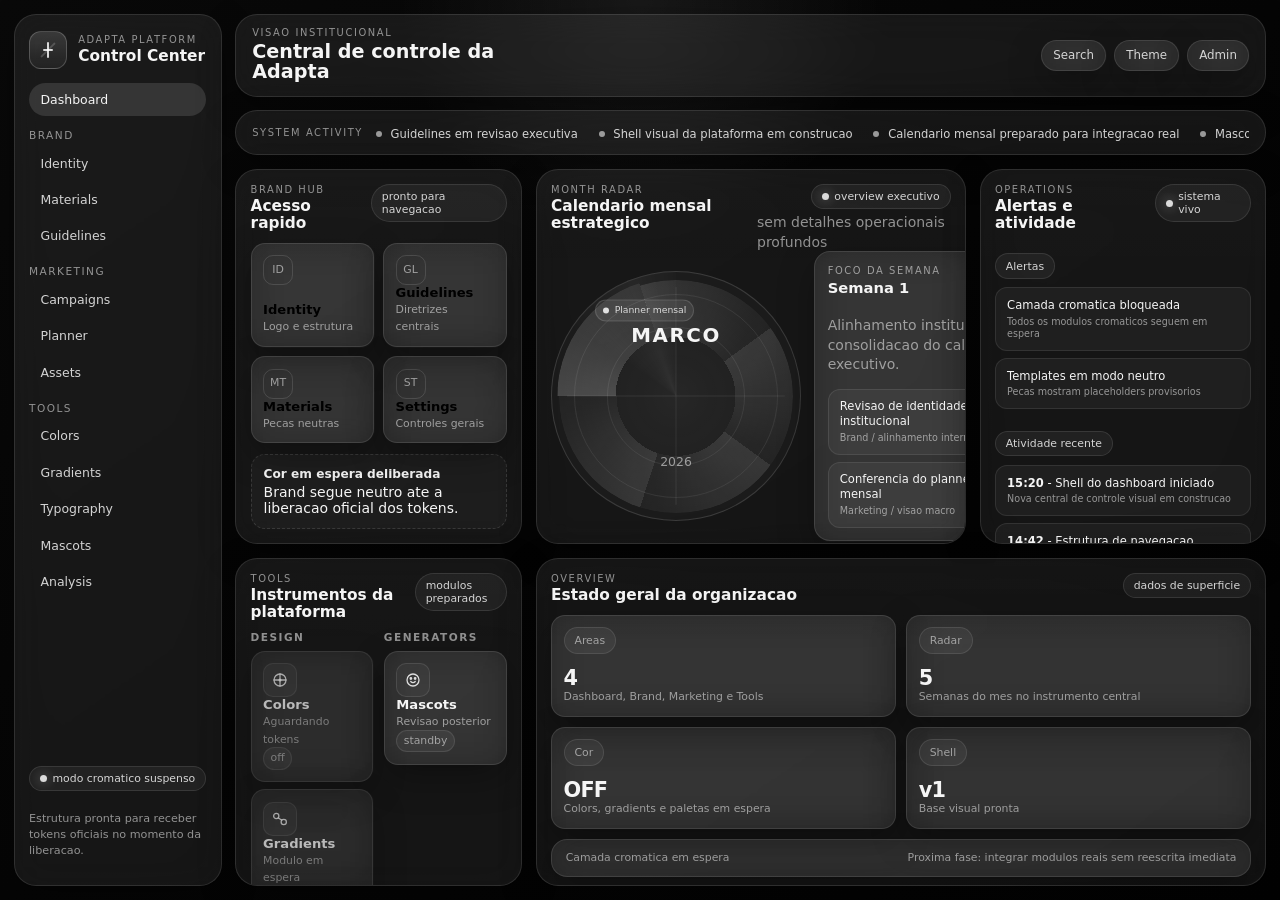
==== index.html @ 56fa130a "fix: simplify dashboard composition Co-authored-by: gabriela92dias-web <gabriela92dias-web@users.nor" ====
<!DOCTYPE html>
<html lang="pt-BR">
  <head>
    <meta charset="UTF-8" />
    <meta name="viewport" content="width=device-width, initial-scale=1.0" />
    <title>Adapta Platform - Control Center</title>
    <link rel="stylesheet" href="./estilos.css" />
  </head>
  <body>
    <div class="app-shell">
      <aside class="sidebar glass-panel">
        <div class="brand-signature">
          <div class="brand-signature__mark">
            <span></span>
            <span></span>
            <span></span>
          </div>
          <div>
            <p class="eyebrow">Adapta Platform</p>
            <h1>Control Center</h1>
          </div>
        </div>

        <nav class="sidebar-nav" aria-label="Navegacao principal">
          <a class="nav-link nav-link--active" href="#dashboard">Dashboard</a>

          <div class="nav-group">
            <p class="nav-group__title">Brand</p>
            <a class="nav-link" href="#identity">Identity</a>
            <a class="nav-link" href="#materials">Materials</a>
            <a class="nav-link" href="#guidelines">Guidelines</a>
          </div>

          <div class="nav-group">
            <p class="nav-group__title">Marketing</p>
            <a class="nav-link" href="#campaigns">Campaigns</a>
            <a class="nav-link" href="#planner">Planner</a>
            <a class="nav-link" href="#assets">Assets</a>
          </div>

          <div class="nav-group">
            <p class="nav-group__title">Tools</p>
            <a class="nav-link" href="#colors">Colors</a>
            <a class="nav-link" href="#gradients">Gradients</a>
            <a class="nav-link" href="#typography">Typography</a>
            <a class="nav-link" href="#mascots">Mascots</a>
            <a class="nav-link" href="#analysis">Analysis</a>
          </div>
        </nav>

        <div class="sidebar-footer">
          <div class="status-pill status-pill--inline">
            <span class="status-dot"></span>
            modo cromatico suspenso
          </div>
          <p class="muted-copy">
            Estrutura pronta para receber tokens oficiais no momento da liberacao.
          </p>
        </div>
      </aside>

      <main class="dashboard" id="dashboard">
        <header class="topbar glass-panel">
          <div>
            <p class="eyebrow">Visao institucional</p>
            <h2>Central de controle da Adapta</h2>
          </div>

          <div class="topbar-actions">
            <button class="ghost-button" type="button">Search</button>
            <button class="ghost-button" type="button">Theme</button>
            <button class="ghost-button" type="button">Admin</button>
          </div>
        </header>

        <section class="ticker glass-panel" aria-label="Atividade recente">
          <div class="ticker__label">system activity</div>
          <div class="ticker__viewport">
            <div class="ticker__track" id="ticker-track"></div>
          </div>
        </section>

        <section class="dashboard-grid">
          <article class="panel panel-brand glass-panel">
            <div class="panel__header">
              <div>
                <p class="eyebrow">Brand hub</p>
                <h3>Acesso rapido</h3>
              </div>
              <div class="status-pill">pronto para navegacao</div>
            </div>

            <div class="brand-actions" id="brand-actions"></div>

            <div class="panel-strip">
              <strong>Cor em espera deliberada</strong>
              <span>Brand segue neutro ate a liberacao oficial dos tokens.</span>
            </div>
          </article>

          <article class="panel panel-radar glass-panel">
            <div class="panel__header panel__header--split">
              <div>
                <p class="eyebrow">Month radar</p>
                <h3>Calendario mensal estrategico</h3>
              </div>
              <div class="status-stack">
                <span class="status-pill">
                  <span class="status-dot"></span>
                  overview executivo
                </span>
                <span class="mini-note">sem detalhes operacionais profundos</span>
              </div>
            </div>

            <div class="radar-layout">
              <div class="radar-frame">
                <div class="radar-scan"></div>
                <div class="radar-center">
                  <span class="radar-center__month" id="radar-month-label"></span>
                  <span class="radar-center__year">2026</span>
                </div>
                <div class="radar-ring radar-ring--outer"></div>
                <div class="radar-ring radar-ring--inner"></div>
                <div class="radar-grid"></div>
                <div class="radar-segments" id="radar-segments"></div>
                <div class="radar-events" id="radar-events"></div>
              </div>

              <div class="radar-details glass-subpanel">
                <p class="eyebrow">Foco da semana</p>
                <h4 id="week-title">Semana 1</h4>
                <p class="radar-details__copy" id="week-summary"></p>
                <ul class="detail-list" id="week-items"></ul>
              </div>
            </div>
          </article>

          <article class="panel panel-operations glass-panel">
            <div class="panel__header">
              <div>
                <p class="eyebrow">Operations</p>
                <h3>Alertas e atividade</h3>
              </div>
              <div class="status-pill">
                <span class="status-dot"></span>
                sistema vivo
              </div>
            </div>

            <div class="operations-block">
              <p class="section-label">Alertas</p>
              <ul class="alert-list" id="alert-list"></ul>
            </div>

            <div class="operations-block">
              <p class="section-label">Atividade recente</p>
              <ul class="timeline-list" id="timeline-list"></ul>
            </div>
          </article>

          <article class="panel panel-tools glass-panel">
            <div class="panel__header">
              <div>
                <p class="eyebrow">Tools</p>
                <h3>Instrumentos da plataforma</h3>
              </div>
              <div class="status-pill">modulos preparados</div>
            </div>

            <div class="tool-groups" id="tool-groups"></div>
          </article>

          <article class="panel panel-overview glass-panel">
            <div class="panel__header">
              <div>
                <p class="eyebrow">Overview</p>
                <h3>Estado geral da organizacao</h3>
              </div>
              <div class="status-pill">dados de superficie</div>
            </div>

            <div class="overview-metrics" id="overview-metrics"></div>

            <div class="overview-strip glass-subpanel">
              <span>Camada cromatica em espera</span>
              <span>Proxima fase: integrar modulos reais sem reescrita imediata</span>
            </div>
          </article>
        </section>
      </main>
    </div>

    <script src="./app.js"></script>
  </body>
</html>
---- estilos.css ----
:root {
  --bg: #070707;
  --panel: rgba(255, 255, 255, 0.07);
  --panel-soft: rgba(255, 255, 255, 0.045);
  --border: rgba(255, 255, 255, 0.11);
  --border-strong: rgba(255, 255, 255, 0.2);
  --text: #f5f5f5;
  --text-soft: rgba(245, 245, 245, 0.85);
  --text-muted: rgba(245, 245, 245, 0.56);
  --shadow: 0 12px 36px rgba(0, 0, 0, 0.32);
  --radius-xl: 22px;
  --radius-lg: 16px;
  --sidebar-width: 208px;
  --gap: 0.85rem;
}

* {
  box-sizing: border-box;
}

html {
  scroll-behavior: smooth;
}

body {
  margin: 0;
  min-height: 100vh;
  font-family: Inter, ui-sans-serif, system-ui, -apple-system, BlinkMacSystemFont, "Segoe UI", sans-serif;
  font-size: 14px;
  color: var(--text);
  background:
    radial-gradient(circle at top, rgba(255, 255, 255, 0.07), transparent 22%),
    linear-gradient(145deg, #090909 0%, #050505 50%, #020202 100%);
  overflow: hidden;
}

body::before {
  content: "";
  position: fixed;
  inset: 0;
  pointer-events: none;
  background-image:
    linear-gradient(rgba(255, 255, 255, 0.018) 1px, transparent 1px),
    linear-gradient(90deg, rgba(255, 255, 255, 0.018) 1px, transparent 1px);
  background-size: 38px 38px;
  mask-image: radial-gradient(circle at center, black 40%, transparent 100%);
  opacity: 0.1;
}

button,
a {
  font: inherit;
}

.glass-panel,
.glass-subpanel,
.ghost-button,
.brand-action,
.tool-card,
.metric-card {
  border: 1px solid var(--border);
  background: var(--panel);
  backdrop-filter: blur(18px);
  -webkit-backdrop-filter: blur(18px);
  box-shadow: var(--shadow);
}

.glass-panel {
  border-radius: var(--radius-xl);
}

.glass-subpanel {
  border-radius: var(--radius-lg);
}

.app-shell {
  display: grid;
  grid-template-columns: var(--sidebar-width) 1fr;
  gap: var(--gap);
  height: 100vh;
  padding: 0.85rem;
}

.sidebar {
  display: flex;
  flex-direction: column;
  gap: 0.9rem;
  padding: 1rem 0.9rem;
  height: calc(100vh - 1.7rem);
  overflow: auto;
}

.brand-signature {
  display: flex;
  align-items: center;
  gap: 0.7rem;
}

.brand-signature__mark {
  width: 38px;
  height: 38px;
  border-radius: 12px;
  border: 1px solid var(--border-strong);
  background: linear-gradient(180deg, rgba(255, 255, 255, 0.14), rgba(255, 255, 255, 0.04));
  display: grid;
  place-items: center;
  position: relative;
  overflow: hidden;
}

.brand-signature__mark span {
  position: absolute;
  width: 16px;
  height: 2px;
  background: rgba(255, 255, 255, 0.82);
  border-radius: 999px;
}

.brand-signature__mark span:nth-child(1) {
  transform: rotate(90deg);
}

.brand-signature__mark span:nth-child(2) {
  width: 10px;
}

.brand-signature__mark span:nth-child(3) {
  width: 20px;
  opacity: 0.22;
  transform: rotate(-45deg);
}

.brand-signature h1,
.topbar h2,
.panel h3,
.radar-details h4 {
  margin: 0;
}

.brand-signature h1 {
  font-size: 0.96rem;
  line-height: 1.08;
}

.eyebrow {
  margin: 0 0 0.2rem;
  text-transform: uppercase;
  letter-spacing: 0.16em;
  font-size: 0.62rem;
  color: var(--text-muted);
}

.sidebar-nav {
  display: flex;
  flex-direction: column;
  gap: 0.8rem;
}

.nav-group {
  display: flex;
  flex-direction: column;
  gap: 0.22rem;
}

.nav-group__title {
  margin: 0 0 0.15rem;
  color: var(--text-muted);
  font-size: 0.66rem;
  text-transform: uppercase;
  letter-spacing: 0.14em;
}

.nav-link {
  color: var(--text-soft);
  text-decoration: none;
  padding: 0.56rem 0.72rem;
  border-radius: 999px;
  transition: background 180ms ease, color 180ms ease, transform 180ms ease;
  font-size: 0.78rem;
}

.nav-link:hover,
.nav-link:focus-visible {
  background: rgba(255, 255, 255, 0.08);
  color: var(--text);
  transform: translateX(2px);
}

.nav-link--active {
  background: rgba(255, 255, 255, 0.12);
  color: var(--text);
}

.sidebar-footer {
  margin-top: auto;
  display: flex;
  flex-direction: column;
  gap: 0.55rem;
}

.muted-copy,
.mini-note,
.panel-callout span,
.overview-footer__note span,
.radar-details__copy {
  color: var(--text-muted);
  line-height: 1.4;
}

.muted-copy {
  font-size: 0.7rem;
}

.status-pill,
.section-label {
  display: inline-flex;
  align-items: center;
  gap: 0.35rem;
  border-radius: 999px;
  padding: 0.32rem 0.62rem;
  border: 1px solid rgba(255, 255, 255, 0.1);
  background: rgba(255, 255, 255, 0.05);
  color: var(--text-soft);
  font-size: 0.68rem;
}

.status-pill--inline {
  width: fit-content;
}

.status-dot {
  width: 7px;
  height: 7px;
  border-radius: 999px;
  background: rgba(255, 255, 255, 0.84);
  box-shadow: 0 0 12px rgba(255, 255, 255, 0.42);
  animation: pulse-dot 2.4s ease-in-out infinite;
}

.dashboard {
  display: flex;
  flex-direction: column;
  gap: var(--gap);
  min-width: 0;
  min-height: calc(100vh - 1.7rem);
}

.topbar,
.ticker {
  display: flex;
  align-items: center;
  justify-content: space-between;
  gap: 0.8rem;
  padding: 0.8rem 1rem;
  flex: 0 0 auto;
}

.topbar h2 {
  font-size: clamp(1.1rem, 1.5vw, 1.45rem);
  line-height: 1.08;
  max-width: 24ch;
}

.topbar-actions {
  display: flex;
  gap: 0.45rem;
  flex-wrap: wrap;
}

.ghost-button {
  border-radius: 999px;
  color: var(--text-soft);
  padding: 0.46rem 0.72rem;
  cursor: pointer;
  transition: transform 180ms ease, border-color 180ms ease, background 180ms ease;
  font-size: 0.74rem;
}

.ghost-button:hover {
  transform: translateY(-1px);
  border-color: rgba(255, 255, 255, 0.22);
  background: rgba(255, 255, 255, 0.09);
}

.ticker {
  overflow: hidden;
}

.ticker__label {
  flex: 0 0 auto;
  font-size: 0.62rem;
  text-transform: uppercase;
  letter-spacing: 0.16em;
  color: var(--text-muted);
}

.ticker__viewport {
  position: relative;
  overflow: hidden;
  width: 100%;
}

.ticker__track {
  display: inline-flex;
  gap: 1.3rem;
  min-width: max-content;
  white-space: nowrap;
  animation: ticker-scroll 36s linear infinite;
}

.ticker-item {
  display: inline-flex;
  align-items: center;
  gap: 0.55rem;
  color: var(--text-soft);
  font-size: 0.72rem;
}

.ticker-item::before {
  content: "";
  width: 6px;
  height: 6px;
  border-radius: 999px;
  background: rgba(255, 255, 255, 0.78);
  opacity: 0.72;
}

.dashboard-grid {
  display: grid;
  grid-template-columns: minmax(220px, 0.9fr) minmax(360px, 1.35fr) minmax(220px, 0.9fr);
  grid-template-rows: minmax(0, 1.05fr) minmax(0, 0.92fr);
  gap: var(--gap);
  grid-template-areas:
    "brand radar operations"
    "tools overview overview";
  flex: 1;
  min-height: 0;
}

.panel {
  padding: 0.9rem;
  min-width: 0;
  min-height: 0;
  overflow: hidden;
  position: relative;
}

.panel::after {
  content: "";
  position: absolute;
  inset: 0;
  pointer-events: none;
  background: linear-gradient(180deg, rgba(255, 255, 255, 0.05), transparent 30%);
  opacity: 0.18;
}

.panel h3 {
  font-size: 0.96rem;
  line-height: 1.08;
}

.panel-brand {
  grid-area: brand;
  display: flex;
  flex-direction: column;
}

.panel-radar {
  grid-area: radar;
  display: flex;
  flex-direction: column;
}

.panel-operations {
  grid-area: operations;
  display: flex;
  flex-direction: column;
}

.panel-tools {
  grid-area: tools;
  display: flex;
  flex-direction: column;
}

.panel-overview {
  grid-area: overview;
  display: flex;
  flex-direction: column;
}

.panel__header {
  display: flex;
  justify-content: space-between;
  align-items: start;
  gap: 0.7rem;
  margin-bottom: 0.7rem;
}

.status-stack {
  display: flex;
  flex-direction: column;
  align-items: flex-end;
  gap: 0.25rem;
}

.brand-actions {
  display: grid;
  grid-template-columns: repeat(2, minmax(0, 1fr));
  gap: 0.55rem;
  flex: 1;
  align-content: start;
}

.brand-action,
.tool-card,
.metric-card {
  position: relative;
  border-radius: 14px;
  padding: 0.72rem;
  overflow: hidden;
}

.brand-action {
  min-height: 78px;
  display: flex;
  flex-direction: column;
  justify-content: space-between;
  text-align: left;
  cursor: pointer;
  transition: transform 180ms ease, border-color 180ms ease, background 180ms ease;
}

.brand-action:hover,
.tool-card:hover,
.metric-card:hover {
  transform: translateY(-1px);
  border-color: rgba(255, 255, 255, 0.22);
  background: rgba(255, 255, 255, 0.09);
}

.brand-action__icon {
  width: 30px;
  height: 30px;
  border-radius: 10px;
  border: 1px solid rgba(255, 255, 255, 0.12);
  display: grid;
  place-items: center;
  color: var(--text);
  font-size: 0.7rem;
}

.brand-action strong,
.tool-card strong,
.metric-card strong,
.overview-footer__note strong {
  display: block;
  font-size: 0.82rem;
}

.brand-action span,
.tool-card span,
.metric-card span {
  color: var(--text-muted);
  font-size: 0.68rem;
  line-height: 1.32;
}

.panel-strip {
  margin-top: 0.65rem;
  padding: 0.75rem;
  border-radius: 14px;
  border: 1px dashed rgba(255, 255, 255, 0.12);
  background: rgba(255, 255, 255, 0.03);
  display: flex;
  flex-direction: column;
  gap: 0.2rem;
}

.panel-strip strong {
  font-size: 0.76rem;
}

.radar-layout {
  display: grid;
  grid-template-columns: minmax(250px, 1fr) minmax(220px, 0.8fr);
  gap: 0.8rem;
  align-items: center;
  flex: 1;
  min-height: 0;
}

.radar-frame {
  position: relative;
  aspect-ratio: 1 / 1;
  width: min(100%, 360px);
  margin: 0 auto;
  border-radius: 999px;
  border: 1px solid rgba(255, 255, 255, 0.14);
  background:
    radial-gradient(circle at center, rgba(255, 255, 255, 0.05), rgba(255, 255, 255, 0.02) 42%, transparent 66%),
    rgba(255, 255, 255, 0.025);
  overflow: hidden;
}

.radar-grid,
.radar-ring,
.radar-segments,
.radar-events,
.radar-center,
.radar-scan {
  position: absolute;
  inset: 0;
}

.radar-grid::before,
.radar-grid::after {
  content: "";
  position: absolute;
  left: 50%;
  top: 50%;
  background: rgba(255, 255, 255, 0.08);
  transform: translate(-50%, -50%);
}

.radar-grid::before {
  width: 1px;
  height: 88%;
}

.radar-grid::after {
  width: 88%;
  height: 1px;
}

.radar-ring {
  border: 1px solid rgba(255, 255, 255, 0.08);
  border-radius: 999px;
  margin: auto;
}

.radar-ring--outer {
  width: 82%;
  height: 82%;
}

.radar-ring--inner {
  width: 56%;
  height: 56%;
}

.radar-center {
  display: grid;
  place-items: center;
  text-align: center;
  z-index: 4;
}

.radar-center__month {
  font-size: 1.24rem;
  font-weight: 700;
  letter-spacing: 0.08em;
  text-transform: uppercase;
}

.radar-center__year {
  color: var(--text-muted);
  margin-top: 0.25rem;
  font-size: 0.78rem;
}

.radar-segment {
  position: absolute;
  inset: 0;
  cursor: pointer;
  transition: transform 180ms ease;
  appearance: none;
  background: transparent;
  border: 0;
  padding: 0;
}

.radar-segment::before {
  content: "";
  position: absolute;
  inset: 3%;
  border-radius: 50%;
  background: conic-gradient(
    from calc(var(--start) * 1deg),
    rgba(255, 255, 255, 0.12) 0deg,
    rgba(255, 255, 255, 0.035) calc(var(--size) * 1deg),
    transparent calc(var(--size) * 1deg)
  );
  mask: radial-gradient(circle, transparent 0 36%, black 36% 81%, transparent 81%);
  -webkit-mask: radial-gradient(circle, transparent 0 36%, black 36% 81%, transparent 81%);
}

.radar-segment:hover,
.radar-segment.is-active {
  transform: scale(1.015);
}

.radar-segment.is-active::before {
  background: conic-gradient(
    from calc(var(--start) * 1deg),
    rgba(255, 255, 255, 0.2) 0deg,
    rgba(255, 255, 255, 0.08) calc(var(--size) * 1deg),
    transparent calc(var(--size) * 1deg)
  );
}

.radar-segment__label {
  position: absolute;
  left: 50%;
  top: 50%;
  transform:
    rotate(calc(var(--mid) * 1deg))
    translateY(calc(var(--distance) * -1px))
    rotate(calc(var(--mid) * -1deg));
  transform-origin: center;
  padding: 0.22rem 0.4rem;
  border-radius: 999px;
  font-size: 0.6rem;
  color: var(--text-soft);
  background: rgba(255, 255, 255, 0.08);
  border: 1px solid rgba(255, 255, 255, 0.11);
  white-space: nowrap;
}

.radar-event {
  position: absolute;
  left: 50%;
  top: 50%;
  transform:
    rotate(calc(var(--angle) * 1deg))
    translateY(calc(var(--distance) * -1px))
    rotate(calc(var(--angle) * -1deg));
  transform-origin: center;
  display: inline-flex;
  align-items: center;
  gap: 0.35rem;
  padding: 0.28rem 0.44rem;
  border-radius: 999px;
  border: 1px solid rgba(255, 255, 255, 0.13);
  background: rgba(255, 255, 255, 0.08);
  color: var(--text-soft);
  font-size: 0.58rem;
  animation: event-fade 700ms ease both;
}

.radar-event::before {
  content: "";
  width: 6px;
  height: 6px;
  border-radius: 999px;
  background: rgba(255, 255, 255, 0.84);
}

.radar-scan {
  border-radius: 999px;
  background: conic-gradient(
    from 0deg,
    transparent 0deg,
    transparent 305deg,
    rgba(255, 255, 255, 0.1) 340deg,
    rgba(255, 255, 255, 0.01) 360deg
  );
  mix-blend-mode: screen;
  animation: radar-spin 24s linear infinite;
  opacity: 0.42;
}

.radar-details {
  padding: 0.8rem;
  min-height: 0;
  display: flex;
  flex-direction: column;
  justify-content: center;
}

.radar-details h4 {
  font-size: 0.92rem;
  margin-bottom: 0.4rem;
}

.detail-list,
.alert-list,
.timeline-list {
  list-style: none;
  margin: 0;
  padding: 0;
  display: flex;
  flex-direction: column;
  gap: 0.45rem;
}

.detail-list li,
.alert-list li,
.timeline-list li {
  padding: 0.6rem 0.7rem;
  border-radius: 12px;
  background: rgba(255, 255, 255, 0.045);
  border: 1px solid rgba(255, 255, 255, 0.09);
  line-height: 1.28;
  font-size: 0.72rem;
}

.detail-list small,
.alert-list small,
.timeline-list small {
  display: block;
  margin-top: 0.18rem;
  color: var(--text-muted);
}

.operations-block + .operations-block {
  margin-top: 0.7rem;
}

.operations-block {
  flex: 1;
}

.section-label {
  margin-bottom: 0.55rem;
}

.tool-groups {
  display: grid;
  grid-template-columns: repeat(2, minmax(0, 1fr));
  gap: 0.65rem;
  flex: 1;
}

.tool-group {
  display: flex;
  flex-direction: column;
  gap: 0.45rem;
}

.tool-group__title {
  margin: 0;
  font-size: 0.66rem;
  text-transform: uppercase;
  letter-spacing: 0.14em;
  color: var(--text-muted);
}

.tool-card {
  min-height: 92px;
  display: flex;
  flex-direction: column;
  justify-content: space-between;
  transition: transform 180ms ease, border-color 180ms ease, background 180ms ease;
}

.tool-card--disabled {
  opacity: 0.72;
}

.tool-icon {
  width: 34px;
  height: 34px;
  border-radius: 10px;
  display: grid;
  place-items: center;
  border: 1px solid rgba(255, 255, 255, 0.1);
  background: rgba(255, 255, 255, 0.04);
}

.tool-icon svg {
  width: 18px;
  height: 18px;
  stroke: rgba(255, 255, 255, 0.84);
  fill: none;
  stroke-width: 1.7;
  stroke-linecap: round;
  stroke-linejoin: round;
}

.tool-badge {
  display: inline-flex;
  align-items: center;
  gap: 0.35rem;
  border-radius: 999px;
  padding: 0.2rem 0.4rem;
  width: fit-content;
  font-size: 0.58rem;
  border: 1px solid rgba(255, 255, 255, 0.1);
  background: rgba(255, 255, 255, 0.05);
  color: var(--text-muted);
}

.overview-metrics {
  display: grid;
  grid-template-columns: repeat(2, minmax(0, 1fr));
  gap: 0.65rem;
  flex: 1;
  align-content: start;
}

.metric-card {
  min-height: 96px;
  display: flex;
  flex-direction: column;
  justify-content: space-between;
}

.metric-card__value {
  font-size: 1.3rem;
  font-weight: 700;
  letter-spacing: -0.04em;
  margin-top: 0.18rem;
}

.metric-card__meta {
  display: flex;
  align-items: center;
  justify-content: space-between;
  gap: 0.4rem;
}

.overview-footer {
  display: grid;
  grid-template-columns: repeat(2, minmax(0, 1fr));
  gap: 0.65rem;
  margin-top: 0.65rem;
}

.overview-footer__note {
  padding: 0.72rem;
  display: flex;
  flex-direction: column;
  gap: 0.35rem;
}

.overview-strip {
  margin-top: 0.65rem;
  padding: 0.72rem 0.85rem;
  display: flex;
  align-items: center;
  justify-content: space-between;
  gap: 1rem;
  color: var(--text-muted);
  font-size: 0.68rem;
}

@keyframes pulse-dot {
  0%,
  100% {
    transform: scale(1);
    opacity: 0.62;
  }
  50% {
    transform: scale(1.2);
    opacity: 1;
  }
}

@keyframes ticker-scroll {
  from {
    transform: translateX(0);
  }
  to {
    transform: translateX(-50%);
  }
}

@keyframes radar-spin {
  from {
    transform: rotate(0deg);
  }
  to {
    transform: rotate(360deg);
  }
}

@keyframes event-fade {
  from {
    opacity: 0;
    filter: blur(8px);
  }
  to {
    opacity: 1;
    filter: blur(0);
  }
}

@media (max-width: 1260px) {
  body {
    overflow: auto;
  }

  .app-shell {
    grid-template-columns: 1fr;
    height: auto;
    min-height: 100vh;
  }

  .sidebar {
    height: auto;
    overflow: visible;
  }

  .dashboard-grid {
    grid-template-columns: 1fr 1fr;
    grid-template-rows: auto;
    grid-template-areas:
      "radar radar"
      "brand operations"
      "tools overview";
  }

  .radar-layout {
    grid-template-columns: 1fr;
  }
}

@media (max-width: 820px) {
  .dashboard-grid {
    grid-template-columns: 1fr;
    grid-template-areas:
      "radar"
      "brand"
      "operations"
      "tools"
      "overview";
  }

  .brand-actions,
  .tool-groups,
  .overview-metrics,
  .overview-footer {
    grid-template-columns: 1fr;
  }
}
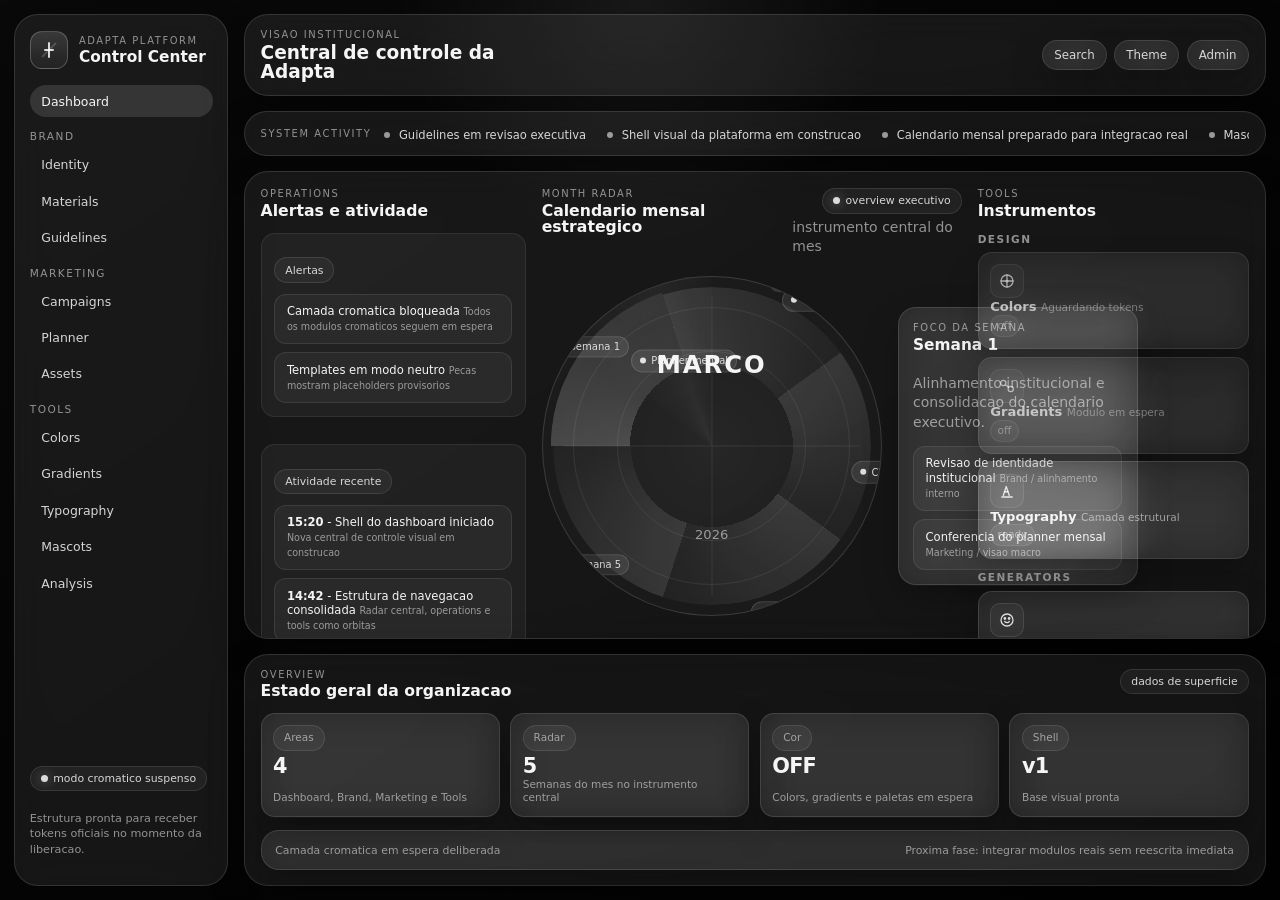
==== commit 95769ec5: "refactor: redesign dashboard structure Co-authored-by: gabriela92dias-web <gabriela92dias-web@users." ====
--- a/index.html
+++ b/index.html
@@ -80,26 +80,28 @@
           </div>
         </section>
 
-        <section class="dashboard-grid">
-          <article class="panel panel-brand glass-panel">
-            <div class="panel__header">
-              <div>
-                <p class="eyebrow">Brand hub</p>
-                <h3>Acesso rapido</h3>
-              </div>
-              <div class="status-pill">pronto para navegacao</div>
+        <section class="control-stage glass-panel">
+          <aside class="stage-rail stage-rail--left">
+            <div class="stage-rail__header">
+              <p class="eyebrow">Operations</p>
+              <h3>Alertas e atividade</h3>
             </div>
 
-            <div class="brand-actions" id="brand-actions"></div>
+            <div class="rail-section">
+              <p class="section-label">Alertas</p>
+              <ul class="alert-list" id="alert-list"></ul>
+            </div>
 
-            <div class="panel-strip">
-              <strong>Cor em espera deliberada</strong>
-              <span>Brand segue neutro ate a liberacao oficial dos tokens.</span>
+            <div class="rail-divider"></div>
+
+            <div class="rail-section">
+              <p class="section-label">Atividade recente</p>
+              <ul class="timeline-list" id="timeline-list"></ul>
             </div>
-          </article>
+          </aside>
 
-          <article class="panel panel-radar glass-panel">
-            <div class="panel__header panel__header--split">
+          <section class="stage-core">
+            <div class="stage-core__header">
               <div>
                 <p class="eyebrow">Month radar</p>
                 <h3>Calendario mensal estrategico</h3>
@@ -109,11 +111,11 @@
                   <span class="status-dot"></span>
                   overview executivo
                 </span>
-                <span class="mini-note">sem detalhes operacionais profundos</span>
+                <span class="mini-note">instrumento central do mes</span>
               </div>
             </div>
 
-            <div class="radar-layout">
+            <div class="radar-stage">
               <div class="radar-frame">
                 <div class="radar-scan"></div>
                 <div class="radar-center">
@@ -127,66 +129,44 @@
                 <div class="radar-events" id="radar-events"></div>
               </div>
 
-              <div class="radar-details glass-subpanel">
+              <div class="radar-focus glass-subpanel">
                 <p class="eyebrow">Foco da semana</p>
                 <h4 id="week-title">Semana 1</h4>
                 <p class="radar-details__copy" id="week-summary"></p>
                 <ul class="detail-list" id="week-items"></ul>
               </div>
             </div>
-          </article>
+          </section>
 
-          <article class="panel panel-operations glass-panel">
-            <div class="panel__header">
-              <div>
-                <p class="eyebrow">Operations</p>
-                <h3>Alertas e atividade</h3>
-              </div>
-              <div class="status-pill">
-                <span class="status-dot"></span>
-                sistema vivo
-              </div>
-            </div>
-
-            <div class="operations-block">
-              <p class="section-label">Alertas</p>
-              <ul class="alert-list" id="alert-list"></ul>
-            </div>
-
-            <div class="operations-block">
-              <p class="section-label">Atividade recente</p>
-              <ul class="timeline-list" id="timeline-list"></ul>
-            </div>
-          </article>
-
-          <article class="panel panel-tools glass-panel">
-            <div class="panel__header">
-              <div>
-                <p class="eyebrow">Tools</p>
-                <h3>Instrumentos da plataforma</h3>
-              </div>
-              <div class="status-pill">modulos preparados</div>
+          <aside class="stage-rail stage-rail--right">
+            <div class="stage-rail__header">
+              <p class="eyebrow">Tools</p>
+              <h3>Instrumentos</h3>
             </div>
 
             <div class="tool-groups" id="tool-groups"></div>
-          </article>
 
-          <article class="panel panel-overview glass-panel">
-            <div class="panel__header">
-              <div>
-                <p class="eyebrow">Overview</p>
-                <h3>Estado geral da organizacao</h3>
-              </div>
-              <div class="status-pill">dados de superficie</div>
+            <div class="tool-note">
+              Colors e gradients seguem aguardando liberacao cromatica.
             </div>
+          </aside>
+        </section>
 
-            <div class="overview-metrics" id="overview-metrics"></div>
+        <section class="status-deck glass-panel">
+          <div class="status-deck__header">
+            <div>
+              <p class="eyebrow">Overview</p>
+              <h3>Estado geral da organizacao</h3>
+            </div>
+            <div class="status-pill">dados de superficie</div>
+          </div>
 
-            <div class="overview-strip glass-subpanel">
-              <span>Camada cromatica em espera</span>
-              <span>Proxima fase: integrar modulos reais sem reescrita imediata</span>
-            </div>
-          </article>
+          <div class="overview-metrics" id="overview-metrics"></div>
+
+          <div class="overview-strip glass-subpanel">
+            <span>Camada cromatica em espera deliberada</span>
+            <span>Proxima fase: integrar modulos reais sem reescrita imediata</span>
+          </div>
         </section>
       </main>
     </div>
--- a/estilos.css
+++ b/estilos.css
@@ -2,16 +2,16 @@
   --bg: #070707;
   --panel: rgba(255, 255, 255, 0.07);
   --panel-soft: rgba(255, 255, 255, 0.045);
-  --border: rgba(255, 255, 255, 0.11);
-  --border-strong: rgba(255, 255, 255, 0.2);
+  --border: rgba(255, 255, 255, 0.12);
+  --border-strong: rgba(255, 255, 255, 0.22);
   --text: #f5f5f5;
-  --text-soft: rgba(245, 245, 245, 0.85);
+  --text-soft: rgba(245, 245, 245, 0.86);
   --text-muted: rgba(245, 245, 245, 0.56);
-  --shadow: 0 12px 36px rgba(0, 0, 0, 0.32);
-  --radius-xl: 22px;
-  --radius-lg: 16px;
-  --sidebar-width: 208px;
-  --gap: 0.85rem;
+  --shadow: 0 14px 34px rgba(0, 0, 0, 0.28);
+  --radius-xl: 24px;
+  --radius-lg: 18px;
+  --sidebar-width: 214px;
+  --gap: 0.95rem;
 }
 
 * {
@@ -42,7 +42,7 @@
   background-image:
     linear-gradient(rgba(255, 255, 255, 0.018) 1px, transparent 1px),
     linear-gradient(90deg, rgba(255, 255, 255, 0.018) 1px, transparent 1px);
-  background-size: 38px 38px;
+  background-size: 40px 40px;
   mask-image: radial-gradient(circle at center, black 40%, transparent 100%);
   opacity: 0.1;
 }
@@ -55,7 +55,6 @@
 .glass-panel,
 .glass-subpanel,
 .ghost-button,
-.brand-action,
 .tool-card,
 .metric-card {
   border: 1px solid var(--border);
@@ -78,15 +77,15 @@
   grid-template-columns: var(--sidebar-width) 1fr;
   gap: var(--gap);
   height: 100vh;
-  padding: 0.85rem;
+  padding: 0.9rem;
 }
 
 .sidebar {
   display: flex;
   flex-direction: column;
-  gap: 0.9rem;
+  gap: 0.95rem;
   padding: 1rem 0.9rem;
-  height: calc(100vh - 1.7rem);
+  height: calc(100vh - 1.8rem);
   overflow: auto;
 }
 
@@ -132,8 +131,10 @@
 
 .brand-signature h1,
 .topbar h2,
-.panel h3,
-.radar-details h4 {
+.stage-rail__header h3,
+.stage-core__header h3,
+.status-deck__header h3,
+.radar-focus h4 {
   margin: 0;
 }
 
@@ -200,11 +201,14 @@
 
 .muted-copy,
 .mini-note,
-.panel-callout span,
-.overview-footer__note span,
-.radar-details__copy {
-  color: var(--text-muted);
-  line-height: 1.4;
+.radar-details__copy,
+.tool-note,
+.overview-strip span,
+.timeline-list small,
+.alert-list small,
+.detail-list small {
+  color: var(--text-muted);
+  line-height: 1.38;
 }
 
 .muted-copy {
@@ -242,7 +246,7 @@
   flex-direction: column;
   gap: var(--gap);
   min-width: 0;
-  min-height: calc(100vh - 1.7rem);
+  min-height: calc(100vh - 1.8rem);
 }
 
 .topbar,
@@ -251,14 +255,14 @@
   align-items: center;
   justify-content: space-between;
   gap: 0.8rem;
-  padding: 0.8rem 1rem;
+  padding: 0.82rem 1rem;
   flex: 0 0 auto;
 }
 
 .topbar h2 {
-  font-size: clamp(1.1rem, 1.5vw, 1.45rem);
-  line-height: 1.08;
-  max-width: 24ch;
+  font-size: clamp(1.08rem, 1.45vw, 1.42rem);
+  line-height: 1.05;
+  max-width: 20ch;
 }
 
 .topbar-actions {
@@ -270,7 +274,7 @@
 .ghost-button {
   border-radius: 999px;
   color: var(--text-soft);
-  padding: 0.46rem 0.72rem;
+  padding: 0.44rem 0.7rem;
   cursor: pointer;
   transition: transform 180ms ease, border-color 180ms ease, background 180ms ease;
   font-size: 0.74rem;
@@ -325,76 +329,59 @@
   opacity: 0.72;
 }
 
-.dashboard-grid {
+.control-stage {
   display: grid;
-  grid-template-columns: minmax(220px, 0.9fr) minmax(360px, 1.35fr) minmax(220px, 0.9fr);
-  grid-template-rows: minmax(0, 1.05fr) minmax(0, 0.92fr);
-  gap: var(--gap);
-  grid-template-areas:
-    "brand radar operations"
-    "tools overview overview";
+  grid-template-columns: minmax(220px, 0.9fr) minmax(420px, 1.4fr) minmax(220px, 0.92fr);
+  gap: 1rem;
   flex: 1;
   min-height: 0;
-}
-
-.panel {
-  padding: 0.9rem;
+  padding: 1rem;
+  overflow: hidden;
+}
+
+.stage-rail,
+.stage-core {
   min-width: 0;
   min-height: 0;
-  overflow: hidden;
-  position: relative;
-}
-
-.panel::after {
-  content: "";
-  position: absolute;
-  inset: 0;
-  pointer-events: none;
-  background: linear-gradient(180deg, rgba(255, 255, 255, 0.05), transparent 30%);
-  opacity: 0.18;
-}
-
-.panel h3 {
-  font-size: 0.96rem;
-  line-height: 1.08;
-}
-
-.panel-brand {
-  grid-area: brand;
-  display: flex;
-  flex-direction: column;
-}
-
-.panel-radar {
-  grid-area: radar;
-  display: flex;
-  flex-direction: column;
-}
-
-.panel-operations {
-  grid-area: operations;
-  display: flex;
-  flex-direction: column;
-}
-
-.panel-tools {
-  grid-area: tools;
-  display: flex;
-  flex-direction: column;
-}
-
-.panel-overview {
-  grid-area: overview;
-  display: flex;
-  flex-direction: column;
-}
-
-.panel__header {
+}
+
+.stage-rail {
+  display: flex;
+  flex-direction: column;
+  gap: 0.85rem;
+}
+
+.stage-rail__header h3,
+.stage-core__header h3,
+.status-deck__header h3 {
+  font-size: 0.98rem;
+  line-height: 1.06;
+}
+
+.rail-section {
+  padding: 0.8rem;
+  border-radius: 14px;
+  background: var(--panel-soft);
+  border: 1px solid rgba(255, 255, 255, 0.08);
+}
+
+.rail-divider {
+  height: 1px;
+  background: linear-gradient(90deg, transparent, rgba(255, 255, 255, 0.12), transparent);
+}
+
+.stage-core {
+  display: flex;
+  flex-direction: column;
+  gap: 0.9rem;
+}
+
+.stage-core__header,
+.status-deck__header {
   display: flex;
   justify-content: space-between;
   align-items: start;
-  gap: 0.7rem;
-  margin-bottom: 0.7rem;
+  gap: 1rem;
 }
 
 .status-stack {
@@ -404,87 +391,10 @@
   gap: 0.25rem;
 }
 
-.brand-actions {
+.radar-stage {
   display: grid;
-  grid-template-columns: repeat(2, minmax(0, 1fr));
-  gap: 0.55rem;
-  flex: 1;
-  align-content: start;
-}
-
-.brand-action,
-.tool-card,
-.metric-card {
-  position: relative;
-  border-radius: 14px;
-  padding: 0.72rem;
-  overflow: hidden;
-}
-
-.brand-action {
-  min-height: 78px;
-  display: flex;
-  flex-direction: column;
-  justify-content: space-between;
-  text-align: left;
-  cursor: pointer;
-  transition: transform 180ms ease, border-color 180ms ease, background 180ms ease;
-}
-
-.brand-action:hover,
-.tool-card:hover,
-.metric-card:hover {
-  transform: translateY(-1px);
-  border-color: rgba(255, 255, 255, 0.22);
-  background: rgba(255, 255, 255, 0.09);
-}
-
-.brand-action__icon {
-  width: 30px;
-  height: 30px;
-  border-radius: 10px;
-  border: 1px solid rgba(255, 255, 255, 0.12);
-  display: grid;
-  place-items: center;
-  color: var(--text);
-  font-size: 0.7rem;
-}
-
-.brand-action strong,
-.tool-card strong,
-.metric-card strong,
-.overview-footer__note strong {
-  display: block;
-  font-size: 0.82rem;
-}
-
-.brand-action span,
-.tool-card span,
-.metric-card span {
-  color: var(--text-muted);
-  font-size: 0.68rem;
-  line-height: 1.32;
-}
-
-.panel-strip {
-  margin-top: 0.65rem;
-  padding: 0.75rem;
-  border-radius: 14px;
-  border: 1px dashed rgba(255, 255, 255, 0.12);
-  background: rgba(255, 255, 255, 0.03);
-  display: flex;
-  flex-direction: column;
-  gap: 0.2rem;
-}
-
-.panel-strip strong {
-  font-size: 0.76rem;
-}
-
-.radar-layout {
-  display: grid;
-  grid-template-columns: minmax(250px, 1fr) minmax(220px, 0.8fr);
-  gap: 0.8rem;
+  grid-template-columns: minmax(340px, 1fr) minmax(240px, 0.82fr);
+  gap: 1rem;
   align-items: center;
   flex: 1;
   min-height: 0;
@@ -493,7 +403,7 @@
 .radar-frame {
   position: relative;
   aspect-ratio: 1 / 1;
-  width: min(100%, 360px);
+  width: min(100%, 480px);
   margin: 0 auto;
   border-radius: 999px;
   border: 1px solid rgba(255, 255, 255, 0.14);
@@ -557,7 +467,7 @@
 }
 
 .radar-center__month {
-  font-size: 1.24rem;
+  font-size: 1.52rem;
   font-weight: 700;
   letter-spacing: 0.08em;
   text-transform: uppercase;
@@ -565,8 +475,8 @@
 
 .radar-center__year {
   color: var(--text-muted);
-  margin-top: 0.25rem;
-  font-size: 0.78rem;
+  margin-top: 0.2rem;
+  font-size: 0.82rem;
 }
 
 .radar-segment {
@@ -618,9 +528,9 @@
     translateY(calc(var(--distance) * -1px))
     rotate(calc(var(--mid) * -1deg));
   transform-origin: center;
-  padding: 0.22rem 0.4rem;
-  border-radius: 999px;
-  font-size: 0.6rem;
+  padding: 0.24rem 0.46rem;
+  border-radius: 999px;
+  font-size: 0.62rem;
   color: var(--text-soft);
   background: rgba(255, 255, 255, 0.08);
   border: 1px solid rgba(255, 255, 255, 0.11);
@@ -639,12 +549,12 @@
   display: inline-flex;
   align-items: center;
   gap: 0.35rem;
-  padding: 0.28rem 0.44rem;
+  padding: 0.3rem 0.48rem;
   border-radius: 999px;
   border: 1px solid rgba(255, 255, 255, 0.13);
   background: rgba(255, 255, 255, 0.08);
   color: var(--text-soft);
-  font-size: 0.58rem;
+  font-size: 0.62rem;
   animation: event-fade 700ms ease both;
 }
 
@@ -670,17 +580,17 @@
   opacity: 0.42;
 }
 
-.radar-details {
-  padding: 0.8rem;
+.radar-focus {
+  padding: 0.9rem;
   min-height: 0;
   display: flex;
   flex-direction: column;
   justify-content: center;
 }
 
-.radar-details h4 {
-  font-size: 0.92rem;
-  margin-bottom: 0.4rem;
+.radar-focus h4 {
+  font-size: 0.96rem;
+  margin-bottom: 0.35rem;
 }
 
 .detail-list,
@@ -691,13 +601,13 @@
   padding: 0;
   display: flex;
   flex-direction: column;
-  gap: 0.45rem;
+  gap: 0.5rem;
 }
 
 .detail-list li,
 .alert-list li,
 .timeline-list li {
-  padding: 0.6rem 0.7rem;
+  padding: 0.6rem 0.72rem;
   border-radius: 12px;
   background: rgba(255, 255, 255, 0.045);
   border: 1px solid rgba(255, 255, 255, 0.09);
@@ -705,31 +615,10 @@
   font-size: 0.72rem;
 }
 
-.detail-list small,
-.alert-list small,
-.timeline-list small {
-  display: block;
-  margin-top: 0.18rem;
-  color: var(--text-muted);
-}
-
-.operations-block + .operations-block {
-  margin-top: 0.7rem;
-}
-
-.operations-block {
-  flex: 1;
-}
-
-.section-label {
-  margin-bottom: 0.55rem;
-}
-
 .tool-groups {
-  display: grid;
-  grid-template-columns: repeat(2, minmax(0, 1fr));
-  gap: 0.65rem;
-  flex: 1;
+  display: flex;
+  flex-direction: column;
+  gap: 0.8rem;
 }
 
 .tool-group {
@@ -747,11 +636,20 @@
 }
 
 .tool-card {
-  min-height: 92px;
+  min-height: 82px;
+  padding: 0.72rem;
+  border-radius: 14px;
   display: flex;
   flex-direction: column;
   justify-content: space-between;
   transition: transform 180ms ease, border-color 180ms ease, background 180ms ease;
+}
+
+.tool-card:hover,
+.metric-card:hover {
+  transform: translateY(-1px);
+  border-color: rgba(255, 255, 255, 0.22);
+  background: rgba(255, 255, 255, 0.09);
 }
 
 .tool-card--disabled {
@@ -778,6 +676,16 @@
   stroke-linejoin: round;
 }
 
+.tool-card strong {
+  font-size: 0.82rem;
+}
+
+.tool-card span {
+  color: var(--text-muted);
+  font-size: 0.66rem;
+  line-height: 1.28;
+}
+
 .tool-badge {
   display: inline-flex;
   align-items: center;
@@ -791,19 +699,42 @@
   color: var(--text-muted);
 }
 
+.tool-note {
+  margin-top: auto;
+  padding-top: 0.2rem;
+  font-size: 0.68rem;
+}
+
+.status-deck {
+  padding: 0.9rem 1rem;
+  display: flex;
+  flex-direction: column;
+  gap: 0.8rem;
+}
+
 .overview-metrics {
   display: grid;
-  grid-template-columns: repeat(2, minmax(0, 1fr));
+  grid-template-columns: repeat(4, minmax(0, 1fr));
   gap: 0.65rem;
-  flex: 1;
-  align-content: start;
 }
 
 .metric-card {
   min-height: 96px;
+  padding: 0.72rem;
+  border-radius: 14px;
   display: flex;
   flex-direction: column;
   justify-content: space-between;
+}
+
+.metric-card strong {
+  font-size: 0.8rem;
+}
+
+.metric-card span {
+  color: var(--text-muted);
+  font-size: 0.66rem;
+  line-height: 1.28;
 }
 
 .metric-card__value {
@@ -820,22 +751,7 @@
   gap: 0.4rem;
 }
 
-.overview-footer {
-  display: grid;
-  grid-template-columns: repeat(2, minmax(0, 1fr));
-  gap: 0.65rem;
-  margin-top: 0.65rem;
-}
-
-.overview-footer__note {
-  padding: 0.72rem;
-  display: flex;
-  flex-direction: column;
-  gap: 0.35rem;
-}
-
 .overview-strip {
-  margin-top: 0.65rem;
   padding: 0.72rem 0.85rem;
   display: flex;
   align-items: center;
@@ -902,35 +818,27 @@
     overflow: visible;
   }
 
-  .dashboard-grid {
-    grid-template-columns: 1fr 1fr;
-    grid-template-rows: auto;
-    grid-template-areas:
-      "radar radar"
-      "brand operations"
-      "tools overview";
-  }
-
-  .radar-layout {
+  .control-stage {
     grid-template-columns: 1fr;
   }
+
+  .radar-stage {
+    grid-template-columns: 1fr;
+  }
+
+  .overview-metrics {
+    grid-template-columns: repeat(2, minmax(0, 1fr));
+  }
 }
 
 @media (max-width: 820px) {
-  .dashboard-grid {
+  .overview-metrics,
+  .overview-strip {
     grid-template-columns: 1fr;
-    grid-template-areas:
-      "radar"
-      "brand"
-      "operations"
-      "tools"
-      "overview";
-  }
-
-  .brand-actions,
-  .tool-groups,
-  .overview-metrics,
-  .overview-footer {
-    grid-template-columns: 1fr;
-  }
-}
+  }
+
+  .overview-strip {
+    flex-direction: column;
+    align-items: flex-start;
+  }
+}
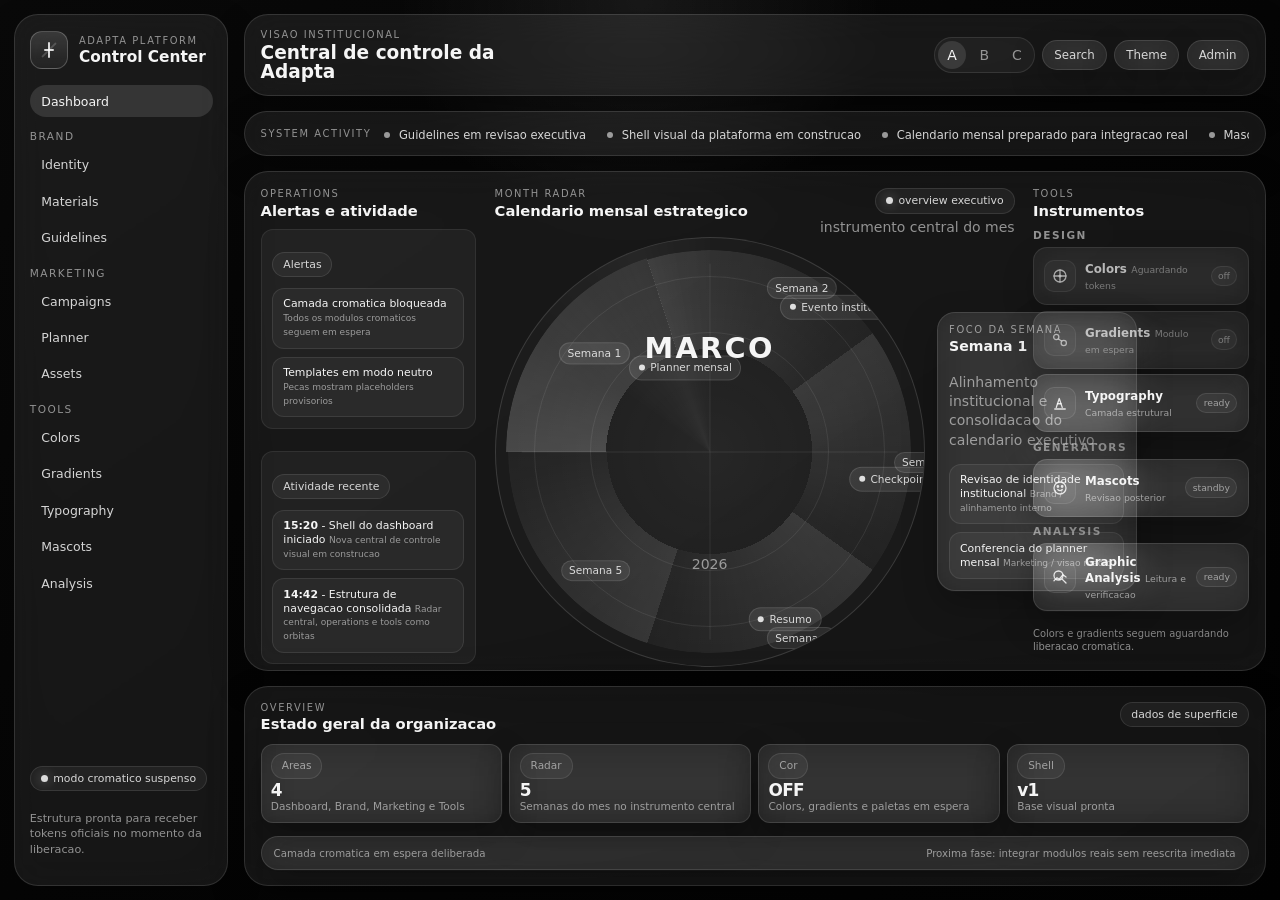
==== commit 24be45d8: "feat: add dashboard layout variants Co-authored-by: gabriela92dias-web <gabriela92dias-web@users.nor" ====
--- a/index.html
+++ b/index.html
@@ -59,7 +59,7 @@
         </div>
       </aside>
 
-      <main class="dashboard" id="dashboard">
+      <main class="dashboard" id="dashboard" data-variant="A">
         <header class="topbar glass-panel">
           <div>
             <p class="eyebrow">Visao institucional</p>
@@ -67,6 +67,17 @@
           </div>
 
           <div class="topbar-actions">
+            <div class="variant-switcher" aria-label="Variacoes de layout">
+              <button class="variant-button is-active" type="button" data-variant-button="A">
+                A
+              </button>
+              <button class="variant-button" type="button" data-variant-button="B">
+                B
+              </button>
+              <button class="variant-button" type="button" data-variant-button="C">
+                C
+              </button>
+            </div>
             <button class="ghost-button" type="button">Search</button>
             <button class="ghost-button" type="button">Theme</button>
             <button class="ghost-button" type="button">Admin</button>
@@ -136,6 +147,14 @@
                 <ul class="detail-list" id="week-items"></ul>
               </div>
             </div>
+
+            <div class="month-timeline glass-subpanel">
+              <div class="month-timeline__header">
+                <p class="eyebrow">Month flow</p>
+                <span id="timeline-variant-label">Leitura resumida do mes</span>
+              </div>
+              <div class="month-timeline__track" id="month-timeline"></div>
+            </div>
           </section>
 
           <aside class="stage-rail stage-rail--right">
--- a/estilos.css
+++ b/estilos.css
@@ -269,6 +269,38 @@
   display: flex;
   gap: 0.45rem;
   flex-wrap: wrap;
+  align-items: center;
+}
+
+.variant-switcher {
+  display: inline-flex;
+  align-items: center;
+  gap: 0.28rem;
+  padding: 0.18rem;
+  border-radius: 999px;
+  border: 1px solid rgba(255, 255, 255, 0.1);
+  background: rgba(255, 255, 255, 0.04);
+}
+
+.variant-button {
+  border: 0;
+  background: transparent;
+  color: var(--text-muted);
+  width: 28px;
+  height: 28px;
+  border-radius: 999px;
+  cursor: pointer;
+  transition: background 180ms ease, color 180ms ease, transform 180ms ease;
+}
+
+.variant-button:hover {
+  color: var(--text);
+  transform: translateY(-1px);
+}
+
+.variant-button.is-active {
+  background: rgba(255, 255, 255, 0.12);
+  color: var(--text);
 }
 
 .ghost-button {
@@ -331,8 +363,9 @@
 
 .control-stage {
   display: grid;
-  grid-template-columns: minmax(220px, 0.9fr) minmax(420px, 1.4fr) minmax(220px, 0.92fr);
-  gap: 1rem;
+  grid-template-columns: minmax(180px, 0.72fr) minmax(520px, 1.72fr) minmax(180px, 0.72fr);
+  grid-template-areas: "left core right";
+  gap: 1.15rem;
   flex: 1;
   min-height: 0;
   padding: 1rem;
@@ -345,22 +378,34 @@
   min-height: 0;
 }
 
+.stage-rail--left {
+  grid-area: left;
+}
+
+.stage-core {
+  grid-area: core;
+}
+
+.stage-rail--right {
+  grid-area: right;
+}
+
 .stage-rail {
   display: flex;
   flex-direction: column;
-  gap: 0.85rem;
+  gap: 0.7rem;
 }
 
 .stage-rail__header h3,
 .stage-core__header h3,
 .status-deck__header h3 {
-  font-size: 0.98rem;
+  font-size: 0.92rem;
   line-height: 1.06;
 }
 
 .rail-section {
-  padding: 0.8rem;
-  border-radius: 14px;
+  padding: 0.68rem;
+  border-radius: 12px;
   background: var(--panel-soft);
   border: 1px solid rgba(255, 255, 255, 0.08);
 }
@@ -373,7 +418,7 @@
 .stage-core {
   display: flex;
   flex-direction: column;
-  gap: 0.9rem;
+  gap: 0.75rem;
 }
 
 .stage-core__header,
@@ -393,8 +438,8 @@
 
 .radar-stage {
   display: grid;
-  grid-template-columns: minmax(340px, 1fr) minmax(240px, 0.82fr);
-  gap: 1rem;
+  grid-template-columns: minmax(430px, 1.18fr) minmax(200px, 0.54fr);
+  gap: 0.75rem;
   align-items: center;
   flex: 1;
   min-height: 0;
@@ -403,7 +448,7 @@
 .radar-frame {
   position: relative;
   aspect-ratio: 1 / 1;
-  width: min(100%, 480px);
+  width: min(100%, 560px);
   margin: 0 auto;
   border-radius: 999px;
   border: 1px solid rgba(255, 255, 255, 0.14);
@@ -467,7 +512,7 @@
 }
 
 .radar-center__month {
-  font-size: 1.52rem;
+  font-size: 1.8rem;
   font-weight: 700;
   letter-spacing: 0.08em;
   text-transform: uppercase;
@@ -476,7 +521,7 @@
 .radar-center__year {
   color: var(--text-muted);
   margin-top: 0.2rem;
-  font-size: 0.82rem;
+  font-size: 0.88rem;
 }
 
 .radar-segment {
@@ -530,7 +575,7 @@
   transform-origin: center;
   padding: 0.24rem 0.46rem;
   border-radius: 999px;
-  font-size: 0.62rem;
+  font-size: 0.66rem;
   color: var(--text-soft);
   background: rgba(255, 255, 255, 0.08);
   border: 1px solid rgba(255, 255, 255, 0.11);
@@ -549,12 +594,12 @@
   display: inline-flex;
   align-items: center;
   gap: 0.35rem;
-  padding: 0.3rem 0.48rem;
+  padding: 0.34rem 0.54rem;
   border-radius: 999px;
   border: 1px solid rgba(255, 255, 255, 0.13);
   background: rgba(255, 255, 255, 0.08);
   color: var(--text-soft);
-  font-size: 0.62rem;
+  font-size: 0.66rem;
   animation: event-fade 700ms ease both;
 }
 
@@ -581,16 +626,73 @@
 }
 
 .radar-focus {
-  padding: 0.9rem;
+  padding: 0.72rem;
   min-height: 0;
   display: flex;
   flex-direction: column;
   justify-content: center;
+  align-self: center;
 }
 
 .radar-focus h4 {
-  font-size: 0.96rem;
-  margin-bottom: 0.35rem;
+  font-size: 0.88rem;
+  margin-bottom: 0.28rem;
+}
+
+.month-timeline {
+  display: none;
+  padding: 0.72rem 0.78rem;
+  gap: 0.65rem;
+}
+
+.month-timeline__header {
+  display: flex;
+  align-items: center;
+  justify-content: space-between;
+  gap: 0.75rem;
+  margin-bottom: 0.55rem;
+}
+
+.month-timeline__header span {
+  color: var(--text-muted);
+  font-size: 0.66rem;
+}
+
+.month-timeline__track {
+  display: grid;
+  grid-template-columns: repeat(5, minmax(0, 1fr));
+  gap: 0.45rem;
+}
+
+.timeline-chip {
+  border: 1px solid rgba(255, 255, 255, 0.08);
+  background: rgba(255, 255, 255, 0.04);
+  border-radius: 12px;
+  padding: 0.48rem 0.56rem;
+  text-align: left;
+  color: var(--text-soft);
+  cursor: pointer;
+  transition: background 180ms ease, border-color 180ms ease, transform 180ms ease;
+}
+
+.timeline-chip:hover,
+.timeline-chip.is-active {
+  border-color: rgba(255, 255, 255, 0.18);
+  background: rgba(255, 255, 255, 0.08);
+  transform: translateY(-1px);
+}
+
+.timeline-chip strong {
+  display: block;
+  font-size: 0.68rem;
+}
+
+.timeline-chip span {
+  display: block;
+  margin-top: 0.18rem;
+  font-size: 0.58rem;
+  color: var(--text-muted);
+  line-height: 1.22;
 }
 
 .detail-list,
@@ -607,24 +709,24 @@
 .detail-list li,
 .alert-list li,
 .timeline-list li {
-  padding: 0.6rem 0.72rem;
+  padding: 0.52rem 0.62rem;
   border-radius: 12px;
   background: rgba(255, 255, 255, 0.045);
   border: 1px solid rgba(255, 255, 255, 0.09);
   line-height: 1.28;
-  font-size: 0.72rem;
+  font-size: 0.68rem;
 }
 
 .tool-groups {
   display: flex;
   flex-direction: column;
-  gap: 0.8rem;
+  gap: 0.55rem;
 }
 
 .tool-group {
   display: flex;
   flex-direction: column;
-  gap: 0.45rem;
+  gap: 0.35rem;
 }
 
 .tool-group__title {
@@ -636,12 +738,13 @@
 }
 
 .tool-card {
-  min-height: 82px;
-  padding: 0.72rem;
+  min-height: 58px;
+  padding: 0.58rem 0.64rem;
   border-radius: 14px;
-  display: flex;
-  flex-direction: column;
-  justify-content: space-between;
+  display: grid;
+  grid-template-columns: 32px 1fr auto;
+  align-items: center;
+  column-gap: 0.55rem;
   transition: transform 180ms ease, border-color 180ms ease, background 180ms ease;
 }
 
@@ -657,8 +760,8 @@
 }
 
 .tool-icon {
-  width: 34px;
-  height: 34px;
+  width: 32px;
+  height: 32px;
   border-radius: 10px;
   display: grid;
   place-items: center;
@@ -677,12 +780,12 @@
 }
 
 .tool-card strong {
-  font-size: 0.82rem;
+  font-size: 0.74rem;
 }
 
 .tool-card span {
   color: var(--text-muted);
-  font-size: 0.66rem;
+  font-size: 0.58rem;
   line-height: 1.28;
 }
 
@@ -702,7 +805,7 @@
 .tool-note {
   margin-top: auto;
   padding-top: 0.2rem;
-  font-size: 0.68rem;
+  font-size: 0.62rem;
 }
 
 .status-deck {
@@ -715,13 +818,13 @@
 .overview-metrics {
   display: grid;
   grid-template-columns: repeat(4, minmax(0, 1fr));
-  gap: 0.65rem;
+  gap: 0.45rem;
 }
 
 .metric-card {
-  min-height: 96px;
-  padding: 0.72rem;
-  border-radius: 14px;
+  min-height: 74px;
+  padding: 0.5rem 0.58rem;
+  border-radius: 12px;
   display: flex;
   flex-direction: column;
   justify-content: space-between;
@@ -738,10 +841,10 @@
 }
 
 .metric-card__value {
-  font-size: 1.3rem;
+  font-size: 1.06rem;
   font-weight: 700;
   letter-spacing: -0.04em;
-  margin-top: 0.18rem;
+  margin-top: 0.08rem;
 }
 
 .metric-card__meta {
@@ -752,13 +855,88 @@
 }
 
 .overview-strip {
-  padding: 0.72rem 0.85rem;
+  padding: 0.58rem 0.75rem;
   display: flex;
   align-items: center;
   justify-content: space-between;
   gap: 1rem;
   color: var(--text-muted);
-  font-size: 0.68rem;
+  font-size: 0.64rem;
+}
+
+.dashboard[data-variant="A"] .month-timeline {
+  display: none;
+}
+
+.dashboard[data-variant="B"] .control-stage {
+  grid-template-columns: minmax(520px, 1.7fr) minmax(210px, 0.7fr);
+  grid-template-areas:
+    "core left"
+    "core right";
+}
+
+.dashboard[data-variant="B"] .stage-rail--left,
+.dashboard[data-variant="B"] .stage-rail--right {
+  min-height: auto;
+}
+
+.dashboard[data-variant="B"] .radar-stage {
+  grid-template-columns: 1fr;
+  gap: 0.9rem;
+}
+
+.dashboard[data-variant="B"] .radar-frame {
+  width: min(100%, 500px);
+}
+
+.dashboard[data-variant="B"] .month-timeline {
+  display: block;
+}
+
+.dashboard[data-variant="C"] .control-stage {
+  grid-template-columns: 1fr;
+  grid-template-areas:
+    "left"
+    "core"
+    "right";
+  gap: 0.8rem;
+}
+
+.dashboard[data-variant="C"] .stage-rail {
+  display: grid;
+  grid-template-columns: repeat(2, minmax(0, 1fr));
+  gap: 0.6rem;
+}
+
+.dashboard[data-variant="C"] .stage-rail__header {
+  grid-column: 1 / -1;
+}
+
+.dashboard[data-variant="C"] .tool-groups {
+  display: grid;
+  grid-template-columns: repeat(3, minmax(0, 1fr));
+  gap: 0.5rem;
+}
+
+.dashboard[data-variant="C"] .tool-group {
+  gap: 0.25rem;
+}
+
+.dashboard[data-variant="C"] .tool-note {
+  margin-top: 0;
+  grid-column: 1 / -1;
+}
+
+.dashboard[data-variant="C"] .radar-stage {
+  grid-template-columns: minmax(520px, 1.3fr) minmax(180px, 0.38fr);
+}
+
+.dashboard[data-variant="C"] .radar-frame {
+  width: min(100%, 530px);
+}
+
+.dashboard[data-variant="C"] .month-timeline {
+  display: none;
 }
 
 @keyframes pulse-dot {
@@ -820,18 +998,48 @@
 
   .control-stage {
     grid-template-columns: 1fr;
+    grid-template-areas:
+      "left"
+      "core"
+      "right";
   }
 
   .radar-stage {
     grid-template-columns: 1fr;
   }
 
+  .dashboard[data-variant="B"] .control-stage,
+  .dashboard[data-variant="C"] .control-stage {
+    grid-template-columns: 1fr;
+    grid-template-areas:
+      "left"
+      "core"
+      "right";
+  }
+
+  .dashboard[data-variant="C"] .stage-rail {
+    grid-template-columns: 1fr;
+  }
+
+  .dashboard[data-variant="C"] .tool-groups {
+    grid-template-columns: 1fr 1fr;
+  }
+
   .overview-metrics {
     grid-template-columns: repeat(2, minmax(0, 1fr));
   }
 }
 
 @media (max-width: 820px) {
+  .topbar {
+    flex-direction: column;
+    align-items: flex-start;
+  }
+
+  .topbar-actions {
+    width: 100%;
+  }
+
   .overview-metrics,
   .overview-strip {
     grid-template-columns: 1fr;
@@ -841,4 +1049,10 @@
     flex-direction: column;
     align-items: flex-start;
   }
-}
+
+  .month-timeline__track,
+  .dashboard[data-variant="C"] .tool-groups,
+  .overview-metrics {
+    grid-template-columns: 1fr;
+  }
+}
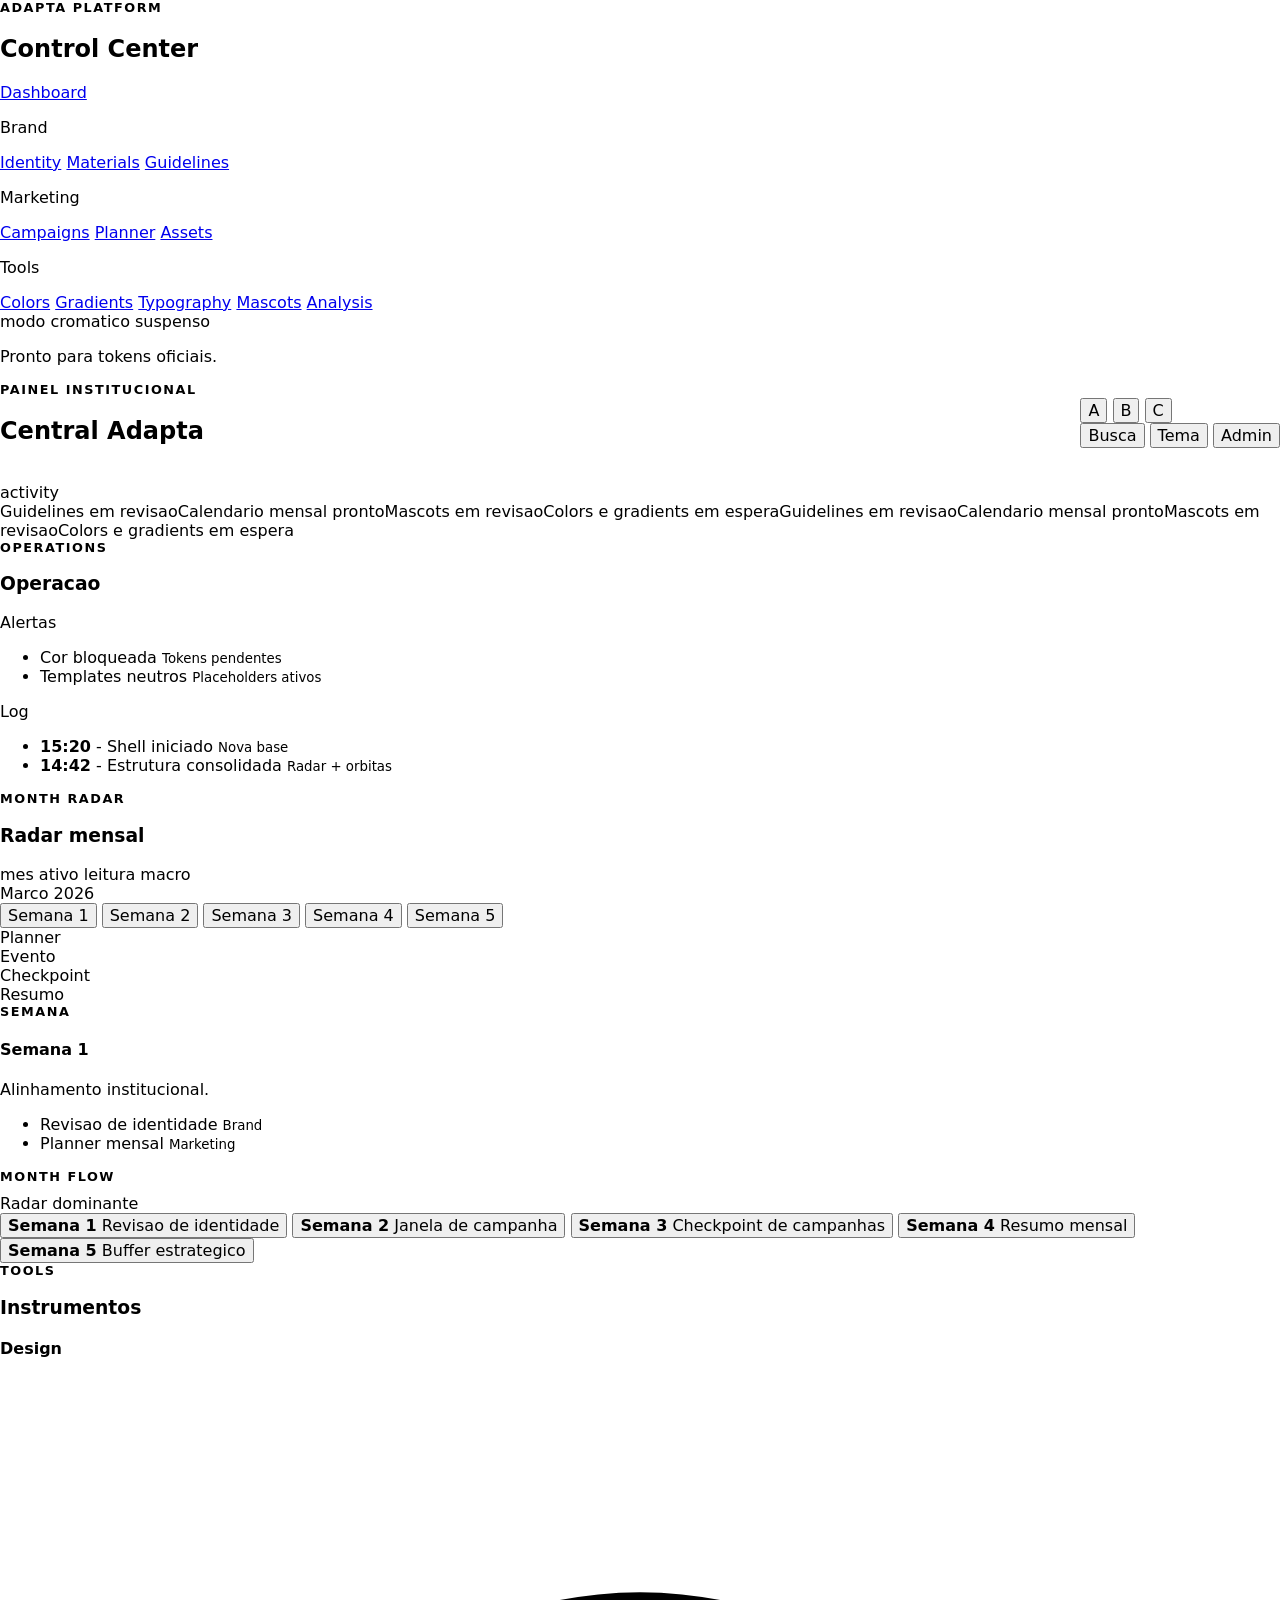
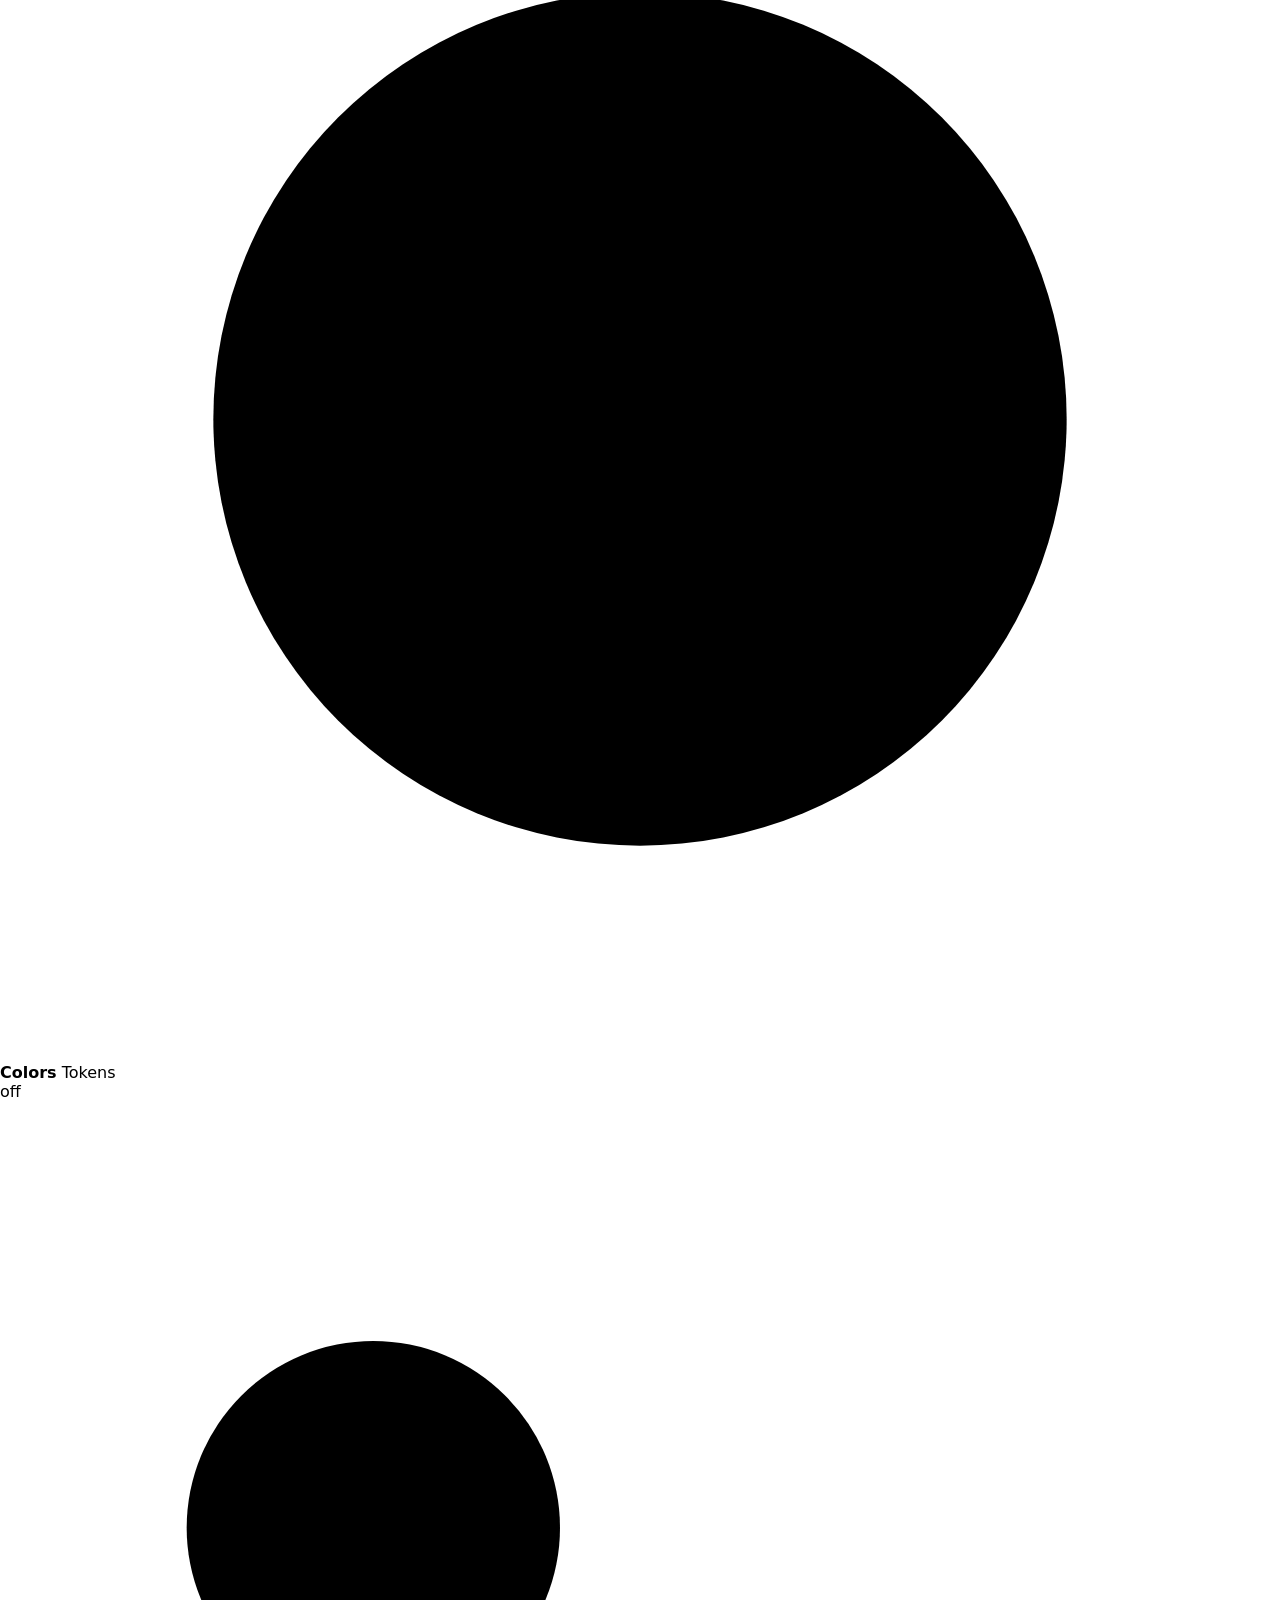
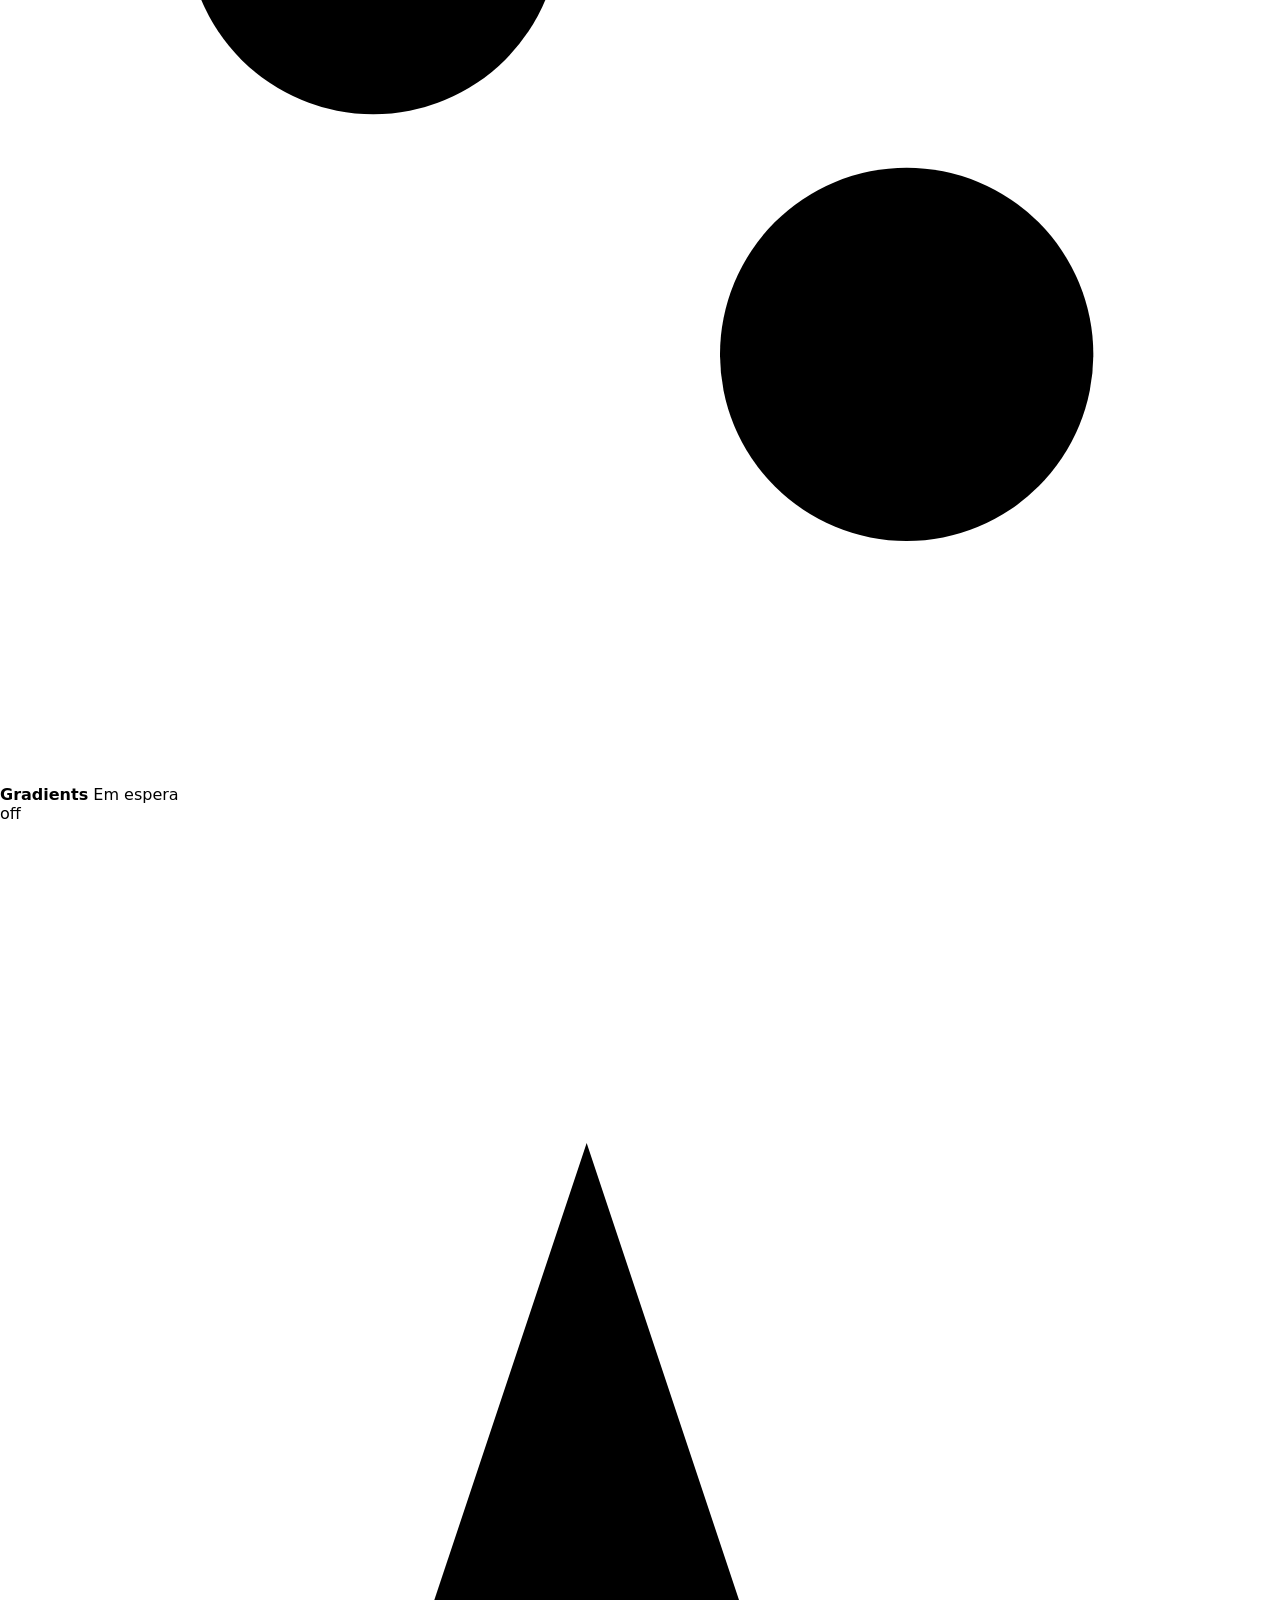
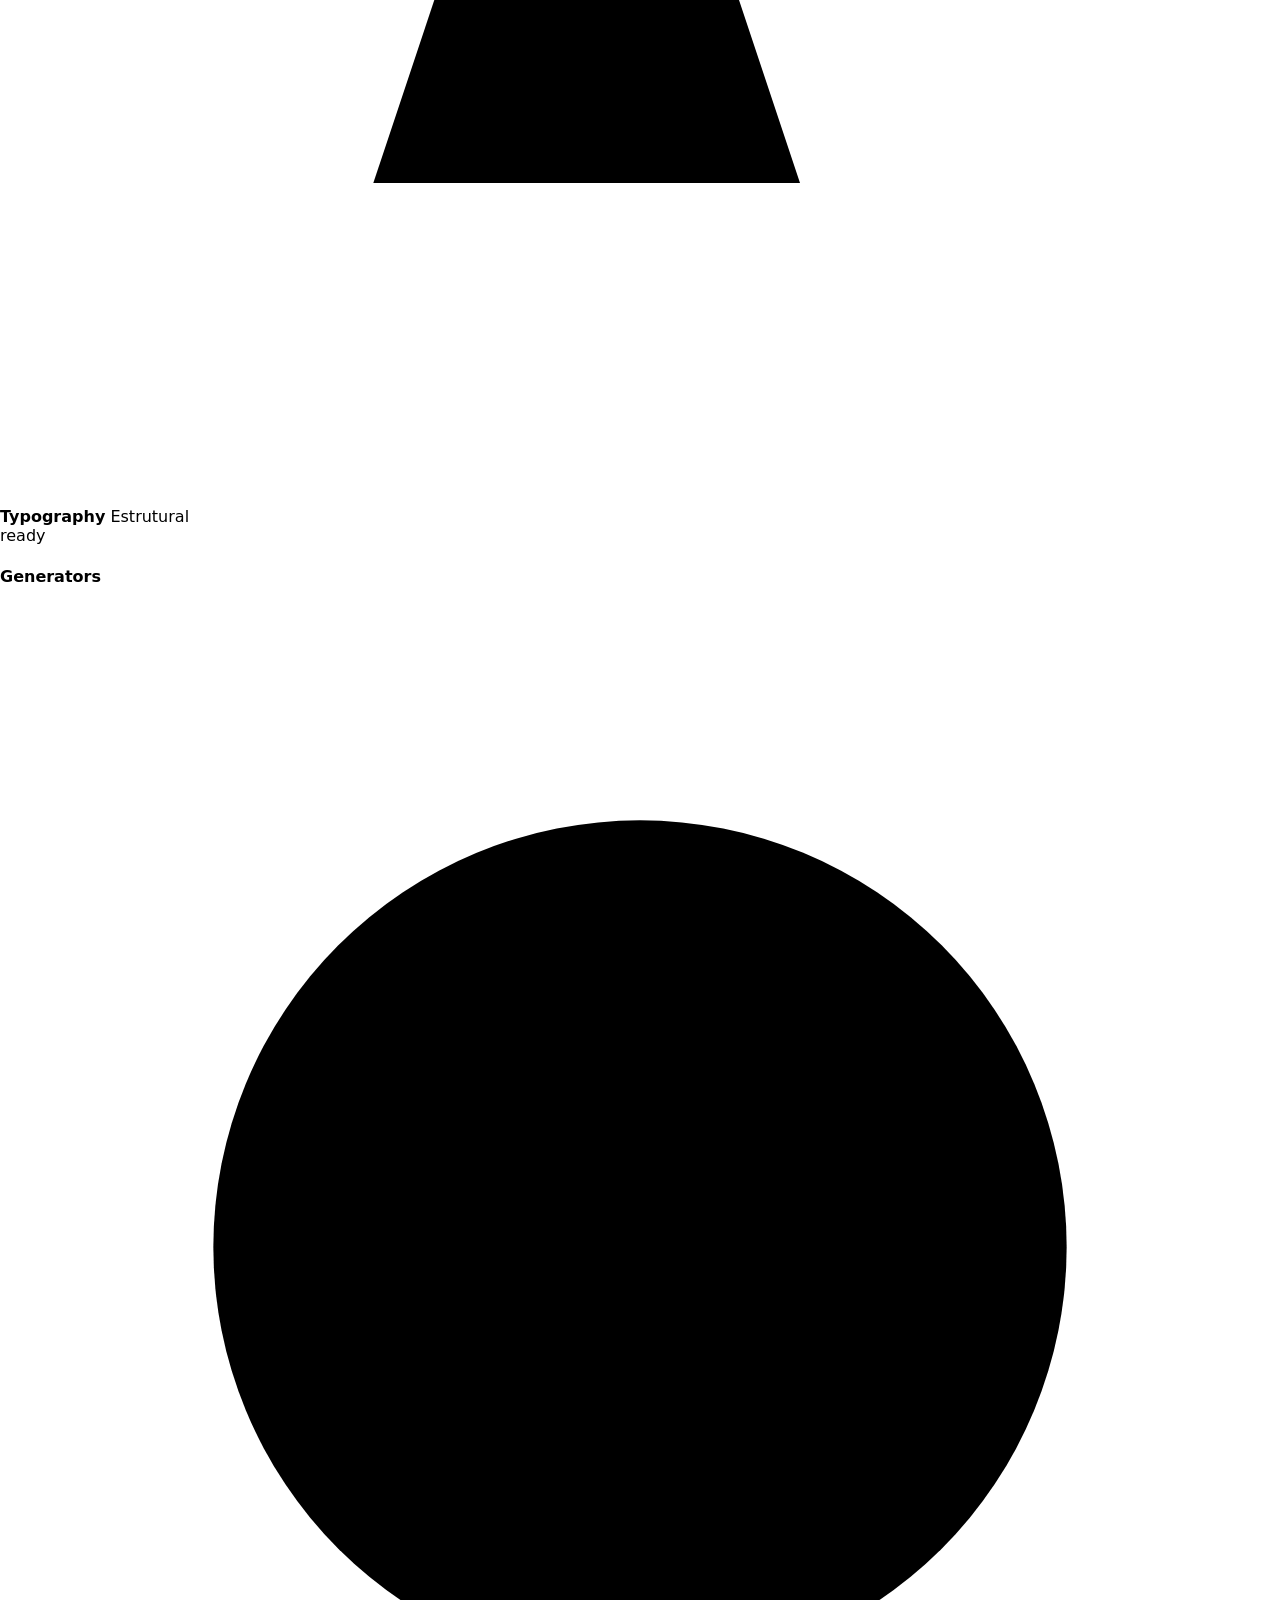
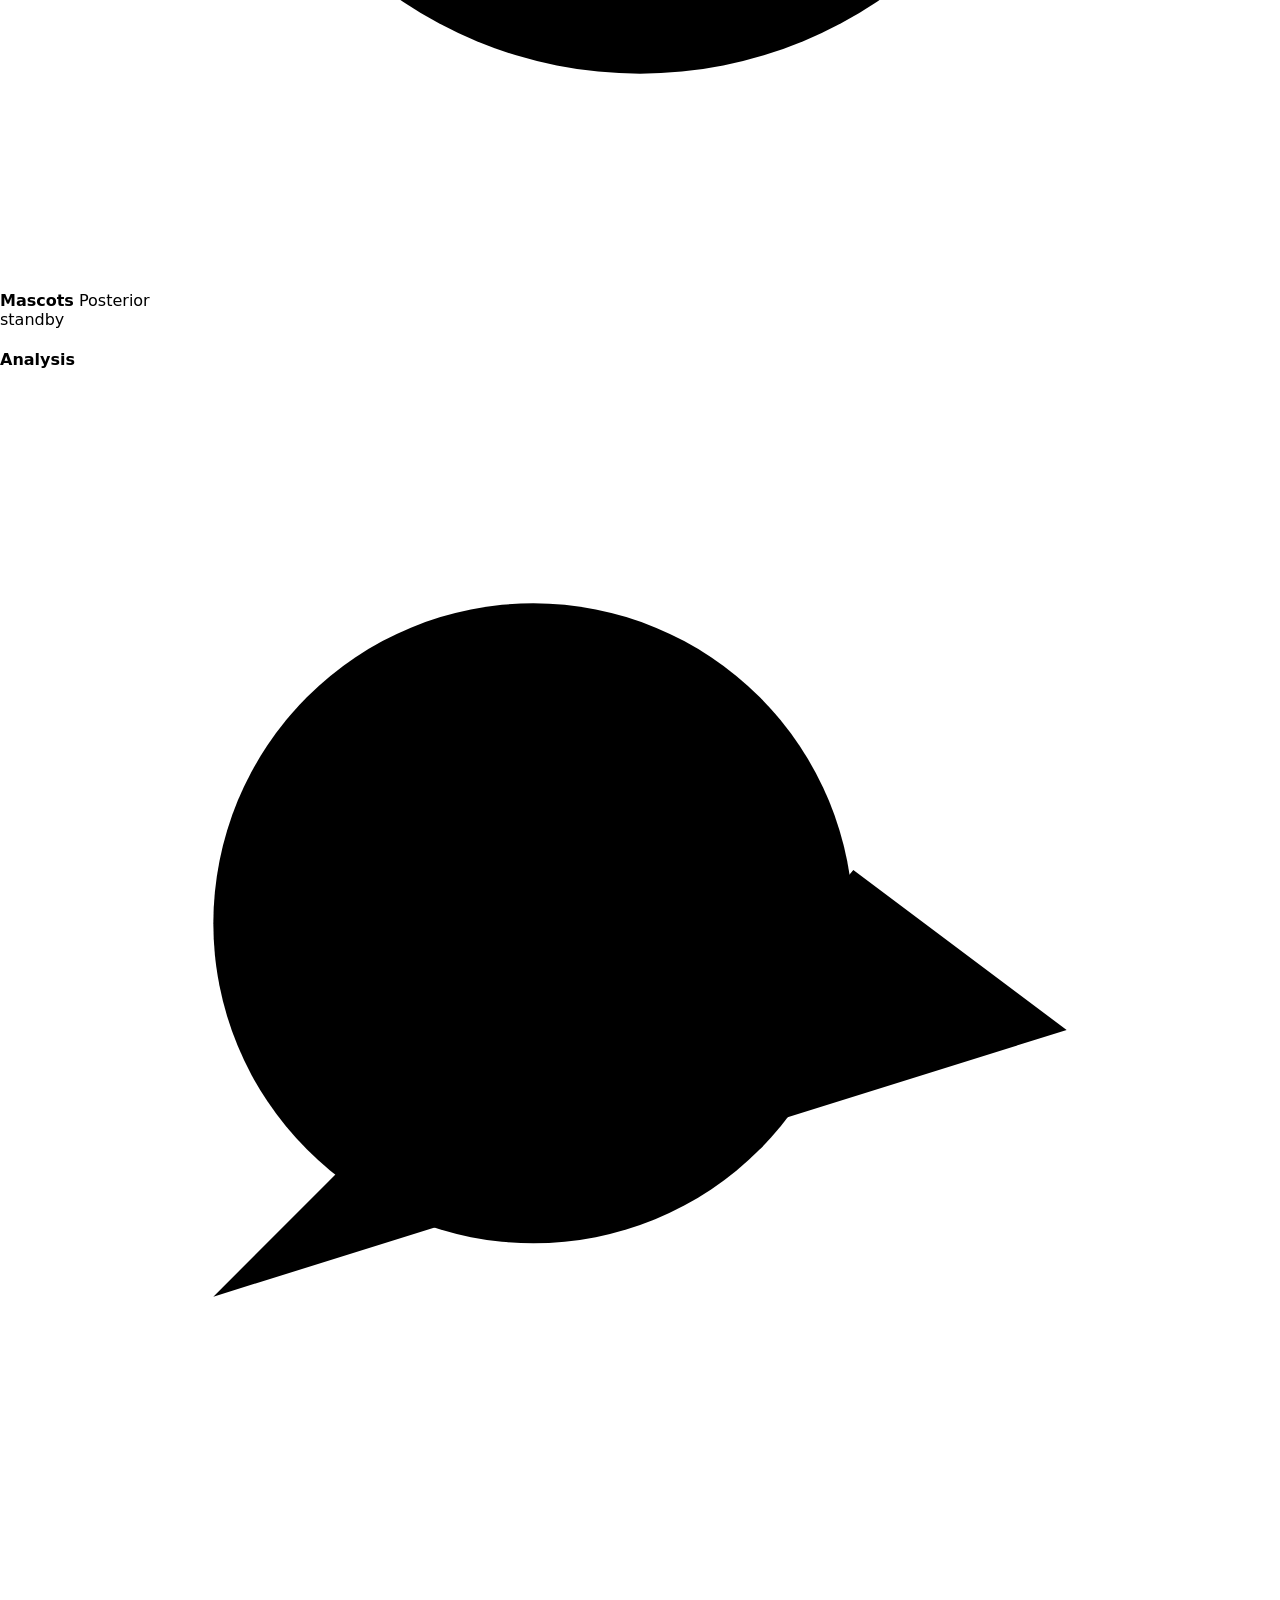
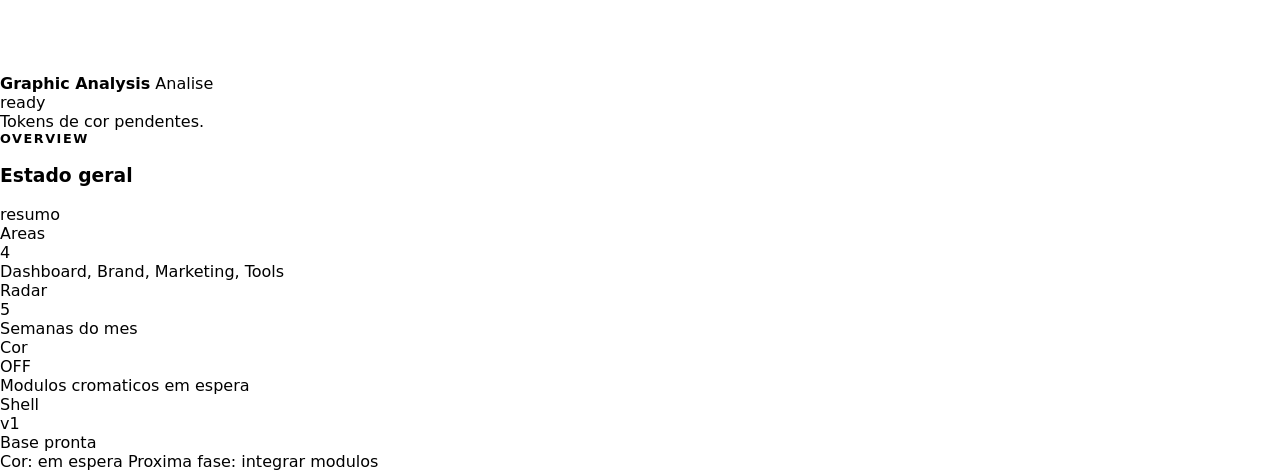
==== commit 8921c796: "fix: reduce dashboard text density Co-authored-by: gabriela92dias-web <gabriela92dias-web@users.nore" ====
--- a/index.html
+++ b/index.html
@@ -53,17 +53,15 @@
             <span class="status-dot"></span>
             modo cromatico suspenso
           </div>
-          <p class="muted-copy">
-            Estrutura pronta para receber tokens oficiais no momento da liberacao.
-          </p>
+          <p class="muted-copy">Pronto para tokens oficiais.</p>
         </div>
       </aside>
 
       <main class="dashboard" id="dashboard" data-variant="A">
         <header class="topbar glass-panel">
           <div>
-            <p class="eyebrow">Visao institucional</p>
-            <h2>Central de controle da Adapta</h2>
+            <p class="eyebrow">Painel institucional</p>
+            <h2>Central Adapta</h2>
           </div>
 
           <div class="topbar-actions">
@@ -78,14 +76,14 @@
                 C
               </button>
             </div>
-            <button class="ghost-button" type="button">Search</button>
-            <button class="ghost-button" type="button">Theme</button>
+            <button class="ghost-button" type="button">Busca</button>
+            <button class="ghost-button" type="button">Tema</button>
             <button class="ghost-button" type="button">Admin</button>
           </div>
         </header>
 
         <section class="ticker glass-panel" aria-label="Atividade recente">
-          <div class="ticker__label">system activity</div>
+          <div class="ticker__label">activity</div>
           <div class="ticker__viewport">
             <div class="ticker__track" id="ticker-track"></div>
           </div>
@@ -95,7 +93,7 @@
           <aside class="stage-rail stage-rail--left">
             <div class="stage-rail__header">
               <p class="eyebrow">Operations</p>
-              <h3>Alertas e atividade</h3>
+              <h3>Operacao</h3>
             </div>
 
             <div class="rail-section">
@@ -106,7 +104,7 @@
             <div class="rail-divider"></div>
 
             <div class="rail-section">
-              <p class="section-label">Atividade recente</p>
+              <p class="section-label">Log</p>
               <ul class="timeline-list" id="timeline-list"></ul>
             </div>
           </aside>
@@ -115,14 +113,14 @@
             <div class="stage-core__header">
               <div>
                 <p class="eyebrow">Month radar</p>
-                <h3>Calendario mensal estrategico</h3>
+                <h3>Radar mensal</h3>
               </div>
               <div class="status-stack">
                 <span class="status-pill">
                   <span class="status-dot"></span>
-                  overview executivo
+                  mes ativo
                 </span>
-                <span class="mini-note">instrumento central do mes</span>
+                <span class="mini-note">leitura macro</span>
               </div>
             </div>
 
@@ -141,7 +139,7 @@
               </div>
 
               <div class="radar-focus glass-subpanel">
-                <p class="eyebrow">Foco da semana</p>
+                <p class="eyebrow">Semana</p>
                 <h4 id="week-title">Semana 1</h4>
                 <p class="radar-details__copy" id="week-summary"></p>
                 <ul class="detail-list" id="week-items"></ul>
@@ -151,7 +149,7 @@
             <div class="month-timeline glass-subpanel">
               <div class="month-timeline__header">
                 <p class="eyebrow">Month flow</p>
-                <span id="timeline-variant-label">Leitura resumida do mes</span>
+                <span id="timeline-variant-label">Ritmo do mes</span>
               </div>
               <div class="month-timeline__track" id="month-timeline"></div>
             </div>
@@ -166,7 +164,7 @@
             <div class="tool-groups" id="tool-groups"></div>
 
             <div class="tool-note">
-              Colors e gradients seguem aguardando liberacao cromatica.
+              Tokens de cor pendentes.
             </div>
           </aside>
         </section>
@@ -175,16 +173,16 @@
           <div class="status-deck__header">
             <div>
               <p class="eyebrow">Overview</p>
-              <h3>Estado geral da organizacao</h3>
+              <h3>Estado geral</h3>
             </div>
-            <div class="status-pill">dados de superficie</div>
+            <div class="status-pill">resumo</div>
           </div>
 
           <div class="overview-metrics" id="overview-metrics"></div>
 
           <div class="overview-strip glass-subpanel">
-            <span>Camada cromatica em espera deliberada</span>
-            <span>Proxima fase: integrar modulos reais sem reescrita imediata</span>
+            <span>Cor: em espera</span>
+            <span>Proxima fase: integrar modulos</span>
           </div>
         </section>
       </main>
--- a/estilos.css
+++ b/estilos.css
@@ -1,1058 +1,794 @@
 :root {
-  --bg: #070707;
-  --panel: rgba(255, 255, 255, 0.07);
-  --panel-soft: rgba(255, 255, 255, 0.045);
-  --border: rgba(255, 255, 255, 0.12);
-  --border-strong: rgba(255, 255, 255, 0.22);
-  --text: #f5f5f5;
-  --text-soft: rgba(245, 245, 245, 0.86);
-  --text-muted: rgba(245, 245, 245, 0.56);
-  --shadow: 0 14px 34px rgba(0, 0, 0, 0.28);
-  --radius-xl: 24px;
-  --radius-lg: 18px;
-  --sidebar-width: 214px;
-  --gap: 0.95rem;
+  --radius-xl: 28px;
+  --radius-lg: 20px;
+  --radius-md: 14px;
+  --radius-sm: 999px;
+  --shadow-lg: 0 22px 60px rgba(17, 28, 24, 0.12);
+  --shadow-md: 0 16px 34px rgba(17, 28, 24, 0.08);
+  --transition: 180ms ease;
+
+  --green-050: #f4f8f0;
+  --green-100: #dfe8d8;
+  --green-signal: #bfe5ae;
+  --green-300: #aac19d;
+  --green-500: #77937a;
+  --green-700: #33564b;
+  --green-900: #132923;
+
+  --neutral-000: #ffffff;
+  --neutral-050: #f7f8f4;
+  --neutral-100: #eceee7;
+  --neutral-300: #c8cdc3;
+  --neutral-500: #6e786d;
+  --neutral-700: #434a43;
+  --neutral-900: #1a211c;
+  --neutral-950: #0d110e;
+
 }
 
 * {
   box-sizing: border-box;
 }
 
-html {
-  scroll-behavior: smooth;
-}
-
 body {
   margin: 0;
-  min-height: 100vh;
-  font-family: Inter, ui-sans-serif, system-ui, -apple-system, BlinkMacSystemFont, "Segoe UI", sans-serif;
-  font-size: 14px;
+  font-family: Inter, ui-sans-serif, system-ui, -apple-system, BlinkMacSystemFont,
+    "Segoe UI", sans-serif;
+  background: var(--page-bg);
   color: var(--text);
-  background:
-    radial-gradient(circle at top, rgba(255, 255, 255, 0.07), transparent 22%),
-    linear-gradient(145deg, #090909 0%, #050505 50%, #020202 100%);
+  transition: background var(--transition), color var(--transition);
+}
+
+body[data-mode="light"] {
+  --page-bg: linear-gradient(180deg, #f8f9f5 0%, #eef1ea 100%);
+  --hero-glow: rgba(47, 87, 75, 0.08);
+  --panel-bg: rgba(255, 255, 255, 0.78);
+  --panel-border: rgba(47, 87, 75, 0.12);
+  --panel-shadow: 0 30px 70px rgba(24, 33, 30, 0.08);
+  --text: var(--neutral-900);
+  --text-muted: var(--neutral-500);
+  --line: rgba(24, 33, 30, 0.08);
+  --surface: var(--neutral-000);
+  --surface-subtle: var(--neutral-100);
+  --brand-ink: var(--green-700);
+  --brand-fill: var(--green-700);
+  --brand-fill-text: var(--neutral-000);
+  --brand-signal: var(--green-signal);
+  --brand-signal-text: var(--neutral-950);
+  --brand-soft: var(--green-100);
+  --brand-border: var(--green-300);
+  --brand-highlight: var(--green-500);
+  --chip-bg: rgba(47, 87, 75, 0.06);
+  --v1-accent: #20453d;
+  --v1-accent-soft: rgba(32, 69, 61, 0.08);
+  --demo-surface: #ffffff;
+  --demo-bg: #f6f8f3;
+  --demo-border: rgba(24, 33, 30, 0.08);
+}
+
+body[data-mode="dark"] {
+  --page-bg: linear-gradient(180deg, #090f0d 0%, #121814 100%);
+  --hero-glow: rgba(164, 194, 173, 0.12);
+  --panel-bg: rgba(17, 24, 22, 0.78);
+  --panel-border: rgba(196, 205, 200, 0.1);
+  --panel-shadow: 0 30px 70px rgba(0, 0, 0, 0.28);
+  --text: #f7faf8;
+  --text-muted: var(--neutral-300);
+  --line: rgba(255, 255, 255, 0.08);
+  --surface: var(--neutral-900);
+  --surface-subtle: #222923;
+  --brand-ink: var(--green-100);
+  --brand-fill: var(--green-300);
+  --brand-fill-text: var(--neutral-950);
+  --brand-signal: var(--green-signal);
+  --brand-signal-text: var(--neutral-950);
+  --brand-soft: rgba(170, 193, 157, 0.16);
+  --brand-border: var(--green-500);
+  --brand-highlight: var(--green-100);
+  --chip-bg: rgba(220, 233, 223, 0.08);
+  --v1-accent: #b4f3b1;
+  --v1-accent-soft: rgba(180, 243, 177, 0.15);
+  --demo-surface: #18211e;
+  --demo-bg: #111612;
+  --demo-border: rgba(255, 255, 255, 0.08);
+}
+
+button {
+  font: inherit;
+}
+
+.page-shell {
+  width: min(1240px, calc(100vw - 48px));
+  margin: 0 auto;
+  padding: 48px 0 64px;
+}
+
+.hero,
+.panel {
+  position: relative;
+  background: var(--panel-bg);
+  border: 1px solid var(--panel-border);
+  border-radius: var(--radius-xl);
+  box-shadow: var(--panel-shadow);
+  backdrop-filter: blur(20px);
+}
+
+.hero {
+  display: grid;
+  grid-template-columns: minmax(0, 1.5fr) minmax(280px, 0.8fr);
+  gap: 24px;
+  padding: 36px;
   overflow: hidden;
 }
 
-body::before {
+.hero::after {
   content: "";
-  position: fixed;
-  inset: 0;
+  position: absolute;
+  inset: auto -80px -120px auto;
+  width: 280px;
+  height: 280px;
+  background: radial-gradient(circle, var(--hero-glow) 0%, transparent 70%);
   pointer-events: none;
-  background-image:
-    linear-gradient(rgba(255, 255, 255, 0.018) 1px, transparent 1px),
-    linear-gradient(90deg, rgba(255, 255, 255, 0.018) 1px, transparent 1px);
-  background-size: 40px 40px;
-  mask-image: radial-gradient(circle at center, black 40%, transparent 100%);
-  opacity: 0.1;
-}
-
-button,
-a {
-  font: inherit;
-}
-
-.glass-panel,
-.glass-subpanel,
-.ghost-button,
-.tool-card,
-.metric-card {
-  border: 1px solid var(--border);
-  background: var(--panel);
-  backdrop-filter: blur(18px);
-  -webkit-backdrop-filter: blur(18px);
-  box-shadow: var(--shadow);
-}
-
-.glass-panel {
-  border-radius: var(--radius-xl);
-}
-
-.glass-subpanel {
+}
+
+.hero-copy h1,
+.panel h2,
+.panel h3,
+.panel h4 {
+  margin: 0;
+}
+
+.eyebrow,
+.section-kicker,
+.preview-kicker {
+  margin: 0 0 10px;
+  color: var(--brand-ink);
+  font-size: 0.8rem;
+  font-weight: 700;
+  letter-spacing: 0.12em;
+  text-transform: uppercase;
+}
+
+.hero-text,
+.section-note,
+.legend-card li,
+.semantic-card p,
+.note-card p,
+.subpanel-copy,
+.checklist p,
+.content-head p,
+.brand-lockup p,
+.stat-meta,
+.preview-badge {
+  color: var(--text-muted);
+}
+
+.hero-text {
+  max-width: 62ch;
+  font-size: 1.04rem;
+  line-height: 1.7;
+}
+
+.hero-controls {
+  display: flex;
+  flex-direction: column;
+  gap: 16px;
+  align-items: stretch;
+}
+
+.segmented {
+  display: inline-flex;
+  gap: 8px;
+  padding: 8px;
+  background: var(--surface-subtle);
+  border: 1px solid var(--line);
+  border-radius: var(--radius-sm);
+  align-self: flex-start;
+}
+
+.segmented-btn {
+  min-width: 82px;
+  padding: 10px 16px;
+  border: 0;
+  border-radius: var(--radius-sm);
+  background: transparent;
+  color: var(--text-muted);
+  cursor: pointer;
+  transition: background var(--transition), color var(--transition),
+    transform var(--transition);
+}
+
+.segmented-btn:hover {
+  transform: translateY(-1px);
+}
+
+.segmented-btn.is-active {
+  background: var(--brand-fill);
+  color: var(--brand-fill-text);
+}
+
+.legend-card,
+.subpanel,
+.preview-card,
+.note-card,
+.semantic-card,
+.checklist article {
+  background: var(--surface);
+  border: 1px solid var(--line);
   border-radius: var(--radius-lg);
 }
 
-.app-shell {
-  display: grid;
-  grid-template-columns: var(--sidebar-width) 1fr;
-  gap: var(--gap);
-  height: 100vh;
-  padding: 0.9rem;
-}
-
-.sidebar {
-  display: flex;
-  flex-direction: column;
-  gap: 0.95rem;
-  padding: 1rem 0.9rem;
-  height: calc(100vh - 1.8rem);
-  overflow: auto;
-}
-
-.brand-signature {
-  display: flex;
+.legend-card {
+  padding: 18px 20px;
+}
+
+.legend-title {
+  margin: 0 0 10px;
+  font-weight: 700;
+}
+
+.legend-card ul {
+  margin: 0;
+  padding-left: 18px;
+  display: grid;
+  gap: 8px;
+}
+
+.panel {
+  margin-top: 24px;
+  padding: 28px;
+}
+
+.panel-heading {
+  display: flex;
+  justify-content: space-between;
+  gap: 24px;
+  align-items: end;
+  margin-bottom: 22px;
+}
+
+.section-note {
+  max-width: 48ch;
+  margin: 0;
+  line-height: 1.6;
+}
+
+.grid.two-up {
+  display: grid;
+  grid-template-columns: repeat(2, minmax(0, 1fr));
+  gap: 20px;
+}
+
+.subpanel {
+  padding: 20px;
+}
+
+.subpanel h3 {
+  margin-bottom: 18px;
+}
+
+.swatch-group + .swatch-group {
+  margin-top: 18px;
+}
+
+.swatch-group-head {
+  display: flex;
+  justify-content: space-between;
+  gap: 12px;
   align-items: center;
-  gap: 0.7rem;
-}
-
-.brand-signature__mark {
-  width: 38px;
-  height: 38px;
+  margin-bottom: 10px;
+  font-weight: 700;
+}
+
+.token-hint {
+  color: var(--text-muted);
+  font-size: 0.9rem;
+  font-weight: 500;
+}
+
+.swatch-list {
+  display: grid;
+  gap: 10px;
+}
+
+.swatch-row {
+  display: grid;
+  grid-template-columns: 24px minmax(0, 1fr) auto;
+  gap: 12px;
+  align-items: center;
+  padding: 10px 12px;
+  background: var(--surface-subtle);
   border-radius: 12px;
-  border: 1px solid var(--border-strong);
-  background: linear-gradient(180deg, rgba(255, 255, 255, 0.14), rgba(255, 255, 255, 0.04));
-  display: grid;
-  place-items: center;
-  position: relative;
-  overflow: hidden;
-}
-
-.brand-signature__mark span {
-  position: absolute;
+}
+
+.signal-row {
+  box-shadow: inset 0 0 0 1px rgba(191, 229, 174, 0.55);
+}
+
+.swatch {
+  width: 24px;
+  height: 24px;
+  border-radius: 999px;
+  box-shadow: inset 0 0 0 1px rgba(0, 0, 0, 0.06);
+}
+
+.swatch.outlined {
+  box-shadow: inset 0 0 0 1px rgba(0, 0, 0, 0.12);
+}
+
+.swatch-row code {
+  font-size: 0.86rem;
+  color: var(--text-muted);
+}
+
+.semantic-list {
+  display: grid;
+  gap: 12px;
+}
+
+.semantic-card {
+  display: flex;
+  gap: 14px;
+  padding: 14px 16px;
+}
+
+.semantic-card strong {
+  display: block;
+  margin-bottom: 4px;
+}
+
+.semantic-card p {
+  margin: 0;
+  line-height: 1.5;
+}
+
+.semantic-dot {
   width: 16px;
-  height: 2px;
-  background: rgba(255, 255, 255, 0.82);
+  height: 16px;
   border-radius: 999px;
-}
-
-.brand-signature__mark span:nth-child(1) {
-  transform: rotate(90deg);
-}
-
-.brand-signature__mark span:nth-child(2) {
-  width: 10px;
-}
-
-.brand-signature__mark span:nth-child(3) {
-  width: 20px;
-  opacity: 0.22;
-  transform: rotate(-45deg);
-}
-
-.brand-signature h1,
-.topbar h2,
-.stage-rail__header h3,
-.stage-core__header h3,
-.status-deck__header h3,
-.radar-focus h4 {
-  margin: 0;
-}
-
-.brand-signature h1 {
-  font-size: 0.96rem;
-  line-height: 1.08;
-}
-
-.eyebrow {
-  margin: 0 0 0.2rem;
-  text-transform: uppercase;
-  letter-spacing: 0.16em;
-  font-size: 0.62rem;
-  color: var(--text-muted);
-}
-
-.sidebar-nav {
-  display: flex;
-  flex-direction: column;
-  gap: 0.8rem;
-}
-
-.nav-group {
-  display: flex;
-  flex-direction: column;
-  gap: 0.22rem;
-}
-
-.nav-group__title {
-  margin: 0 0 0.15rem;
-  color: var(--text-muted);
-  font-size: 0.66rem;
-  text-transform: uppercase;
-  letter-spacing: 0.14em;
-}
-
-.nav-link {
-  color: var(--text-soft);
-  text-decoration: none;
-  padding: 0.56rem 0.72rem;
-  border-radius: 999px;
-  transition: background 180ms ease, color 180ms ease, transform 180ms ease;
-  font-size: 0.78rem;
-}
-
-.nav-link:hover,
-.nav-link:focus-visible {
-  background: rgba(255, 255, 255, 0.08);
-  color: var(--text);
-  transform: translateX(2px);
-}
-
-.nav-link--active {
-  background: rgba(255, 255, 255, 0.12);
-  color: var(--text);
-}
-
-.sidebar-footer {
-  margin-top: auto;
-  display: flex;
-  flex-direction: column;
-  gap: 0.55rem;
-}
-
-.muted-copy,
-.mini-note,
-.radar-details__copy,
-.tool-note,
-.overview-strip span,
-.timeline-list small,
-.alert-list small,
-.detail-list small {
-  color: var(--text-muted);
-  line-height: 1.38;
-}
-
-.muted-copy {
-  font-size: 0.7rem;
-}
-
-.status-pill,
-.section-label {
+  margin-top: 4px;
+  flex: 0 0 auto;
+}
+
+.semantic-dot.ink {
+  background: var(--brand-ink);
+}
+
+.semantic-dot.fill {
+  background: var(--brand-fill);
+}
+
+.semantic-dot.signal {
+  background: var(--brand-signal);
+}
+
+.semantic-dot.soft {
+  background: var(--brand-soft);
+  box-shadow: inset 0 0 0 1px rgba(47, 87, 75, 0.1);
+}
+
+.semantic-dot.border {
+  background: var(--brand-border);
+}
+
+.semantic-dot.highlight {
+  background: var(--brand-highlight);
+}
+
+.note-card {
+  margin-top: 18px;
+  padding: 18px;
+  background: linear-gradient(135deg, var(--surface) 0%, var(--surface-subtle) 100%);
+}
+
+.note-card p {
+  margin: 8px 0 0;
+  line-height: 1.6;
+}
+
+.preview-card {
+  padding: 18px;
+}
+
+.preview-head {
+  display: flex;
+  justify-content: space-between;
+  gap: 12px;
+  align-items: start;
+  margin-bottom: 14px;
+}
+
+.preview-badge {
+  padding: 8px 12px;
+  border-radius: var(--radius-sm);
+  background: var(--chip-bg);
+  font-size: 0.88rem;
+}
+
+.product-demo {
+  padding: 18px;
+  background: var(--demo-bg);
+  border: 1px solid var(--demo-border);
+  border-radius: 22px;
+}
+
+.topbar {
+  display: flex;
+  justify-content: space-between;
+  gap: 12px;
+  align-items: center;
+  margin-bottom: 18px;
+}
+
+.brand-lockup {
+  display: flex;
+  gap: 12px;
+  align-items: center;
+}
+
+.brand-lockup p {
+  margin: 2px 0 0;
+  font-size: 0.9rem;
+}
+
+.brand-mark,
+.icon-chip {
   display: inline-flex;
   align-items: center;
-  gap: 0.35rem;
+  justify-content: center;
+  border-radius: 12px;
+  font-weight: 700;
+}
+
+.brand-mark {
+  width: 40px;
+  height: 40px;
+}
+
+.ghost-btn,
+.primary-btn,
+.secondary-btn,
+.tab {
   border-radius: 999px;
-  padding: 0.32rem 0.62rem;
-  border: 1px solid rgba(255, 255, 255, 0.1);
-  background: rgba(255, 255, 255, 0.05);
-  color: var(--text-soft);
-  font-size: 0.68rem;
-}
-
-.status-pill--inline {
-  width: fit-content;
-}
-
-.status-dot {
-  width: 7px;
-  height: 7px;
-  border-radius: 999px;
-  background: rgba(255, 255, 255, 0.84);
-  box-shadow: 0 0 12px rgba(255, 255, 255, 0.42);
-  animation: pulse-dot 2.4s ease-in-out infinite;
-}
-
-.dashboard {
-  display: flex;
-  flex-direction: column;
-  gap: var(--gap);
-  min-width: 0;
-  min-height: calc(100vh - 1.8rem);
-}
-
-.topbar,
-.ticker {
-  display: flex;
-  align-items: center;
-  justify-content: space-between;
-  gap: 0.8rem;
-  padding: 0.82rem 1rem;
-  flex: 0 0 auto;
-}
-
-.topbar h2 {
-  font-size: clamp(1.08rem, 1.45vw, 1.42rem);
-  line-height: 1.05;
-  max-width: 20ch;
-}
-
-.topbar-actions {
-  display: flex;
-  gap: 0.45rem;
+  cursor: default;
+}
+
+.ghost-btn {
+  padding: 10px 14px;
+  border: 1px solid transparent;
+  background: transparent;
+}
+
+.tabs {
+  display: flex;
+  gap: 8px;
+  margin-bottom: 16px;
   flex-wrap: wrap;
-  align-items: center;
-}
-
-.variant-switcher {
+}
+
+.tab {
+  padding: 10px 14px;
+  background: transparent;
+  border: 1px solid transparent;
+}
+
+.stats-grid {
+  display: grid;
+  grid-template-columns: repeat(3, minmax(0, 1fr));
+  gap: 12px;
+  margin-bottom: 16px;
+}
+
+.stat-card,
+.content-card {
+  background: var(--demo-surface);
+  border: 1px solid var(--demo-border);
+  border-radius: 18px;
+}
+
+.stat-card {
+  padding: 16px;
+}
+
+.stat-label {
+  margin: 0 0 8px;
+  color: var(--text-muted);
+  font-size: 0.88rem;
+}
+
+.stat-value {
+  display: block;
+  margin-bottom: 6px;
+  font-size: 1.55rem;
+  line-height: 1;
+}
+
+.stat-meta {
+  font-size: 0.82rem;
+}
+
+.content-card {
+  padding: 18px;
+}
+
+.content-head {
+  display: grid;
+  grid-template-columns: auto minmax(0, 1fr);
+  gap: 14px;
+  align-items: start;
+}
+
+.content-head h4 {
+  margin-bottom: 6px;
+}
+
+.content-head p {
+  margin: 0;
+  line-height: 1.6;
+}
+
+.icon-chip {
+  width: 42px;
+  height: 42px;
+}
+
+.pill-row,
+.action-row {
+  display: flex;
+  flex-wrap: wrap;
+  gap: 10px;
+  margin-top: 16px;
+}
+
+.pill {
   display: inline-flex;
   align-items: center;
-  gap: 0.28rem;
-  padding: 0.18rem;
+  min-height: 34px;
+  padding: 0 12px;
+  border-radius: var(--radius-sm);
+  font-size: 0.88rem;
+  font-weight: 700;
+}
+
+.primary-btn,
+.secondary-btn {
+  min-height: 42px;
+  padding: 0 16px;
+  border: 1px solid transparent;
+}
+
+.mini-shell {
+  padding: 16px;
+  border-radius: 18px;
+  background: var(--demo-bg);
+  border: 1px solid var(--demo-border);
+}
+
+.mini-bar {
+  width: 42%;
+  height: 12px;
   border-radius: 999px;
-  border: 1px solid rgba(255, 255, 255, 0.1);
-  background: rgba(255, 255, 255, 0.04);
-}
-
-.variant-button {
-  border: 0;
+  background: var(--brand-ink);
+  margin-bottom: 16px;
+}
+
+.mini-lines {
+  display: grid;
+  gap: 8px;
+  margin-bottom: 18px;
+}
+
+.mini-lines span {
+  display: block;
+  height: 10px;
+  border-radius: 999px;
+  background: rgba(107, 120, 114, 0.25);
+}
+
+.mini-lines span:nth-child(1) {
+  width: 100%;
+}
+
+.mini-lines span:nth-child(2) {
+  width: 84%;
+}
+
+.mini-lines span:nth-child(3) {
+  width: 72%;
+}
+
+.mini-chart {
+  display: grid;
+  grid-template-columns: repeat(4, minmax(0, 1fr));
+  gap: 10px;
+  align-items: end;
+  min-height: 100px;
+}
+
+.mini-chart span,
+.mini-spectrum span {
+  border-radius: 12px;
+}
+
+.mini-chart span:nth-child(1) {
+  height: 46%;
+}
+
+.mini-chart span:nth-child(2) {
+  height: 76%;
+}
+
+.mini-chart span:nth-child(3) {
+  height: 60%;
+}
+
+.mini-chart span:nth-child(4) {
+  height: 88%;
+}
+
+.mini-chart.mono span:nth-child(1) {
+  background: var(--brand-soft);
+}
+
+.mini-chart.mono span:nth-child(2) {
+  background: var(--brand-border);
+}
+
+.mini-chart.mono span:nth-child(3) {
+  background: var(--brand-highlight);
+}
+
+.mini-chart.mono span:nth-child(4) {
+  background: var(--brand-fill);
+}
+
+.boundary-chart span:nth-child(1) {
+  background: rgba(110, 120, 109, 0.18);
+}
+
+.boundary-chart span:nth-child(2) {
+  background: rgba(110, 120, 109, 0.28);
+}
+
+.boundary-chart span:nth-child(3) {
+  background: rgba(110, 120, 109, 0.38);
+}
+
+.boundary-chart span:nth-child(4) {
+  background: rgba(110, 120, 109, 0.48);
+}
+
+.checklist {
+  display: grid;
+  grid-template-columns: repeat(4, minmax(0, 1fr));
+  gap: 16px;
+}
+
+.checklist article {
+  padding: 18px;
+}
+
+.checklist article strong {
+  display: block;
+  margin-bottom: 8px;
+}
+
+.checklist p {
+  margin: 0;
+  line-height: 1.6;
+}
+
+.v1-demo .brand-mark,
+.v1-demo .icon-chip {
+  background: var(--v1-accent-soft);
+  color: var(--v1-accent);
+}
+
+.v1-demo .ghost-btn,
+.v1-demo .tab,
+.v1-demo .pill,
+.v1-demo .secondary-btn {
+  color: var(--v1-accent);
+  border-color: rgba(0, 0, 0, 0);
+}
+
+.v1-demo .tab.is-active {
+  background: var(--v1-accent-soft);
+  color: var(--v1-accent);
+}
+
+.v1-demo .stat-value,
+.v1-demo .content-head h4 {
+  color: var(--v1-accent);
+}
+
+.v1-demo .pill.filled,
+.v1-demo .primary-btn {
+  background: var(--v1-accent);
+  color: var(--surface);
+}
+
+.v1-demo .secondary-btn,
+.v1-demo .ghost-btn {
+  background: var(--v1-accent-soft);
+}
+
+.v2-demo .brand-mark,
+.v2-demo .icon-chip {
+  background: var(--brand-soft);
+  color: var(--brand-ink);
+}
+
+.v2-demo .ghost-btn {
+  color: var(--brand-ink);
+  border-color: var(--brand-border);
+}
+
+.v2-demo .tab {
+  color: var(--text-muted);
+}
+
+.v2-demo .tab.is-active {
+  color: var(--brand-ink);
+  border-color: var(--brand-border);
+  background: var(--brand-soft);
+}
+
+.v2-demo .stat-value,
+.v2-demo .content-head h4 {
+  color: var(--brand-ink);
+}
+
+.v2-demo .pill.soft {
+  background: var(--brand-soft);
+  color: var(--brand-ink);
+}
+
+.v2-demo .pill.filled,
+.v2-demo .primary-btn,
+.v2-demo .pill.signal {
+  background: var(--brand-signal);
+  color: var(--brand-signal-text);
+}
+
+.v2-demo .pill.filled {
+  background: var(--brand-fill);
+  color: var(--brand-fill-text);
+}
+
+.v2-demo .pill.outline,
+.v2-demo .secondary-btn {
+  border: 1px solid var(--brand-border);
+  color: var(--brand-ink);
   background: transparent;
-  color: var(--text-muted);
-  width: 28px;
-  height: 28px;
-  border-radius: 999px;
-  cursor: pointer;
-  transition: background 180ms ease, color 180ms ease, transform 180ms ease;
-}
-
-.variant-button:hover {
-  color: var(--text);
-  transform: translateY(-1px);
-}
-
-.variant-button.is-active {
-  background: rgba(255, 255, 255, 0.12);
-  color: var(--text);
-}
-
-.ghost-button {
-  border-radius: 999px;
-  color: var(--text-soft);
-  padding: 0.44rem 0.7rem;
-  cursor: pointer;
-  transition: transform 180ms ease, border-color 180ms ease, background 180ms ease;
-  font-size: 0.74rem;
-}
-
-.ghost-button:hover {
-  transform: translateY(-1px);
-  border-color: rgba(255, 255, 255, 0.22);
-  background: rgba(255, 255, 255, 0.09);
-}
-
-.ticker {
-  overflow: hidden;
-}
-
-.ticker__label {
-  flex: 0 0 auto;
-  font-size: 0.62rem;
-  text-transform: uppercase;
-  letter-spacing: 0.16em;
-  color: var(--text-muted);
-}
-
-.ticker__viewport {
-  position: relative;
-  overflow: hidden;
-  width: 100%;
-}
-
-.ticker__track {
-  display: inline-flex;
-  gap: 1.3rem;
-  min-width: max-content;
-  white-space: nowrap;
-  animation: ticker-scroll 36s linear infinite;
-}
-
-.ticker-item {
-  display: inline-flex;
-  align-items: center;
-  gap: 0.55rem;
-  color: var(--text-soft);
-  font-size: 0.72rem;
-}
-
-.ticker-item::before {
-  content: "";
-  width: 6px;
-  height: 6px;
-  border-radius: 999px;
-  background: rgba(255, 255, 255, 0.78);
-  opacity: 0.72;
-}
-
-.control-stage {
-  display: grid;
-  grid-template-columns: minmax(180px, 0.72fr) minmax(520px, 1.72fr) minmax(180px, 0.72fr);
-  grid-template-areas: "left core right";
-  gap: 1.15rem;
-  flex: 1;
-  min-height: 0;
-  padding: 1rem;
-  overflow: hidden;
-}
-
-.stage-rail,
-.stage-core {
-  min-width: 0;
-  min-height: 0;
-}
-
-.stage-rail--left {
-  grid-area: left;
-}
-
-.stage-core {
-  grid-area: core;
-}
-
-.stage-rail--right {
-  grid-area: right;
-}
-
-.stage-rail {
-  display: flex;
-  flex-direction: column;
-  gap: 0.7rem;
-}
-
-.stage-rail__header h3,
-.stage-core__header h3,
-.status-deck__header h3 {
-  font-size: 0.92rem;
-  line-height: 1.06;
-}
-
-.rail-section {
-  padding: 0.68rem;
-  border-radius: 12px;
-  background: var(--panel-soft);
-  border: 1px solid rgba(255, 255, 255, 0.08);
-}
-
-.rail-divider {
-  height: 1px;
-  background: linear-gradient(90deg, transparent, rgba(255, 255, 255, 0.12), transparent);
-}
-
-.stage-core {
-  display: flex;
-  flex-direction: column;
-  gap: 0.75rem;
-}
-
-.stage-core__header,
-.status-deck__header {
-  display: flex;
-  justify-content: space-between;
-  align-items: start;
-  gap: 1rem;
-}
-
-.status-stack {
-  display: flex;
-  flex-direction: column;
-  align-items: flex-end;
-  gap: 0.25rem;
-}
-
-.radar-stage {
-  display: grid;
-  grid-template-columns: minmax(430px, 1.18fr) minmax(200px, 0.54fr);
-  gap: 0.75rem;
-  align-items: center;
-  flex: 1;
-  min-height: 0;
-}
-
-.radar-frame {
-  position: relative;
-  aspect-ratio: 1 / 1;
-  width: min(100%, 560px);
-  margin: 0 auto;
-  border-radius: 999px;
-  border: 1px solid rgba(255, 255, 255, 0.14);
-  background:
-    radial-gradient(circle at center, rgba(255, 255, 255, 0.05), rgba(255, 255, 255, 0.02) 42%, transparent 66%),
-    rgba(255, 255, 255, 0.025);
-  overflow: hidden;
-}
-
-.radar-grid,
-.radar-ring,
-.radar-segments,
-.radar-events,
-.radar-center,
-.radar-scan {
-  position: absolute;
-  inset: 0;
-}
-
-.radar-grid::before,
-.radar-grid::after {
-  content: "";
-  position: absolute;
-  left: 50%;
-  top: 50%;
-  background: rgba(255, 255, 255, 0.08);
-  transform: translate(-50%, -50%);
-}
-
-.radar-grid::before {
-  width: 1px;
-  height: 88%;
-}
-
-.radar-grid::after {
-  width: 88%;
-  height: 1px;
-}
-
-.radar-ring {
-  border: 1px solid rgba(255, 255, 255, 0.08);
-  border-radius: 999px;
-  margin: auto;
-}
-
-.radar-ring--outer {
-  width: 82%;
-  height: 82%;
-}
-
-.radar-ring--inner {
-  width: 56%;
-  height: 56%;
-}
-
-.radar-center {
-  display: grid;
-  place-items: center;
-  text-align: center;
-  z-index: 4;
-}
-
-.radar-center__month {
-  font-size: 1.8rem;
-  font-weight: 700;
-  letter-spacing: 0.08em;
-  text-transform: uppercase;
-}
-
-.radar-center__year {
-  color: var(--text-muted);
-  margin-top: 0.2rem;
-  font-size: 0.88rem;
-}
-
-.radar-segment {
-  position: absolute;
-  inset: 0;
-  cursor: pointer;
-  transition: transform 180ms ease;
-  appearance: none;
-  background: transparent;
-  border: 0;
-  padding: 0;
-}
-
-.radar-segment::before {
-  content: "";
-  position: absolute;
-  inset: 3%;
-  border-radius: 50%;
-  background: conic-gradient(
-    from calc(var(--start) * 1deg),
-    rgba(255, 255, 255, 0.12) 0deg,
-    rgba(255, 255, 255, 0.035) calc(var(--size) * 1deg),
-    transparent calc(var(--size) * 1deg)
-  );
-  mask: radial-gradient(circle, transparent 0 36%, black 36% 81%, transparent 81%);
-  -webkit-mask: radial-gradient(circle, transparent 0 36%, black 36% 81%, transparent 81%);
-}
-
-.radar-segment:hover,
-.radar-segment.is-active {
-  transform: scale(1.015);
-}
-
-.radar-segment.is-active::before {
-  background: conic-gradient(
-    from calc(var(--start) * 1deg),
-    rgba(255, 255, 255, 0.2) 0deg,
-    rgba(255, 255, 255, 0.08) calc(var(--size) * 1deg),
-    transparent calc(var(--size) * 1deg)
-  );
-}
-
-.radar-segment__label {
-  position: absolute;
-  left: 50%;
-  top: 50%;
-  transform:
-    rotate(calc(var(--mid) * 1deg))
-    translateY(calc(var(--distance) * -1px))
-    rotate(calc(var(--mid) * -1deg));
-  transform-origin: center;
-  padding: 0.24rem 0.46rem;
-  border-radius: 999px;
-  font-size: 0.66rem;
-  color: var(--text-soft);
-  background: rgba(255, 255, 255, 0.08);
-  border: 1px solid rgba(255, 255, 255, 0.11);
-  white-space: nowrap;
-}
-
-.radar-event {
-  position: absolute;
-  left: 50%;
-  top: 50%;
-  transform:
-    rotate(calc(var(--angle) * 1deg))
-    translateY(calc(var(--distance) * -1px))
-    rotate(calc(var(--angle) * -1deg));
-  transform-origin: center;
-  display: inline-flex;
-  align-items: center;
-  gap: 0.35rem;
-  padding: 0.34rem 0.54rem;
-  border-radius: 999px;
-  border: 1px solid rgba(255, 255, 255, 0.13);
-  background: rgba(255, 255, 255, 0.08);
-  color: var(--text-soft);
-  font-size: 0.66rem;
-  animation: event-fade 700ms ease both;
-}
-
-.radar-event::before {
-  content: "";
-  width: 6px;
-  height: 6px;
-  border-radius: 999px;
-  background: rgba(255, 255, 255, 0.84);
-}
-
-.radar-scan {
-  border-radius: 999px;
-  background: conic-gradient(
-    from 0deg,
-    transparent 0deg,
-    transparent 305deg,
-    rgba(255, 255, 255, 0.1) 340deg,
-    rgba(255, 255, 255, 0.01) 360deg
-  );
-  mix-blend-mode: screen;
-  animation: radar-spin 24s linear infinite;
-  opacity: 0.42;
-}
-
-.radar-focus {
-  padding: 0.72rem;
-  min-height: 0;
-  display: flex;
-  flex-direction: column;
-  justify-content: center;
-  align-self: center;
-}
-
-.radar-focus h4 {
-  font-size: 0.88rem;
-  margin-bottom: 0.28rem;
-}
-
-.month-timeline {
-  display: none;
-  padding: 0.72rem 0.78rem;
-  gap: 0.65rem;
-}
-
-.month-timeline__header {
-  display: flex;
-  align-items: center;
-  justify-content: space-between;
-  gap: 0.75rem;
-  margin-bottom: 0.55rem;
-}
-
-.month-timeline__header span {
-  color: var(--text-muted);
-  font-size: 0.66rem;
-}
-
-.month-timeline__track {
-  display: grid;
-  grid-template-columns: repeat(5, minmax(0, 1fr));
-  gap: 0.45rem;
-}
-
-.timeline-chip {
-  border: 1px solid rgba(255, 255, 255, 0.08);
-  background: rgba(255, 255, 255, 0.04);
-  border-radius: 12px;
-  padding: 0.48rem 0.56rem;
-  text-align: left;
-  color: var(--text-soft);
-  cursor: pointer;
-  transition: background 180ms ease, border-color 180ms ease, transform 180ms ease;
-}
-
-.timeline-chip:hover,
-.timeline-chip.is-active {
-  border-color: rgba(255, 255, 255, 0.18);
-  background: rgba(255, 255, 255, 0.08);
-  transform: translateY(-1px);
-}
-
-.timeline-chip strong {
-  display: block;
-  font-size: 0.68rem;
-}
-
-.timeline-chip span {
-  display: block;
-  margin-top: 0.18rem;
-  font-size: 0.58rem;
-  color: var(--text-muted);
-  line-height: 1.22;
-}
-
-.detail-list,
-.alert-list,
-.timeline-list {
-  list-style: none;
-  margin: 0;
-  padding: 0;
-  display: flex;
-  flex-direction: column;
-  gap: 0.5rem;
-}
-
-.detail-list li,
-.alert-list li,
-.timeline-list li {
-  padding: 0.52rem 0.62rem;
-  border-radius: 12px;
-  background: rgba(255, 255, 255, 0.045);
-  border: 1px solid rgba(255, 255, 255, 0.09);
-  line-height: 1.28;
-  font-size: 0.68rem;
-}
-
-.tool-groups {
-  display: flex;
-  flex-direction: column;
-  gap: 0.55rem;
-}
-
-.tool-group {
-  display: flex;
-  flex-direction: column;
-  gap: 0.35rem;
-}
-
-.tool-group__title {
-  margin: 0;
-  font-size: 0.66rem;
-  text-transform: uppercase;
-  letter-spacing: 0.14em;
-  color: var(--text-muted);
-}
-
-.tool-card {
-  min-height: 58px;
-  padding: 0.58rem 0.64rem;
-  border-radius: 14px;
-  display: grid;
-  grid-template-columns: 32px 1fr auto;
-  align-items: center;
-  column-gap: 0.55rem;
-  transition: transform 180ms ease, border-color 180ms ease, background 180ms ease;
-}
-
-.tool-card:hover,
-.metric-card:hover {
-  transform: translateY(-1px);
-  border-color: rgba(255, 255, 255, 0.22);
-  background: rgba(255, 255, 255, 0.09);
-}
-
-.tool-card--disabled {
-  opacity: 0.72;
-}
-
-.tool-icon {
-  width: 32px;
-  height: 32px;
-  border-radius: 10px;
-  display: grid;
-  place-items: center;
-  border: 1px solid rgba(255, 255, 255, 0.1);
-  background: rgba(255, 255, 255, 0.04);
-}
-
-.tool-icon svg {
-  width: 18px;
-  height: 18px;
-  stroke: rgba(255, 255, 255, 0.84);
-  fill: none;
-  stroke-width: 1.7;
-  stroke-linecap: round;
-  stroke-linejoin: round;
-}
-
-.tool-card strong {
-  font-size: 0.74rem;
-}
-
-.tool-card span {
-  color: var(--text-muted);
-  font-size: 0.58rem;
-  line-height: 1.28;
-}
-
-.tool-badge {
-  display: inline-flex;
-  align-items: center;
-  gap: 0.35rem;
-  border-radius: 999px;
-  padding: 0.2rem 0.4rem;
-  width: fit-content;
-  font-size: 0.58rem;
-  border: 1px solid rgba(255, 255, 255, 0.1);
-  background: rgba(255, 255, 255, 0.05);
-  color: var(--text-muted);
-}
-
-.tool-note {
-  margin-top: auto;
-  padding-top: 0.2rem;
-  font-size: 0.62rem;
-}
-
-.status-deck {
-  padding: 0.9rem 1rem;
-  display: flex;
-  flex-direction: column;
-  gap: 0.8rem;
-}
-
-.overview-metrics {
-  display: grid;
-  grid-template-columns: repeat(4, minmax(0, 1fr));
-  gap: 0.45rem;
-}
-
-.metric-card {
-  min-height: 74px;
-  padding: 0.5rem 0.58rem;
-  border-radius: 12px;
-  display: flex;
-  flex-direction: column;
-  justify-content: space-between;
-}
-
-.metric-card strong {
-  font-size: 0.8rem;
-}
-
-.metric-card span {
-  color: var(--text-muted);
-  font-size: 0.66rem;
-  line-height: 1.28;
-}
-
-.metric-card__value {
-  font-size: 1.06rem;
-  font-weight: 700;
-  letter-spacing: -0.04em;
-  margin-top: 0.08rem;
-}
-
-.metric-card__meta {
-  display: flex;
-  align-items: center;
-  justify-content: space-between;
-  gap: 0.4rem;
-}
-
-.overview-strip {
-  padding: 0.58rem 0.75rem;
-  display: flex;
-  align-items: center;
-  justify-content: space-between;
-  gap: 1rem;
-  color: var(--text-muted);
-  font-size: 0.64rem;
-}
-
-.dashboard[data-variant="A"] .month-timeline {
-  display: none;
-}
-
-.dashboard[data-variant="B"] .control-stage {
-  grid-template-columns: minmax(520px, 1.7fr) minmax(210px, 0.7fr);
-  grid-template-areas:
-    "core left"
-    "core right";
-}
-
-.dashboard[data-variant="B"] .stage-rail--left,
-.dashboard[data-variant="B"] .stage-rail--right {
-  min-height: auto;
-}
-
-.dashboard[data-variant="B"] .radar-stage {
-  grid-template-columns: 1fr;
-  gap: 0.9rem;
-}
-
-.dashboard[data-variant="B"] .radar-frame {
-  width: min(100%, 500px);
-}
-
-.dashboard[data-variant="B"] .month-timeline {
-  display: block;
-}
-
-.dashboard[data-variant="C"] .control-stage {
-  grid-template-columns: 1fr;
-  grid-template-areas:
-    "left"
-    "core"
-    "right";
-  gap: 0.8rem;
-}
-
-.dashboard[data-variant="C"] .stage-rail {
-  display: grid;
-  grid-template-columns: repeat(2, minmax(0, 1fr));
-  gap: 0.6rem;
-}
-
-.dashboard[data-variant="C"] .stage-rail__header {
-  grid-column: 1 / -1;
-}
-
-.dashboard[data-variant="C"] .tool-groups {
-  display: grid;
-  grid-template-columns: repeat(3, minmax(0, 1fr));
-  gap: 0.5rem;
-}
-
-.dashboard[data-variant="C"] .tool-group {
-  gap: 0.25rem;
-}
-
-.dashboard[data-variant="C"] .tool-note {
-  margin-top: 0;
-  grid-column: 1 / -1;
-}
-
-.dashboard[data-variant="C"] .radar-stage {
-  grid-template-columns: minmax(520px, 1.3fr) minmax(180px, 0.38fr);
-}
-
-.dashboard[data-variant="C"] .radar-frame {
-  width: min(100%, 530px);
-}
-
-.dashboard[data-variant="C"] .month-timeline {
-  display: none;
-}
-
-@keyframes pulse-dot {
-  0%,
-  100% {
-    transform: scale(1);
-    opacity: 0.62;
-  }
-  50% {
-    transform: scale(1.2);
-    opacity: 1;
-  }
-}
-
-@keyframes ticker-scroll {
-  from {
-    transform: translateX(0);
-  }
-  to {
-    transform: translateX(-50%);
-  }
-}
-
-@keyframes radar-spin {
-  from {
-    transform: rotate(0deg);
-  }
-  to {
-    transform: rotate(360deg);
-  }
-}
-
-@keyframes event-fade {
-  from {
-    opacity: 0;
-    filter: blur(8px);
-  }
-  to {
-    opacity: 1;
-    filter: blur(0);
-  }
-}
-
-@media (max-width: 1260px) {
-  body {
-    overflow: auto;
-  }
-
-  .app-shell {
-    grid-template-columns: 1fr;
-    height: auto;
-    min-height: 100vh;
-  }
-
-  .sidebar {
-    height: auto;
-    overflow: visible;
-  }
-
-  .control-stage {
-    grid-template-columns: 1fr;
-    grid-template-areas:
-      "left"
-      "core"
-      "right";
-  }
-
-  .radar-stage {
+}
+
+@media (max-width: 980px) {
+  .hero,
+  .grid.two-up,
+  .checklist,
+  .stats-grid {
     grid-template-columns: 1fr;
   }
 
-  .dashboard[data-variant="B"] .control-stage,
-  .dashboard[data-variant="C"] .control-stage {
-    grid-template-columns: 1fr;
-    grid-template-areas:
-      "left"
-      "core"
-      "right";
+  .panel-heading,
+  .topbar {
+    align-items: start;
+    flex-direction: column;
   }
-
-  .dashboard[data-variant="C"] .stage-rail {
-    grid-template-columns: 1fr;
+}
+
+@media (max-width: 640px) {
+  .page-shell {
+    width: min(100vw - 24px, 1240px);
+    padding-top: 24px;
+    padding-bottom: 40px;
   }
 
-  .dashboard[data-variant="C"] .tool-groups {
-    grid-template-columns: 1fr 1fr;
+  .hero,
+  .panel,
+  .preview-card,
+  .subpanel {
+    padding: 18px;
   }
-
-  .overview-metrics {
-    grid-template-columns: repeat(2, minmax(0, 1fr));
-  }
-}
-
-@media (max-width: 820px) {
-  .topbar {
-    flex-direction: column;
-    align-items: flex-start;
-  }
-
-  .topbar-actions {
-    width: 100%;
-  }
-
-  .overview-metrics,
-  .overview-strip {
-    grid-template-columns: 1fr;
-  }
-
-  .overview-strip {
-    flex-direction: column;
-    align-items: flex-start;
-  }
-
-  .month-timeline__track,
-  .dashboard[data-variant="C"] .tool-groups,
-  .overview-metrics {
-    grid-template-columns: 1fr;
-  }
-}
+}
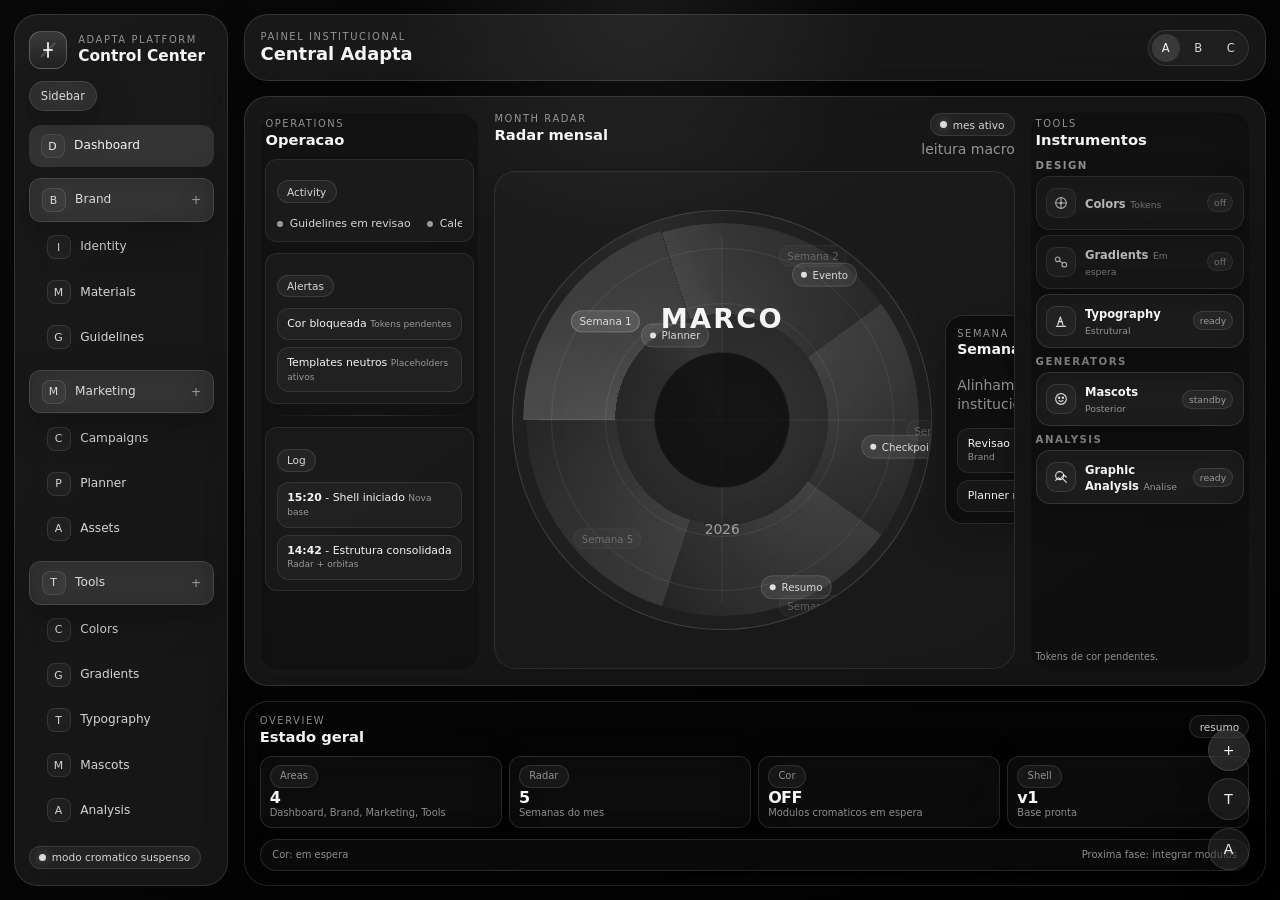
==== commit 5aab0cc7: "refactor: organize dashboard interface Co-authored-by: gabriela92dias-web <gabriela92dias-web@users." ====
--- a/index.html
+++ b/index.html
@@ -7,45 +7,119 @@
     <link rel="stylesheet" href="./estilos.css" />
   </head>
   <body>
-    <div class="app-shell">
+    <div class="app-shell" id="app-shell" data-sidebar="expanded">
       <aside class="sidebar glass-panel">
-        <div class="brand-signature">
-          <div class="brand-signature__mark">
-            <span></span>
-            <span></span>
-            <span></span>
-          </div>
-          <div>
-            <p class="eyebrow">Adapta Platform</p>
-            <h1>Control Center</h1>
-          </div>
+        <div class="sidebar-top">
+          <div class="brand-signature">
+            <div class="brand-signature__mark">
+              <span></span>
+              <span></span>
+              <span></span>
+            </div>
+            <div>
+              <p class="eyebrow">Adapta Platform</p>
+              <h1>Control Center</h1>
+            </div>
+          </div>
+          <button class="ghost-button sidebar-toggle" id="sidebar-toggle" type="button">
+            Sidebar
+          </button>
         </div>
 
         <nav class="sidebar-nav" aria-label="Navegacao principal">
-          <a class="nav-link nav-link--active" href="#dashboard">Dashboard</a>
-
-          <div class="nav-group">
-            <p class="nav-group__title">Brand</p>
-            <a class="nav-link" href="#identity">Identity</a>
-            <a class="nav-link" href="#materials">Materials</a>
-            <a class="nav-link" href="#guidelines">Guidelines</a>
-          </div>
-
-          <div class="nav-group">
-            <p class="nav-group__title">Marketing</p>
-            <a class="nav-link" href="#campaigns">Campaigns</a>
-            <a class="nav-link" href="#planner">Planner</a>
-            <a class="nav-link" href="#assets">Assets</a>
-          </div>
-
-          <div class="nav-group">
-            <p class="nav-group__title">Tools</p>
-            <a class="nav-link" href="#colors">Colors</a>
-            <a class="nav-link" href="#gradients">Gradients</a>
-            <a class="nav-link" href="#typography">Typography</a>
-            <a class="nav-link" href="#mascots">Mascots</a>
-            <a class="nav-link" href="#analysis">Analysis</a>
-          </div>
+          <a class="nav-link nav-link--active" href="#dashboard">
+            <span class="nav-icon">D</span>
+            <span class="nav-label">Dashboard</span>
+          </a>
+
+          <section class="nav-group">
+            <button
+              class="nav-group__toggle"
+              type="button"
+              data-group-toggle="brand"
+              aria-expanded="true"
+            >
+              <span class="nav-icon">B</span>
+              <span class="nav-label">Brand</span>
+              <span class="nav-caret">+</span>
+            </button>
+            <div class="nav-group__items" id="group-brand">
+              <a class="nav-link nav-link--child" href="#identity">
+                <span class="nav-icon">I</span>
+                <span class="nav-label">Identity</span>
+              </a>
+              <a class="nav-link nav-link--child" href="#materials">
+                <span class="nav-icon">M</span>
+                <span class="nav-label">Materials</span>
+              </a>
+              <a class="nav-link nav-link--child" href="#guidelines">
+                <span class="nav-icon">G</span>
+                <span class="nav-label">Guidelines</span>
+              </a>
+            </div>
+          </section>
+
+          <section class="nav-group">
+            <button
+              class="nav-group__toggle"
+              type="button"
+              data-group-toggle="marketing"
+              aria-expanded="true"
+            >
+              <span class="nav-icon">M</span>
+              <span class="nav-label">Marketing</span>
+              <span class="nav-caret">+</span>
+            </button>
+            <div class="nav-group__items" id="group-marketing">
+              <a class="nav-link nav-link--child" href="#campaigns">
+                <span class="nav-icon">C</span>
+                <span class="nav-label">Campaigns</span>
+              </a>
+              <a class="nav-link nav-link--child" href="#planner">
+                <span class="nav-icon">P</span>
+                <span class="nav-label">Planner</span>
+              </a>
+              <a class="nav-link nav-link--child" href="#assets">
+                <span class="nav-icon">A</span>
+                <span class="nav-label">Assets</span>
+              </a>
+            </div>
+          </section>
+
+          <section class="nav-group">
+            <button
+              class="nav-group__toggle"
+              type="button"
+              data-group-toggle="tools"
+              aria-expanded="true"
+            >
+              <span class="nav-icon">T</span>
+              <span class="nav-label">Tools</span>
+              <span class="nav-caret">+</span>
+            </button>
+            <div class="nav-group__items" id="group-tools">
+              <a class="nav-link nav-link--child" href="#colors">
+                <span class="nav-icon">C</span>
+                <span class="nav-label">Colors</span>
+              </a>
+              <a class="nav-link nav-link--child" href="#gradients">
+                <span class="nav-icon">G</span>
+                <span class="nav-label">Gradients</span>
+              </a>
+              <a class="nav-link nav-link--child" href="#typography">
+                <span class="nav-icon">T</span>
+                <span class="nav-label">Typography</span>
+              </a>
+              <a class="nav-link nav-link--child" href="#mascots">
+                <span class="nav-icon">M</span>
+                <span class="nav-label">Mascots</span>
+              </a>
+              <a class="nav-link nav-link--child" href="#analysis">
+                <span class="nav-icon">A</span>
+                <span class="nav-label">Analysis</span>
+              </a>
+            </div>
+          </section>
         </nav>
 
         <div class="sidebar-footer">
@@ -76,24 +150,23 @@
                 C
               </button>
             </div>
-            <button class="ghost-button" type="button">Busca</button>
-            <button class="ghost-button" type="button">Tema</button>
-            <button class="ghost-button" type="button">Admin</button>
           </div>
         </header>
-
-        <section class="ticker glass-panel" aria-label="Atividade recente">
-          <div class="ticker__label">activity</div>
-          <div class="ticker__viewport">
-            <div class="ticker__track" id="ticker-track"></div>
-          </div>
-        </section>
 
         <section class="control-stage glass-panel">
           <aside class="stage-rail stage-rail--left">
             <div class="stage-rail__header">
               <p class="eyebrow">Operations</p>
               <h3>Operacao</h3>
+            </div>
+
+            <div class="rail-section rail-section--activity">
+              <p class="section-label">Activity</p>
+              <div class="activity-strip">
+                <div class="activity-strip__viewport">
+                  <div class="activity-strip__track" id="activity-track"></div>
+                </div>
+              </div>
             </div>
 
             <div class="rail-section">
@@ -185,6 +258,18 @@
             <span>Proxima fase: integrar modulos</span>
           </div>
         </section>
+
+        <div class="fab-dock" aria-label="Acoes rapidas">
+          <button class="fab fab--primary" type="button" title="Adicionar">
+            <span>+</span>
+          </button>
+          <button class="fab" type="button" title="Tools">
+            <span>T</span>
+          </button>
+          <button class="fab" type="button" title="Acoes">
+            <span>A</span>
+          </button>
+        </div>
       </main>
     </div>
 
--- a/estilos.css
+++ b/estilos.css
@@ -1,794 +1,1153 @@
 :root {
-  --radius-xl: 28px;
-  --radius-lg: 20px;
-  --radius-md: 14px;
-  --radius-sm: 999px;
-  --shadow-lg: 0 22px 60px rgba(17, 28, 24, 0.12);
-  --shadow-md: 0 16px 34px rgba(17, 28, 24, 0.08);
-  --transition: 180ms ease;
-
-  --green-050: #f4f8f0;
-  --green-100: #dfe8d8;
-  --green-signal: #bfe5ae;
-  --green-300: #aac19d;
-  --green-500: #77937a;
-  --green-700: #33564b;
-  --green-900: #132923;
-
-  --neutral-000: #ffffff;
-  --neutral-050: #f7f8f4;
-  --neutral-100: #eceee7;
-  --neutral-300: #c8cdc3;
-  --neutral-500: #6e786d;
-  --neutral-700: #434a43;
-  --neutral-900: #1a211c;
-  --neutral-950: #0d110e;
-
+  --bg: #070707;
+  --panel: rgba(255, 255, 255, 0.07);
+  --panel-soft: rgba(255, 255, 255, 0.04);
+  --border: rgba(255, 255, 255, 0.12);
+  --border-strong: rgba(255, 255, 255, 0.22);
+  --text: #f5f5f5;
+  --text-soft: rgba(245, 245, 245, 0.86);
+  --text-muted: rgba(245, 245, 245, 0.56);
+  --shadow: 0 12px 36px rgba(0, 0, 0, 0.28);
+  --radius-xl: 24px;
+  --radius-lg: 18px;
+  --sidebar-width: 214px;
+  --gap: 0.95rem;
+  --surface-padding: 0.9rem;
 }
 
 * {
   box-sizing: border-box;
 }
 
+html {
+  scroll-behavior: smooth;
+}
+
 body {
   margin: 0;
-  font-family: Inter, ui-sans-serif, system-ui, -apple-system, BlinkMacSystemFont,
-    "Segoe UI", sans-serif;
-  background: var(--page-bg);
+  min-height: 100vh;
+  font-family: Inter, ui-sans-serif, system-ui, -apple-system, BlinkMacSystemFont, "Segoe UI", sans-serif;
+  font-size: 14px;
   color: var(--text);
-  transition: background var(--transition), color var(--transition);
-}
-
-body[data-mode="light"] {
-  --page-bg: linear-gradient(180deg, #f8f9f5 0%, #eef1ea 100%);
-  --hero-glow: rgba(47, 87, 75, 0.08);
-  --panel-bg: rgba(255, 255, 255, 0.78);
-  --panel-border: rgba(47, 87, 75, 0.12);
-  --panel-shadow: 0 30px 70px rgba(24, 33, 30, 0.08);
-  --text: var(--neutral-900);
-  --text-muted: var(--neutral-500);
-  --line: rgba(24, 33, 30, 0.08);
-  --surface: var(--neutral-000);
-  --surface-subtle: var(--neutral-100);
-  --brand-ink: var(--green-700);
-  --brand-fill: var(--green-700);
-  --brand-fill-text: var(--neutral-000);
-  --brand-signal: var(--green-signal);
-  --brand-signal-text: var(--neutral-950);
-  --brand-soft: var(--green-100);
-  --brand-border: var(--green-300);
-  --brand-highlight: var(--green-500);
-  --chip-bg: rgba(47, 87, 75, 0.06);
-  --v1-accent: #20453d;
-  --v1-accent-soft: rgba(32, 69, 61, 0.08);
-  --demo-surface: #ffffff;
-  --demo-bg: #f6f8f3;
-  --demo-border: rgba(24, 33, 30, 0.08);
-}
-
-body[data-mode="dark"] {
-  --page-bg: linear-gradient(180deg, #090f0d 0%, #121814 100%);
-  --hero-glow: rgba(164, 194, 173, 0.12);
-  --panel-bg: rgba(17, 24, 22, 0.78);
-  --panel-border: rgba(196, 205, 200, 0.1);
-  --panel-shadow: 0 30px 70px rgba(0, 0, 0, 0.28);
-  --text: #f7faf8;
-  --text-muted: var(--neutral-300);
-  --line: rgba(255, 255, 255, 0.08);
-  --surface: var(--neutral-900);
-  --surface-subtle: #222923;
-  --brand-ink: var(--green-100);
-  --brand-fill: var(--green-300);
-  --brand-fill-text: var(--neutral-950);
-  --brand-signal: var(--green-signal);
-  --brand-signal-text: var(--neutral-950);
-  --brand-soft: rgba(170, 193, 157, 0.16);
-  --brand-border: var(--green-500);
-  --brand-highlight: var(--green-100);
-  --chip-bg: rgba(220, 233, 223, 0.08);
-  --v1-accent: #b4f3b1;
-  --v1-accent-soft: rgba(180, 243, 177, 0.15);
-  --demo-surface: #18211e;
-  --demo-bg: #111612;
-  --demo-border: rgba(255, 255, 255, 0.08);
-}
-
-button {
+  background:
+    radial-gradient(circle at top, rgba(255, 255, 255, 0.07), transparent 22%),
+    linear-gradient(145deg, #090909 0%, #050505 50%, #020202 100%);
+  overflow: hidden;
+}
+
+body::before {
+  content: "";
+  position: fixed;
+  inset: 0;
+  pointer-events: none;
+  background-image:
+    linear-gradient(rgba(255, 255, 255, 0.018) 1px, transparent 1px),
+    linear-gradient(90deg, rgba(255, 255, 255, 0.018) 1px, transparent 1px);
+  background-size: 40px 40px;
+  mask-image: radial-gradient(circle at center, black 40%, transparent 100%);
+  opacity: 0.1;
+}
+
+button,
+a {
   font: inherit;
 }
 
-.page-shell {
-  width: min(1240px, calc(100vw - 48px));
+.glass-panel,
+.glass-subpanel,
+.ghost-button,
+.tool-card,
+.metric-card,
+.fab,
+.nav-group__toggle {
+  border: 1px solid var(--border);
+  background: var(--panel);
+  backdrop-filter: blur(18px);
+  -webkit-backdrop-filter: blur(18px);
+  box-shadow: var(--shadow);
+}
+
+.glass-panel {
+  border-radius: var(--radius-xl);
+}
+
+.glass-subpanel {
+  border-radius: var(--radius-lg);
+}
+
+.app-shell {
+  display: grid;
+  grid-template-columns: var(--sidebar-width) 1fr;
+  gap: var(--gap);
+  height: 100vh;
+  padding: 0.9rem;
+}
+
+.app-shell[data-sidebar="compact"] {
+  --sidebar-width: 76px;
+}
+
+.sidebar {
+  display: flex;
+  flex-direction: column;
+  gap: 0.9rem;
+  padding: 0.95rem 0.85rem;
+  height: calc(100vh - 1.8rem);
+  overflow: auto;
+}
+
+.sidebar-top {
+  display: flex;
+  flex-direction: column;
+  gap: 0.8rem;
+}
+
+.brand-signature {
+  display: flex;
+  align-items: center;
+  gap: 0.7rem;
+}
+
+.brand-signature__mark {
+  width: 38px;
+  height: 38px;
+  border-radius: 12px;
+  border: 1px solid var(--border-strong);
+  background: linear-gradient(180deg, rgba(255, 255, 255, 0.14), rgba(255, 255, 255, 0.04));
+  display: grid;
+  place-items: center;
+  position: relative;
+  overflow: hidden;
+  flex: 0 0 auto;
+}
+
+.brand-signature__mark span {
+  position: absolute;
+  width: 16px;
+  height: 2px;
+  background: rgba(255, 255, 255, 0.82);
+  border-radius: 999px;
+}
+
+.brand-signature__mark span:nth-child(1) {
+  transform: rotate(90deg);
+}
+
+.brand-signature__mark span:nth-child(2) {
+  width: 10px;
+}
+
+.brand-signature__mark span:nth-child(3) {
+  width: 20px;
+  opacity: 0.22;
+  transform: rotate(-45deg);
+}
+
+.brand-signature h1,
+.topbar h2,
+.stage-rail__header h3,
+.stage-core__header h3,
+.status-deck__header h3,
+.radar-focus h4 {
+  margin: 0;
+}
+
+.brand-signature h1 {
+  font-size: 0.96rem;
+  line-height: 1.08;
+}
+
+.eyebrow {
+  margin: 0 0 0.18rem;
+  text-transform: uppercase;
+  letter-spacing: 0.16em;
+  font-size: 0.62rem;
+  color: var(--text-muted);
+}
+
+.sidebar-toggle {
+  padding: 0.42rem 0.68rem;
+  font-size: 0.72rem;
+  align-self: flex-start;
+}
+
+.sidebar-nav {
+  display: flex;
+  flex-direction: column;
+  gap: 0.72rem;
+}
+
+.nav-group {
+  display: flex;
+  flex-direction: column;
+  gap: 0.28rem;
+}
+
+.nav-group__toggle,
+.nav-link {
+  display: flex;
+  align-items: center;
+  gap: 0.6rem;
+  width: 100%;
+  padding: 0.55rem 0.72rem;
+  border-radius: 12px;
+  text-decoration: none;
+  color: var(--text-soft);
+  transition: background 180ms ease, color 180ms ease, transform 180ms ease;
+}
+
+.nav-group__toggle {
+  cursor: pointer;
+  justify-content: space-between;
+}
+
+.nav-group__toggle:hover,
+.nav-link:hover,
+.nav-link:focus-visible {
+  background: rgba(255, 255, 255, 0.08);
+  color: var(--text);
+  transform: translateX(2px);
+}
+
+.nav-link--active {
+  background: rgba(255, 255, 255, 0.12);
+  color: var(--text);
+}
+
+.nav-icon {
+  width: 24px;
+  height: 24px;
+  border-radius: 8px;
+  display: inline-grid;
+  place-items: center;
+  flex: 0 0 auto;
+  border: 1px solid rgba(255, 255, 255, 0.1);
+  background: rgba(255, 255, 255, 0.04);
+  font-size: 0.68rem;
+}
+
+.nav-label {
+  font-size: 0.76rem;
+  line-height: 1.1;
+}
+
+.nav-caret {
+  margin-left: auto;
+  color: var(--text-muted);
+  font-size: 0.76rem;
+}
+
+.nav-group__items {
+  display: flex;
+  flex-direction: column;
+  gap: 0.22rem;
+  padding-left: 0.2rem;
+}
+
+.nav-link--child {
+  padding-left: 0.9rem;
+}
+
+.app-shell[data-sidebar="compact"] .sidebar {
+  padding-inline: 0.5rem;
+}
+
+.app-shell[data-sidebar="compact"] .brand-signature > div,
+.app-shell[data-sidebar="compact"] .sidebar-toggle,
+.app-shell[data-sidebar="compact"] .nav-label,
+.app-shell[data-sidebar="compact"] .nav-caret,
+.app-shell[data-sidebar="compact"] .sidebar-footer .muted-copy {
+  display: none;
+}
+
+.app-shell[data-sidebar="compact"] .sidebar-footer {
+  align-items: center;
+}
+
+.app-shell[data-sidebar="compact"] .nav-group__items {
+  padding-left: 0;
+}
+
+.app-shell[data-sidebar="compact"] .nav-group__toggle,
+.app-shell[data-sidebar="compact"] .nav-link {
+  justify-content: center;
+  padding-inline: 0.45rem;
+}
+
+.sidebar-footer {
+  margin-top: auto;
+  display: flex;
+  flex-direction: column;
+  gap: 0.55rem;
+}
+
+.muted-copy,
+.mini-note,
+.radar-details__copy,
+.tool-note,
+.overview-strip span,
+.timeline-list small,
+.alert-list small,
+.detail-list small,
+.month-timeline__header span,
+.timeline-chip span {
+  color: var(--text-muted);
+  line-height: 1.35;
+}
+
+.muted-copy {
+  font-size: 0.7rem;
+}
+
+.status-pill,
+.section-label {
+  display: inline-flex;
+  align-items: center;
+  gap: 0.35rem;
+  border-radius: 999px;
+  padding: 0.28rem 0.58rem;
+  border: 1px solid rgba(255, 255, 255, 0.1);
+  background: rgba(255, 255, 255, 0.05);
+  color: var(--text-soft);
+  font-size: 0.66rem;
+}
+
+.status-pill--inline {
+  width: fit-content;
+}
+
+.status-dot {
+  width: 7px;
+  height: 7px;
+  border-radius: 999px;
+  background: rgba(255, 255, 255, 0.84);
+  box-shadow: 0 0 12px rgba(255, 255, 255, 0.42);
+  animation: pulse-dot 2.4s ease-in-out infinite;
+}
+
+.dashboard {
+  display: flex;
+  flex-direction: column;
+  gap: var(--gap);
+  min-width: 0;
+  min-height: calc(100vh - 1.8rem);
+  position: relative;
+}
+
+.topbar {
+  display: flex;
+  align-items: center;
+  justify-content: space-between;
+  gap: 0.8rem;
+  padding: var(--surface-padding) 1rem;
+  flex: 0 0 auto;
+}
+
+.topbar h2 {
+  font-size: clamp(1.08rem, 1.4vw, 1.38rem);
+  line-height: 1.04;
+  max-width: 20ch;
+}
+
+.topbar-actions {
+  display: flex;
+  gap: 0.5rem;
+  flex-wrap: wrap;
+  align-items: center;
+}
+
+.variant-switcher {
+  display: inline-flex;
+  align-items: center;
+  gap: 0.28rem;
+  padding: 0.18rem;
+  border-radius: 999px;
+  border: 1px solid rgba(255, 255, 255, 0.1);
+  background: rgba(255, 255, 255, 0.04);
+}
+
+.variant-button,
+.ghost-button {
+  border-radius: 999px;
+  color: var(--text-soft);
+  cursor: pointer;
+  transition: transform 180ms ease, border-color 180ms ease, background 180ms ease;
+  font-size: 0.72rem;
+}
+
+.variant-button {
+  width: 28px;
+  height: 28px;
+  border: 0;
+  background: transparent;
+}
+
+.variant-button:hover,
+.ghost-button:hover {
+  transform: translateY(-1px);
+}
+
+.variant-button.is-active {
+  background: rgba(255, 255, 255, 0.12);
+  color: var(--text);
+}
+
+.ghost-button {
+  padding: 0.42rem 0.68rem;
+}
+
+.control-stage {
+  display: grid;
+  grid-template-columns: minmax(182px, 0.72fr) minmax(520px, 1.72fr) minmax(182px, 0.72fr);
+  grid-template-areas: "left core right";
+  gap: 1rem;
+  flex: 1;
+  min-height: 0;
+  padding: 1rem;
+  overflow: hidden;
+  align-items: stretch;
+  isolation: isolate;
+}
+
+.stage-rail,
+.stage-core {
+  min-width: 0;
+  min-height: 0;
+}
+
+.stage-rail--left {
+  grid-area: left;
+}
+
+.stage-core {
+  grid-area: core;
+}
+
+.stage-rail--right {
+  grid-area: right;
+}
+
+.stage-rail {
+  display: flex;
+  flex-direction: column;
+  gap: 0.7rem;
+  position: relative;
+  z-index: 2;
+  padding: 0.3rem;
+  border-radius: 18px;
+  background: rgba(8, 8, 8, 0.34);
+}
+
+.stage-rail__header h3,
+.stage-core__header h3,
+.status-deck__header h3 {
+  font-size: 0.92rem;
+  line-height: 1.06;
+}
+
+.stage-block,
+.rail-section {
+  padding: 0.64rem;
+  border-radius: 12px;
+  background: rgba(255, 255, 255, 0.035);
+  border: 1px solid rgba(255, 255, 255, 0.08);
+}
+
+.rail-divider {
+  height: 1px;
+  background: linear-gradient(90deg, transparent, rgba(255, 255, 255, 0.12), transparent);
+}
+
+.activity-strip {
+  overflow: hidden;
+}
+
+.activity-strip__viewport {
+  overflow: hidden;
+  width: 100%;
+}
+
+.activity-strip__track {
+  display: inline-flex;
+  gap: 1rem;
+  min-width: max-content;
+  white-space: nowrap;
+  animation: ticker-scroll 34s linear infinite;
+}
+
+.ticker-item {
+  display: inline-flex;
+  align-items: center;
+  gap: 0.45rem;
+  color: var(--text-soft);
+  font-size: 0.68rem;
+}
+
+.ticker-item::before {
+  content: "";
+  width: 6px;
+  height: 6px;
+  border-radius: 999px;
+  background: rgba(255, 255, 255, 0.78);
+  opacity: 0.72;
+}
+
+.stage-core {
+  display: flex;
+  flex-direction: column;
+  gap: 0.75rem;
+  position: relative;
+  z-index: 1;
+}
+
+.stage-core__header,
+.status-deck__header {
+  display: flex;
+  justify-content: space-between;
+  align-items: start;
+  gap: 1rem;
+}
+
+.status-stack {
+  display: flex;
+  flex-direction: column;
+  align-items: flex-end;
+  gap: 0.24rem;
+}
+
+.radar-stage {
+  display: grid;
+  grid-template-columns: minmax(420px, 1.2fr) minmax(180px, 0.44fr);
+  gap: 0.8rem;
+  align-items: center;
+  flex: 1;
+  min-height: 0;
+  padding: 0.95rem 1.05rem;
+  border-radius: 22px;
+  background:
+    radial-gradient(circle at center, rgba(255, 255, 255, 0.045), transparent 56%),
+    rgba(255, 255, 255, 0.02);
+  border: 1px solid rgba(255, 255, 255, 0.08);
+  overflow: hidden;
+}
+
+.radar-well {
+  display: flex;
+  align-items: center;
+  justify-content: center;
+}
+
+.radar-safe {
+  width: 100%;
+  max-width: 550px;
+  padding: 1rem;
+}
+
+.radar-frame {
+  position: relative;
+  aspect-ratio: 1 / 1;
+  width: min(100%, 500px);
   margin: 0 auto;
-  padding: 48px 0 64px;
-}
-
-.hero,
-.panel {
-  position: relative;
-  background: var(--panel-bg);
-  border: 1px solid var(--panel-border);
-  border-radius: var(--radius-xl);
-  box-shadow: var(--panel-shadow);
-  backdrop-filter: blur(20px);
-}
-
-.hero {
-  display: grid;
-  grid-template-columns: minmax(0, 1.5fr) minmax(280px, 0.8fr);
-  gap: 24px;
-  padding: 36px;
+  border-radius: 999px;
+  border: 1px solid rgba(255, 255, 255, 0.14);
+  background:
+    radial-gradient(circle at center, rgba(255, 255, 255, 0.05), rgba(255, 255, 255, 0.02) 42%, transparent 66%),
+    rgba(255, 255, 255, 0.025);
   overflow: hidden;
 }
 
-.hero::after {
+.radar-grid,
+.radar-ring,
+.radar-segments,
+.radar-events,
+.radar-center,
+.radar-scan {
+  position: absolute;
+  inset: 0;
+}
+
+.radar-grid::before,
+.radar-grid::after {
   content: "";
   position: absolute;
-  inset: auto -80px -120px auto;
-  width: 280px;
-  height: 280px;
-  background: radial-gradient(circle, var(--hero-glow) 0%, transparent 70%);
-  pointer-events: none;
-}
-
-.hero-copy h1,
-.panel h2,
-.panel h3,
-.panel h4 {
+  left: 50%;
+  top: 50%;
+  background: rgba(255, 255, 255, 0.08);
+  transform: translate(-50%, -50%);
+}
+
+.radar-grid::before {
+  width: 1px;
+  height: 88%;
+}
+
+.radar-grid::after {
+  width: 88%;
+  height: 1px;
+}
+
+.radar-ring {
+  border: 1px solid rgba(255, 255, 255, 0.08);
+  border-radius: 999px;
+  margin: auto;
+}
+
+.radar-ring--outer {
+  width: 82%;
+  height: 82%;
+}
+
+.radar-ring--inner {
+  width: 56%;
+  height: 56%;
+}
+
+.radar-center {
+  display: grid;
+  place-items: center;
+  text-align: center;
+  z-index: 4;
+}
+
+.radar-center::before {
+  content: "";
+  position: absolute;
+  width: 32%;
+  height: 32%;
+  border-radius: 999px;
+  background: rgba(10, 10, 10, 0.72);
+  border: 1px solid rgba(255, 255, 255, 0.08);
+}
+
+.radar-center__month,
+.radar-center__year {
+  position: relative;
+  z-index: 1;
+}
+
+.radar-center__month {
+  font-size: 1.7rem;
+  font-weight: 700;
+  letter-spacing: 0.08em;
+  text-transform: uppercase;
+}
+
+.radar-center__year {
+  color: var(--text-muted);
+  margin-top: 0.22rem;
+  font-size: 0.86rem;
+}
+
+.radar-segment {
+  position: absolute;
+  inset: 0;
+  cursor: pointer;
+  transition: transform 180ms ease;
+  appearance: none;
+  background: transparent;
+  border: 0;
+  padding: 0;
+}
+
+.radar-segment::before {
+  content: "";
+  position: absolute;
+  inset: 3%;
+  border-radius: 50%;
+  background: conic-gradient(
+    from calc(var(--start) * 1deg),
+    rgba(255, 255, 255, 0.12) 0deg,
+    rgba(255, 255, 255, 0.035) calc(var(--size) * 1deg),
+    transparent calc(var(--size) * 1deg)
+  );
+  mask: radial-gradient(circle, transparent 0 38%, black 38% 79%, transparent 79%);
+  -webkit-mask: radial-gradient(circle, transparent 0 38%, black 38% 79%, transparent 79%);
+}
+
+.radar-segment:hover,
+.radar-segment.is-active {
+  transform: scale(1.015);
+}
+
+.radar-segment.is-active::before {
+  background: conic-gradient(
+    from calc(var(--start) * 1deg),
+    rgba(255, 255, 255, 0.2) 0deg,
+    rgba(255, 255, 255, 0.08) calc(var(--size) * 1deg),
+    transparent calc(var(--size) * 1deg)
+  );
+}
+
+.radar-segment__label {
+  position: absolute;
+  left: 50%;
+  top: 50%;
+  transform:
+    rotate(calc(var(--mid) * 1deg))
+    translateY(calc(var(--distance) * -1px))
+    rotate(calc(var(--mid) * -1deg));
+  transform-origin: center;
+  padding: 0.24rem 0.46rem;
+  border-radius: 999px;
+  font-size: 0.64rem;
+  color: var(--text-soft);
+  background: rgba(255, 255, 255, 0.08);
+  border: 1px solid rgba(255, 255, 255, 0.11);
+  white-space: nowrap;
+  opacity: 0.34;
+  transition: opacity 180ms ease, background 180ms ease, border-color 180ms ease;
+}
+
+.radar-segment:hover .radar-segment__label,
+.radar-segment.is-active .radar-segment__label {
+  opacity: 1;
+  background: rgba(255, 255, 255, 0.12);
+  border-color: rgba(255, 255, 255, 0.18);
+}
+
+.radar-event {
+  position: absolute;
+  left: 50%;
+  top: 50%;
+  transform:
+    rotate(calc(var(--angle) * 1deg))
+    translateY(calc(var(--distance) * -1px))
+    rotate(calc(var(--angle) * -1deg));
+  transform-origin: center;
+  display: inline-flex;
+  align-items: center;
+  gap: 0.35rem;
+  padding: 0.32rem 0.5rem;
+  border-radius: 999px;
+  border: 1px solid rgba(255, 255, 255, 0.13);
+  background: rgba(255, 255, 255, 0.08);
+  color: var(--text-soft);
+  font-size: 0.64rem;
+  animation: event-fade 700ms ease both;
+  opacity: 0.72;
+}
+
+.radar-event::before {
+  content: "";
+  width: 6px;
+  height: 6px;
+  border-radius: 999px;
+  background: rgba(255, 255, 255, 0.84);
+}
+
+.radar-scan {
+  border-radius: 999px;
+  background: conic-gradient(
+    from 0deg,
+    transparent 0deg,
+    transparent 305deg,
+    rgba(255, 255, 255, 0.1) 340deg,
+    rgba(255, 255, 255, 0.01) 360deg
+  );
+  mix-blend-mode: screen;
+  animation: radar-spin 24s linear infinite;
+  opacity: 0.42;
+}
+
+.radar-focus {
+  padding: 0.7rem;
+  min-height: 0;
+  display: flex;
+  flex-direction: column;
+  justify-content: center;
+  align-self: center;
+  background: rgba(10, 10, 10, 0.72);
+}
+
+.radar-focus h4 {
+  font-size: 0.88rem;
+  margin-bottom: 0.28rem;
+}
+
+.detail-list,
+.alert-list,
+.timeline-list {
+  list-style: none;
   margin: 0;
-}
-
-.eyebrow,
-.section-kicker,
-.preview-kicker {
-  margin: 0 0 10px;
-  color: var(--brand-ink);
-  font-size: 0.8rem;
-  font-weight: 700;
-  letter-spacing: 0.12em;
+  padding: 0;
+  display: flex;
+  flex-direction: column;
+  gap: 0.45rem;
+}
+
+.detail-list li,
+.alert-list li,
+.timeline-list li {
+  padding: 0.5rem 0.6rem;
+  border-radius: 12px;
+  background: rgba(255, 255, 255, 0.035);
+  border: 1px solid rgba(255, 255, 255, 0.09);
+  line-height: 1.26;
+  font-size: 0.68rem;
+}
+
+.month-timeline {
+  display: none;
+  padding: 0.68rem 0.72rem;
+  gap: 0.6rem;
+}
+
+.month-timeline__header {
+  display: flex;
+  align-items: center;
+  justify-content: space-between;
+  gap: 0.75rem;
+  margin-bottom: 0.45rem;
+}
+
+.month-timeline__header span {
+  font-size: 0.64rem;
+}
+
+.month-timeline__track {
+  display: grid;
+  grid-template-columns: repeat(5, minmax(0, 1fr));
+  gap: 0.4rem;
+}
+
+.timeline-chip {
+  border: 1px solid rgba(255, 255, 255, 0.08);
+  background: rgba(255, 255, 255, 0.04);
+  border-radius: 12px;
+  padding: 0.42rem 0.5rem;
+  text-align: left;
+  color: var(--text-soft);
+  cursor: pointer;
+  transition: background 180ms ease, border-color 180ms ease, transform 180ms ease;
+}
+
+.timeline-chip:hover,
+.timeline-chip.is-active {
+  border-color: rgba(255, 255, 255, 0.18);
+  background: rgba(255, 255, 255, 0.08);
+  transform: translateY(-1px);
+}
+
+.timeline-chip strong {
+  display: block;
+  font-size: 0.66rem;
+}
+
+.timeline-chip span {
+  display: block;
+  margin-top: 0.16rem;
+  font-size: 0.56rem;
+}
+
+.tool-groups {
+  display: flex;
+  flex-direction: column;
+  gap: 0.45rem;
+}
+
+.tool-group {
+  display: flex;
+  flex-direction: column;
+  gap: 0.32rem;
+}
+
+.tool-group__title {
+  margin: 0;
+  font-size: 0.64rem;
   text-transform: uppercase;
-}
-
-.hero-text,
-.section-note,
-.legend-card li,
-.semantic-card p,
-.note-card p,
-.subpanel-copy,
-.checklist p,
-.content-head p,
-.brand-lockup p,
-.stat-meta,
-.preview-badge {
+  letter-spacing: 0.14em;
   color: var(--text-muted);
 }
 
-.hero-text {
-  max-width: 62ch;
-  font-size: 1.04rem;
-  line-height: 1.7;
-}
-
-.hero-controls {
-  display: flex;
-  flex-direction: column;
-  gap: 16px;
-  align-items: stretch;
-}
-
-.segmented {
-  display: inline-flex;
-  gap: 8px;
-  padding: 8px;
-  background: var(--surface-subtle);
-  border: 1px solid var(--line);
-  border-radius: var(--radius-sm);
-  align-self: flex-start;
-}
-
-.segmented-btn {
-  min-width: 82px;
-  padding: 10px 16px;
-  border: 0;
-  border-radius: var(--radius-sm);
-  background: transparent;
-  color: var(--text-muted);
-  cursor: pointer;
-  transition: background var(--transition), color var(--transition),
-    transform var(--transition);
-}
-
-.segmented-btn:hover {
+.tool-card {
+  min-height: 54px;
+  padding: 0.54rem 0.6rem;
+  border-radius: 14px;
+  display: grid;
+  grid-template-columns: 30px 1fr auto;
+  align-items: center;
+  column-gap: 0.55rem;
+  transition: transform 180ms ease, border-color 180ms ease, background 180ms ease;
+  background: rgba(255, 255, 255, 0.03);
+}
+
+.tool-card:hover,
+.metric-card:hover {
   transform: translateY(-1px);
-}
-
-.segmented-btn.is-active {
-  background: var(--brand-fill);
-  color: var(--brand-fill-text);
-}
-
-.legend-card,
-.subpanel,
-.preview-card,
-.note-card,
-.semantic-card,
-.checklist article {
-  background: var(--surface);
-  border: 1px solid var(--line);
-  border-radius: var(--radius-lg);
-}
-
-.legend-card {
-  padding: 18px 20px;
-}
-
-.legend-title {
-  margin: 0 0 10px;
-  font-weight: 700;
-}
-
-.legend-card ul {
-  margin: 0;
-  padding-left: 18px;
+  border-color: rgba(255, 255, 255, 0.22);
+  background: rgba(255, 255, 255, 0.09);
+}
+
+.tool-card--disabled {
+  opacity: 0.72;
+}
+
+.tool-icon {
+  width: 30px;
+  height: 30px;
+  border-radius: 10px;
   display: grid;
-  gap: 8px;
-}
-
-.panel {
-  margin-top: 24px;
-  padding: 28px;
-}
-
-.panel-heading {
-  display: flex;
-  justify-content: space-between;
-  gap: 24px;
-  align-items: end;
-  margin-bottom: 22px;
-}
-
-.section-note {
-  max-width: 48ch;
-  margin: 0;
-  line-height: 1.6;
-}
-
-.grid.two-up {
-  display: grid;
-  grid-template-columns: repeat(2, minmax(0, 1fr));
-  gap: 20px;
-}
-
-.subpanel {
-  padding: 20px;
-}
-
-.subpanel h3 {
-  margin-bottom: 18px;
-}
-
-.swatch-group + .swatch-group {
-  margin-top: 18px;
-}
-
-.swatch-group-head {
-  display: flex;
-  justify-content: space-between;
-  gap: 12px;
-  align-items: center;
-  margin-bottom: 10px;
-  font-weight: 700;
-}
-
-.token-hint {
-  color: var(--text-muted);
-  font-size: 0.9rem;
-  font-weight: 500;
-}
-
-.swatch-list {
-  display: grid;
-  gap: 10px;
-}
-
-.swatch-row {
-  display: grid;
-  grid-template-columns: 24px minmax(0, 1fr) auto;
-  gap: 12px;
-  align-items: center;
-  padding: 10px 12px;
-  background: var(--surface-subtle);
-  border-radius: 12px;
-}
-
-.signal-row {
-  box-shadow: inset 0 0 0 1px rgba(191, 229, 174, 0.55);
-}
-
-.swatch {
-  width: 24px;
-  height: 24px;
-  border-radius: 999px;
-  box-shadow: inset 0 0 0 1px rgba(0, 0, 0, 0.06);
-}
-
-.swatch.outlined {
-  box-shadow: inset 0 0 0 1px rgba(0, 0, 0, 0.12);
-}
-
-.swatch-row code {
-  font-size: 0.86rem;
-  color: var(--text-muted);
-}
-
-.semantic-list {
-  display: grid;
-  gap: 12px;
-}
-
-.semantic-card {
-  display: flex;
-  gap: 14px;
-  padding: 14px 16px;
-}
-
-.semantic-card strong {
-  display: block;
-  margin-bottom: 4px;
-}
-
-.semantic-card p {
-  margin: 0;
-  line-height: 1.5;
-}
-
-.semantic-dot {
+  place-items: center;
+  border: 1px solid rgba(255, 255, 255, 0.1);
+  background: rgba(255, 255, 255, 0.04);
+}
+
+.tool-icon svg {
   width: 16px;
   height: 16px;
-  border-radius: 999px;
-  margin-top: 4px;
-  flex: 0 0 auto;
-}
-
-.semantic-dot.ink {
-  background: var(--brand-ink);
-}
-
-.semantic-dot.fill {
-  background: var(--brand-fill);
-}
-
-.semantic-dot.signal {
-  background: var(--brand-signal);
-}
-
-.semantic-dot.soft {
-  background: var(--brand-soft);
-  box-shadow: inset 0 0 0 1px rgba(47, 87, 75, 0.1);
-}
-
-.semantic-dot.border {
-  background: var(--brand-border);
-}
-
-.semantic-dot.highlight {
-  background: var(--brand-highlight);
-}
-
-.note-card {
-  margin-top: 18px;
-  padding: 18px;
-  background: linear-gradient(135deg, var(--surface) 0%, var(--surface-subtle) 100%);
-}
-
-.note-card p {
-  margin: 8px 0 0;
-  line-height: 1.6;
-}
-
-.preview-card {
-  padding: 18px;
-}
-
-.preview-head {
-  display: flex;
+  stroke: rgba(255, 255, 255, 0.84);
+  fill: none;
+  stroke-width: 1.7;
+  stroke-linecap: round;
+  stroke-linejoin: round;
+}
+
+.tool-card strong {
+  font-size: 0.72rem;
+}
+
+.tool-card span {
+  color: var(--text-muted);
+  font-size: 0.58rem;
+  line-height: 1.22;
+}
+
+.tool-badge {
+  display: inline-flex;
+  align-items: center;
+  gap: 0.35rem;
+  border-radius: 999px;
+  padding: 0.18rem 0.38rem;
+  width: fit-content;
+  font-size: 0.56rem;
+  border: 1px solid rgba(255, 255, 255, 0.1);
+  background: rgba(255, 255, 255, 0.05);
+  color: var(--text-muted);
+}
+
+.tool-note {
+  margin-top: auto;
+  padding-top: 0.15rem;
+  font-size: 0.6rem;
+}
+
+.status-deck {
+  padding: 0.84rem 0.95rem;
+  display: flex;
+  flex-direction: column;
+  gap: 0.7rem;
+  background: rgba(8, 8, 8, 0.46);
+}
+
+.overview-metrics {
+  display: grid;
+  grid-template-columns: repeat(4, minmax(0, 1fr));
+  gap: 0.45rem;
+}
+
+.metric-card {
+  min-height: 68px;
+  padding: 0.48rem 0.56rem;
+  border-radius: 12px;
+  display: flex;
+  flex-direction: column;
   justify-content: space-between;
-  gap: 12px;
-  align-items: start;
-  margin-bottom: 14px;
-}
-
-.preview-badge {
-  padding: 8px 12px;
-  border-radius: var(--radius-sm);
-  background: var(--chip-bg);
-  font-size: 0.88rem;
-}
-
-.product-demo {
-  padding: 18px;
-  background: var(--demo-bg);
-  border: 1px solid var(--demo-border);
-  border-radius: 22px;
-}
-
-.topbar {
-  display: flex;
+  background: rgba(255, 255, 255, 0.03);
+}
+
+.metric-card strong {
+  font-size: 0.76rem;
+}
+
+.metric-card span {
+  color: var(--text-muted);
+  font-size: 0.62rem;
+  line-height: 1.2;
+}
+
+.metric-card__value {
+  font-size: 1rem;
+  font-weight: 700;
+  letter-spacing: -0.04em;
+  margin-top: 0.05rem;
+}
+
+.metric-card__meta {
+  display: flex;
+  align-items: center;
   justify-content: space-between;
-  gap: 12px;
-  align-items: center;
-  margin-bottom: 18px;
-}
-
-.brand-lockup {
-  display: flex;
-  gap: 12px;
-  align-items: center;
-}
-
-.brand-lockup p {
-  margin: 2px 0 0;
-  font-size: 0.9rem;
-}
-
-.brand-mark,
-.icon-chip {
-  display: inline-flex;
-  align-items: center;
-  justify-content: center;
-  border-radius: 12px;
-  font-weight: 700;
-}
-
-.brand-mark {
-  width: 40px;
-  height: 40px;
-}
-
-.ghost-btn,
-.primary-btn,
-.secondary-btn,
-.tab {
-  border-radius: 999px;
-  cursor: default;
-}
-
-.ghost-btn {
-  padding: 10px 14px;
-  border: 1px solid transparent;
-  background: transparent;
-}
-
-.tabs {
-  display: flex;
-  gap: 8px;
-  margin-bottom: 16px;
-  flex-wrap: wrap;
-}
-
-.tab {
-  padding: 10px 14px;
-  background: transparent;
-  border: 1px solid transparent;
-}
-
-.stats-grid {
-  display: grid;
-  grid-template-columns: repeat(3, minmax(0, 1fr));
-  gap: 12px;
-  margin-bottom: 16px;
-}
-
-.stat-card,
-.content-card {
-  background: var(--demo-surface);
-  border: 1px solid var(--demo-border);
-  border-radius: 18px;
-}
-
-.stat-card {
-  padding: 16px;
-}
-
-.stat-label {
-  margin: 0 0 8px;
+  gap: 0.4rem;
+}
+
+.overview-strip {
+  padding: 0.52rem 0.72rem;
+  display: flex;
+  align-items: center;
+  justify-content: space-between;
+  gap: 1rem;
   color: var(--text-muted);
-  font-size: 0.88rem;
-}
-
-.stat-value {
-  display: block;
-  margin-bottom: 6px;
-  font-size: 1.55rem;
-  line-height: 1;
-}
-
-.stat-meta {
-  font-size: 0.82rem;
-}
-
-.content-card {
-  padding: 18px;
-}
-
-.content-head {
-  display: grid;
-  grid-template-columns: auto minmax(0, 1fr);
-  gap: 14px;
-  align-items: start;
-}
-
-.content-head h4 {
-  margin-bottom: 6px;
-}
-
-.content-head p {
-  margin: 0;
-  line-height: 1.6;
-}
-
-.icon-chip {
+  font-size: 0.62rem;
+  background: rgba(255, 255, 255, 0.03);
+}
+
+.fab-dock {
+  position: absolute;
+  right: 1rem;
+  bottom: 1rem;
+  display: flex;
+  flex-direction: column;
+  gap: 0.45rem;
+  z-index: 12;
+}
+
+.fab {
   width: 42px;
   height: 42px;
-}
-
-.pill-row,
-.action-row {
-  display: flex;
-  flex-wrap: wrap;
-  gap: 10px;
-  margin-top: 16px;
-}
-
-.pill {
-  display: inline-flex;
-  align-items: center;
-  min-height: 34px;
-  padding: 0 12px;
-  border-radius: var(--radius-sm);
-  font-size: 0.88rem;
-  font-weight: 700;
-}
-
-.primary-btn,
-.secondary-btn {
-  min-height: 42px;
-  padding: 0 16px;
-  border: 1px solid transparent;
-}
-
-.mini-shell {
-  padding: 16px;
-  border-radius: 18px;
-  background: var(--demo-bg);
-  border: 1px solid var(--demo-border);
-}
-
-.mini-bar {
-  width: 42%;
-  height: 12px;
-  border-radius: 999px;
-  background: var(--brand-ink);
-  margin-bottom: 16px;
-}
-
-.mini-lines {
+  border-radius: 999px;
   display: grid;
-  gap: 8px;
-  margin-bottom: 18px;
-}
-
-.mini-lines span {
+  place-items: center;
+  color: var(--text);
+  cursor: pointer;
+  transition: transform 180ms ease, border-color 180ms ease, background 180ms ease;
+}
+
+.fab:hover {
+  transform: translateY(-1px);
+  border-color: rgba(255, 255, 255, 0.24);
+  background: rgba(255, 255, 255, 0.1);
+}
+
+.fab--primary {
+  background: rgba(255, 255, 255, 0.12);
+}
+
+.dashboard[data-variant="A"] .month-timeline {
+  display: none;
+}
+
+.dashboard[data-variant="B"] .control-stage {
+  grid-template-columns: minmax(560px, 1.55fr) minmax(220px, 0.78fr);
+  grid-template-areas:
+    "core left"
+    "core right";
+}
+
+.dashboard[data-variant="B"] .radar-stage {
+  grid-template-columns: 1fr;
+}
+
+.dashboard[data-variant="B"] .month-timeline {
   display: block;
-  height: 10px;
-  border-radius: 999px;
-  background: rgba(107, 120, 114, 0.25);
-}
-
-.mini-lines span:nth-child(1) {
-  width: 100%;
-}
-
-.mini-lines span:nth-child(2) {
-  width: 84%;
-}
-
-.mini-lines span:nth-child(3) {
-  width: 72%;
-}
-
-.mini-chart {
-  display: grid;
-  grid-template-columns: repeat(4, minmax(0, 1fr));
-  gap: 10px;
-  align-items: end;
-  min-height: 100px;
-}
-
-.mini-chart span,
-.mini-spectrum span {
-  border-radius: 12px;
-}
-
-.mini-chart span:nth-child(1) {
-  height: 46%;
-}
-
-.mini-chart span:nth-child(2) {
-  height: 76%;
-}
-
-.mini-chart span:nth-child(3) {
-  height: 60%;
-}
-
-.mini-chart span:nth-child(4) {
-  height: 88%;
-}
-
-.mini-chart.mono span:nth-child(1) {
-  background: var(--brand-soft);
-}
-
-.mini-chart.mono span:nth-child(2) {
-  background: var(--brand-border);
-}
-
-.mini-chart.mono span:nth-child(3) {
-  background: var(--brand-highlight);
-}
-
-.mini-chart.mono span:nth-child(4) {
-  background: var(--brand-fill);
-}
-
-.boundary-chart span:nth-child(1) {
-  background: rgba(110, 120, 109, 0.18);
-}
-
-.boundary-chart span:nth-child(2) {
-  background: rgba(110, 120, 109, 0.28);
-}
-
-.boundary-chart span:nth-child(3) {
-  background: rgba(110, 120, 109, 0.38);
-}
-
-.boundary-chart span:nth-child(4) {
-  background: rgba(110, 120, 109, 0.48);
-}
-
-.checklist {
-  display: grid;
-  grid-template-columns: repeat(4, minmax(0, 1fr));
-  gap: 16px;
-}
-
-.checklist article {
-  padding: 18px;
-}
-
-.checklist article strong {
-  display: block;
-  margin-bottom: 8px;
-}
-
-.checklist p {
-  margin: 0;
-  line-height: 1.6;
-}
-
-.v1-demo .brand-mark,
-.v1-demo .icon-chip {
-  background: var(--v1-accent-soft);
-  color: var(--v1-accent);
-}
-
-.v1-demo .ghost-btn,
-.v1-demo .tab,
-.v1-demo .pill,
-.v1-demo .secondary-btn {
-  color: var(--v1-accent);
-  border-color: rgba(0, 0, 0, 0);
-}
-
-.v1-demo .tab.is-active {
-  background: var(--v1-accent-soft);
-  color: var(--v1-accent);
-}
-
-.v1-demo .stat-value,
-.v1-demo .content-head h4 {
-  color: var(--v1-accent);
-}
-
-.v1-demo .pill.filled,
-.v1-demo .primary-btn {
-  background: var(--v1-accent);
-  color: var(--surface);
-}
-
-.v1-demo .secondary-btn,
-.v1-demo .ghost-btn {
-  background: var(--v1-accent-soft);
-}
-
-.v2-demo .brand-mark,
-.v2-demo .icon-chip {
-  background: var(--brand-soft);
-  color: var(--brand-ink);
-}
-
-.v2-demo .ghost-btn {
-  color: var(--brand-ink);
-  border-color: var(--brand-border);
-}
-
-.v2-demo .tab {
-  color: var(--text-muted);
-}
-
-.v2-demo .tab.is-active {
-  color: var(--brand-ink);
-  border-color: var(--brand-border);
-  background: var(--brand-soft);
-}
-
-.v2-demo .stat-value,
-.v2-demo .content-head h4 {
-  color: var(--brand-ink);
-}
-
-.v2-demo .pill.soft {
-  background: var(--brand-soft);
-  color: var(--brand-ink);
-}
-
-.v2-demo .pill.filled,
-.v2-demo .primary-btn,
-.v2-demo .pill.signal {
-  background: var(--brand-signal);
-  color: var(--brand-signal-text);
-}
-
-.v2-demo .pill.filled {
-  background: var(--brand-fill);
-  color: var(--brand-fill-text);
-}
-
-.v2-demo .pill.outline,
-.v2-demo .secondary-btn {
-  border: 1px solid var(--brand-border);
-  color: var(--brand-ink);
-  background: transparent;
-}
-
-@media (max-width: 980px) {
-  .hero,
-  .grid.two-up,
-  .checklist,
-  .stats-grid {
+}
+
+.dashboard[data-variant="C"] .control-stage {
+  grid-template-columns: minmax(170px, 0.66fr) minmax(590px, 1.9fr) minmax(170px, 0.66fr);
+}
+
+.dashboard[data-variant="C"] .stage-rail {
+  gap: 0.55rem;
+}
+
+.dashboard[data-variant="C"] .radar-stage {
+  grid-template-columns: minmax(500px, 1.3fr) minmax(150px, 0.34fr);
+}
+
+@keyframes pulse-dot {
+  0%,
+  100% {
+    transform: scale(1);
+    opacity: 0.62;
+  }
+  50% {
+    transform: scale(1.2);
+    opacity: 1;
+  }
+}
+
+@keyframes ticker-scroll {
+  from {
+    transform: translateX(0);
+  }
+  to {
+    transform: translateX(-50%);
+  }
+}
+
+@keyframes radar-spin {
+  from {
+    transform: rotate(0deg);
+  }
+  to {
+    transform: rotate(360deg);
+  }
+}
+
+@keyframes event-fade {
+  from {
+    opacity: 0;
+    filter: blur(8px);
+  }
+  to {
+    opacity: 1;
+    filter: blur(0);
+  }
+}
+
+@media (max-width: 1260px) {
+  body {
+    overflow: auto;
+  }
+
+  .app-shell {
     grid-template-columns: 1fr;
-  }
-
-  .panel-heading,
+    height: auto;
+    min-height: 100vh;
+  }
+
+  .sidebar {
+    height: auto;
+    overflow: visible;
+  }
+
+  .control-stage,
+  .dashboard[data-variant="B"] .control-stage,
+  .dashboard[data-variant="C"] .control-stage {
+    grid-template-columns: 1fr;
+    grid-template-areas:
+      "left"
+      "core"
+      "right";
+  }
+
+  .radar-stage,
+  .dashboard[data-variant="B"] .radar-stage,
+  .dashboard[data-variant="C"] .radar-stage {
+    grid-template-columns: 1fr;
+  }
+
+  .overview-metrics {
+    grid-template-columns: repeat(2, minmax(0, 1fr));
+  }
+}
+
+@media (max-width: 820px) {
   .topbar {
-    align-items: start;
     flex-direction: column;
-  }
-}
-
-@media (max-width: 640px) {
-  .page-shell {
-    width: min(100vw - 24px, 1240px);
-    padding-top: 24px;
-    padding-bottom: 40px;
-  }
-
-  .hero,
-  .panel,
-  .preview-card,
-  .subpanel {
-    padding: 18px;
-  }
-}
+    align-items: flex-start;
+  }
+
+  .overview-metrics,
+  .month-timeline__track {
+    grid-template-columns: 1fr;
+  }
+
+  .overview-strip {
+    flex-direction: column;
+    align-items: flex-start;
+  }
+
+  .fab-dock {
+    right: 0.8rem;
+    bottom: 0.8rem;
+  }
+}
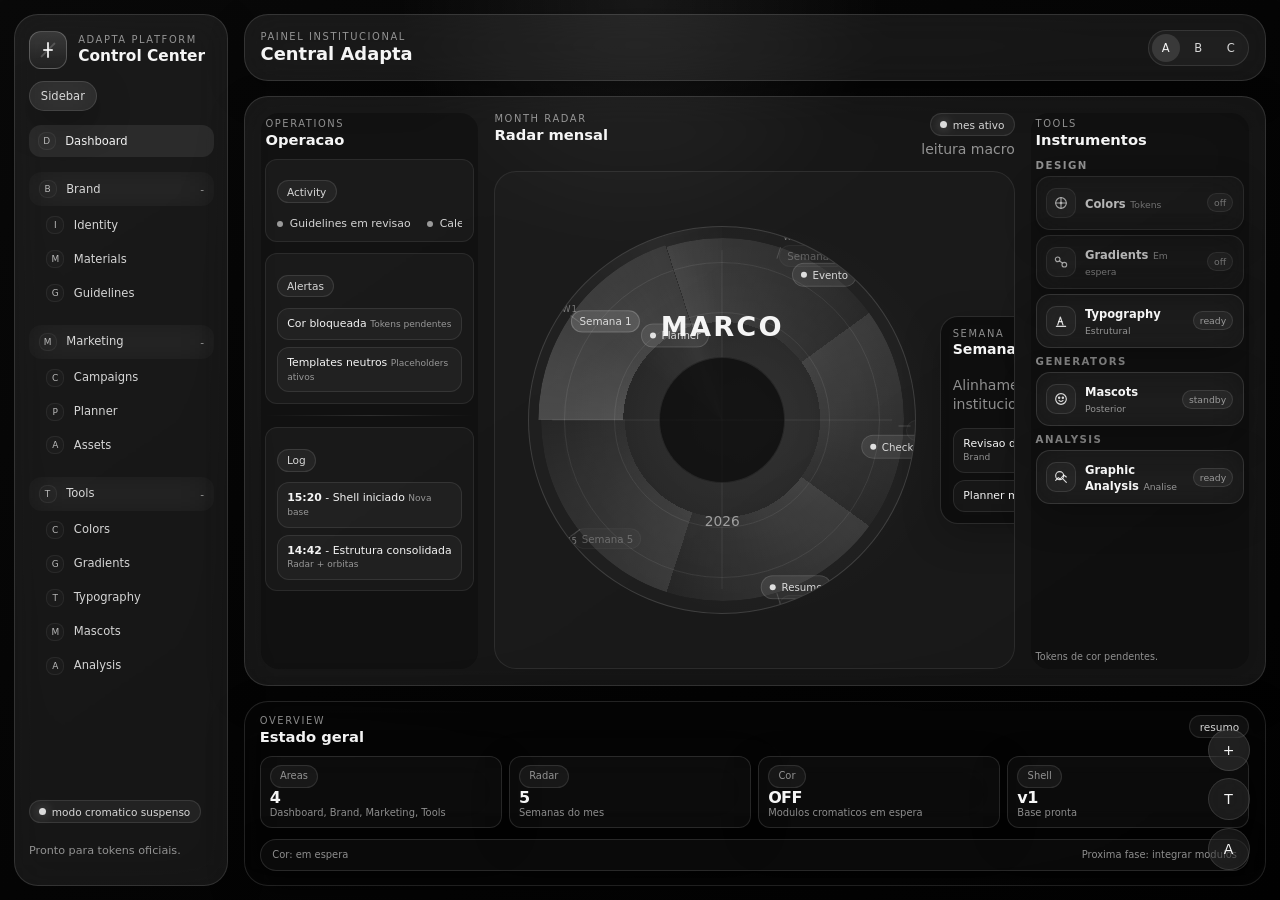
==== commit ab7f4cf0: "fix: refine sidebar and radar instrument Co-authored-by: gabriela92dias-web <gabriela92dias-web@user" ====
--- a/index.html
+++ b/index.html
@@ -41,7 +41,7 @@
             >
               <span class="nav-icon">B</span>
               <span class="nav-label">Brand</span>
-              <span class="nav-caret">+</span>
+              <span class="nav-caret">-</span>
             </button>
             <div class="nav-group__items" id="group-brand">
               <a class="nav-link nav-link--child" href="#identity">
@@ -68,7 +68,7 @@
             >
               <span class="nav-icon">M</span>
               <span class="nav-label">Marketing</span>
-              <span class="nav-caret">+</span>
+              <span class="nav-caret">-</span>
             </button>
             <div class="nav-group__items" id="group-marketing">
               <a class="nav-link nav-link--child" href="#campaigns">
@@ -95,7 +95,7 @@
             >
               <span class="nav-icon">T</span>
               <span class="nav-label">Tools</span>
-              <span class="nav-caret">+</span>
+              <span class="nav-caret">-</span>
             </button>
             <div class="nav-group__items" id="group-tools">
               <a class="nav-link nav-link--child" href="#colors">
@@ -198,17 +198,33 @@
             </div>
 
             <div class="radar-stage">
-              <div class="radar-frame">
-                <div class="radar-scan"></div>
-                <div class="radar-center">
-                  <span class="radar-center__month" id="radar-month-label"></span>
-                  <span class="radar-center__year">2026</span>
+              <div class="radar-well">
+                <div class="radar-safe">
+                  <div class="radar-frame">
+                    <div class="radar-scan"></div>
+                    <div class="radar-center">
+                      <span class="radar-center__month" id="radar-month-label"></span>
+                      <span class="radar-center__year">2026</span>
+                    </div>
+                    <div class="radar-ring radar-ring--outer"></div>
+                    <div class="radar-ring radar-ring--inner"></div>
+                    <div class="radar-calibration">
+                      <span class="radar-calibration__tick radar-calibration__tick--1"></span>
+                      <span class="radar-calibration__tick radar-calibration__tick--2"></span>
+                      <span class="radar-calibration__tick radar-calibration__tick--3"></span>
+                      <span class="radar-calibration__tick radar-calibration__tick--4"></span>
+                      <span class="radar-calibration__tick radar-calibration__tick--5"></span>
+                      <span class="radar-calibration__label radar-calibration__label--1">W1</span>
+                      <span class="radar-calibration__label radar-calibration__label--2">W2</span>
+                      <span class="radar-calibration__label radar-calibration__label--3">W3</span>
+                      <span class="radar-calibration__label radar-calibration__label--4">W4</span>
+                      <span class="radar-calibration__label radar-calibration__label--5">W5</span>
+                    </div>
+                    <div class="radar-grid"></div>
+                    <div class="radar-segments" id="radar-segments"></div>
+                    <div class="radar-events" id="radar-events"></div>
+                  </div>
                 </div>
-                <div class="radar-ring radar-ring--outer"></div>
-                <div class="radar-ring radar-ring--inner"></div>
-                <div class="radar-grid"></div>
-                <div class="radar-segments" id="radar-segments"></div>
-                <div class="radar-events" id="radar-events"></div>
               </div>
 
               <div class="radar-focus glass-subpanel">
--- a/estilos.css
+++ b/estilos.css
@@ -174,13 +174,13 @@
 .sidebar-nav {
   display: flex;
   flex-direction: column;
-  gap: 0.72rem;
+  gap: 0.95rem;
 }
 
 .nav-group {
   display: flex;
   flex-direction: column;
-  gap: 0.28rem;
+  gap: 0.18rem;
 }
 
 .nav-group__toggle,
@@ -189,7 +189,7 @@
   align-items: center;
   gap: 0.6rem;
   width: 100%;
-  padding: 0.55rem 0.72rem;
+  padding: 0.44rem 0.54rem;
   border-radius: 12px;
   text-decoration: none;
   color: var(--text-soft);
@@ -199,53 +199,57 @@
 .nav-group__toggle {
   cursor: pointer;
   justify-content: space-between;
+  background: transparent;
+  border-color: transparent;
+  box-shadow: none;
 }
 
 .nav-group__toggle:hover,
 .nav-link:hover,
 .nav-link:focus-visible {
+  background: rgba(255, 255, 255, 0.05);
+  color: var(--text);
+  transform: none;
+}
+
+.nav-link--active {
   background: rgba(255, 255, 255, 0.08);
   color: var(--text);
-  transform: translateX(2px);
-}
-
-.nav-link--active {
-  background: rgba(255, 255, 255, 0.12);
-  color: var(--text);
 }
 
 .nav-icon {
-  width: 24px;
-  height: 24px;
+  width: 18px;
+  height: 18px;
   border-radius: 8px;
   display: inline-grid;
   place-items: center;
   flex: 0 0 auto;
-  border: 1px solid rgba(255, 255, 255, 0.1);
-  background: rgba(255, 255, 255, 0.04);
-  font-size: 0.68rem;
+  border: 1px solid rgba(255, 255, 255, 0.06);
+  background: rgba(255, 255, 255, 0.02);
+  color: rgba(245, 245, 245, 0.72);
+  font-size: 0.56rem;
 }
 
 .nav-label {
-  font-size: 0.76rem;
+  font-size: 0.72rem;
   line-height: 1.1;
 }
 
 .nav-caret {
   margin-left: auto;
   color: var(--text-muted);
-  font-size: 0.76rem;
+  font-size: 0.66rem;
 }
 
 .nav-group__items {
   display: flex;
   flex-direction: column;
-  gap: 0.22rem;
-  padding-left: 0.2rem;
+  gap: 0.12rem;
+  padding-left: 0.36rem;
 }
 
 .nav-link--child {
-  padding-left: 0.9rem;
+  padding-left: 0.72rem;
 }
 
 .app-shell[data-sidebar="compact"] .sidebar {
@@ -600,6 +604,72 @@
 .radar-ring--inner {
   width: 56%;
   height: 56%;
+}
+
+.radar-calibration {
+  position: absolute;
+  inset: 0;
+  z-index: 3;
+}
+
+.radar-calibration__tick,
+.radar-calibration__label {
+  position: absolute;
+  left: 50%;
+  top: 50%;
+  transform-origin: center;
+}
+
+.radar-calibration__tick {
+  width: 1px;
+  height: 12px;
+  background: rgba(255, 255, 255, 0.16);
+}
+
+.radar-calibration__label {
+  font-size: 0.54rem;
+  letter-spacing: 0.12em;
+  color: rgba(245, 245, 245, 0.42);
+}
+
+.radar-calibration__tick--1 {
+  transform: rotate(-54deg) translateY(-182px);
+}
+
+.radar-calibration__tick--2 {
+  transform: rotate(18deg) translateY(-182px);
+}
+
+.radar-calibration__tick--3 {
+  transform: rotate(90deg) translateY(-182px);
+}
+
+.radar-calibration__tick--4 {
+  transform: rotate(162deg) translateY(-182px);
+}
+
+.radar-calibration__tick--5 {
+  transform: rotate(234deg) translateY(-182px);
+}
+
+.radar-calibration__label--1 {
+  transform: rotate(-54deg) translateY(-198px) rotate(54deg);
+}
+
+.radar-calibration__label--2 {
+  transform: rotate(18deg) translateY(-198px) rotate(-18deg);
+}
+
+.radar-calibration__label--3 {
+  transform: rotate(90deg) translateY(-198px) rotate(-90deg);
+}
+
+.radar-calibration__label--4 {
+  transform: rotate(162deg) translateY(-198px) rotate(-162deg);
+}
+
+.radar-calibration__label--5 {
+  transform: rotate(234deg) translateY(-198px) rotate(-234deg);
 }
 
 .radar-center {
@@ -750,13 +820,16 @@
 }
 
 .radar-focus {
-  padding: 0.7rem;
+  padding: 0.68rem 0.72rem;
   min-height: 0;
   display: flex;
   flex-direction: column;
   justify-content: center;
   align-self: center;
   background: rgba(10, 10, 10, 0.72);
+  margin-left: -0.3rem;
+  position: relative;
+  z-index: 4;
 }
 
 .radar-focus h4 {
@@ -1009,16 +1082,17 @@
   color: var(--text);
   cursor: pointer;
   transition: transform 180ms ease, border-color 180ms ease, background 180ms ease;
+  box-shadow: none;
 }
 
 .fab:hover {
   transform: translateY(-1px);
   border-color: rgba(255, 255, 255, 0.24);
+  background: rgba(255, 255, 255, 0.08);
+}
+
+.fab--primary {
   background: rgba(255, 255, 255, 0.1);
-}
-
-.fab--primary {
-  background: rgba(255, 255, 255, 0.12);
 }
 
 .dashboard[data-variant="A"] .month-timeline {
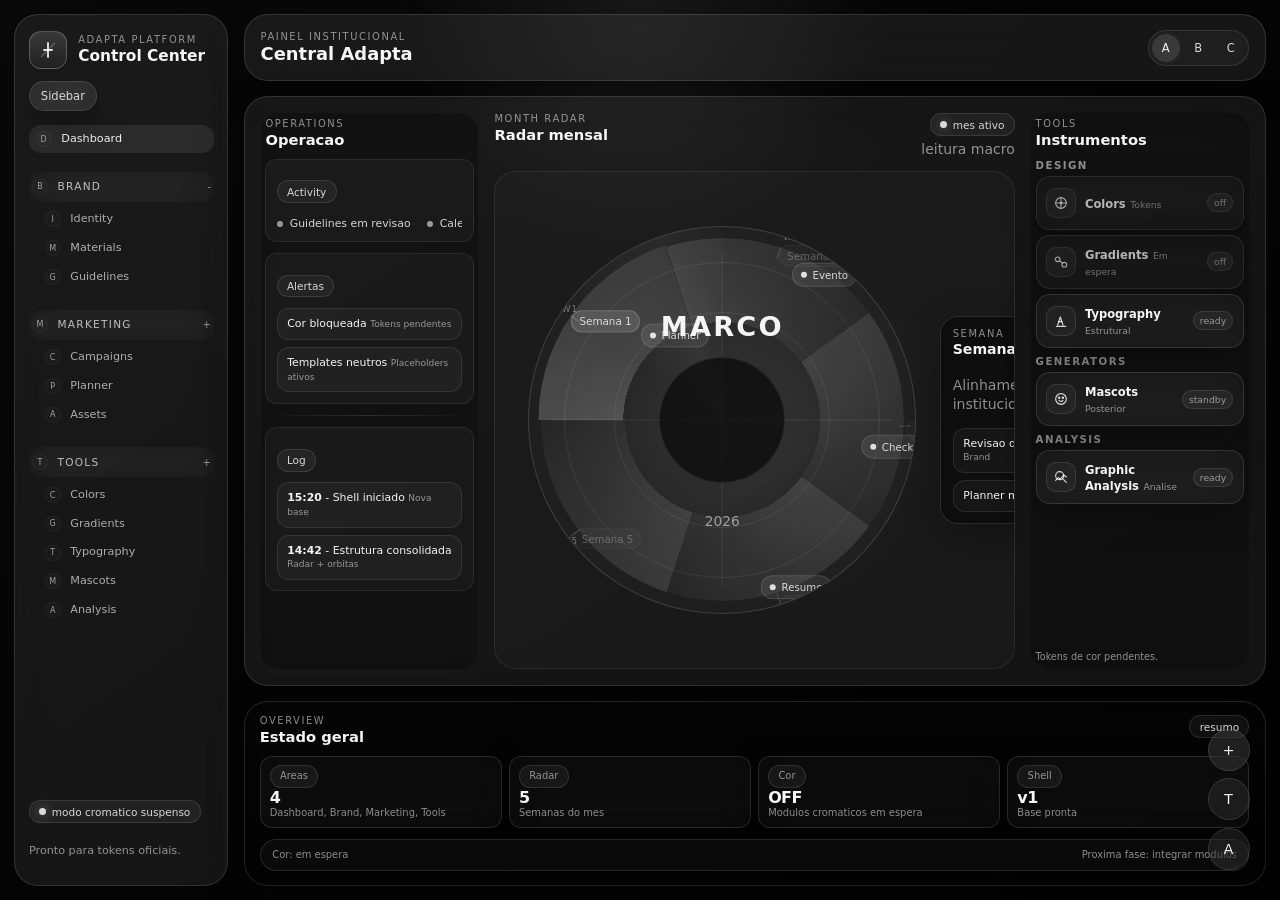
==== commit fc9b9eec: "fix: improve sidebar navigation usability Co-authored-by: gabriela92dias-web <gabriela92dias-web@use" ====
--- a/index.html
+++ b/index.html
@@ -64,13 +64,13 @@
               class="nav-group__toggle"
               type="button"
               data-group-toggle="marketing"
-              aria-expanded="true"
+              aria-expanded="false"
             >
               <span class="nav-icon">M</span>
               <span class="nav-label">Marketing</span>
-              <span class="nav-caret">-</span>
+              <span class="nav-caret">+</span>
             </button>
-            <div class="nav-group__items" id="group-marketing">
+            <div class="nav-group__items" id="group-marketing" hidden>
               <a class="nav-link nav-link--child" href="#campaigns">
                 <span class="nav-icon">C</span>
                 <span class="nav-label">Campaigns</span>
@@ -91,13 +91,13 @@
               class="nav-group__toggle"
               type="button"
               data-group-toggle="tools"
-              aria-expanded="true"
+              aria-expanded="false"
             >
               <span class="nav-icon">T</span>
               <span class="nav-label">Tools</span>
-              <span class="nav-caret">-</span>
+              <span class="nav-caret">+</span>
             </button>
-            <div class="nav-group__items" id="group-tools">
+            <div class="nav-group__items" id="group-tools" hidden>
               <a class="nav-link nav-link--child" href="#colors">
                 <span class="nav-icon">C</span>
                 <span class="nav-label">Colors</span>
--- a/estilos.css
+++ b/estilos.css
@@ -174,13 +174,13 @@
 .sidebar-nav {
   display: flex;
   flex-direction: column;
-  gap: 0.95rem;
+  gap: 1.15rem;
 }
 
 .nav-group {
   display: flex;
   flex-direction: column;
-  gap: 0.18rem;
+  gap: 0.1rem;
 }
 
 .nav-group__toggle,
@@ -189,7 +189,7 @@
   align-items: center;
   gap: 0.6rem;
   width: 100%;
-  padding: 0.44rem 0.54rem;
+  padding: 0.38rem 0.42rem;
   border-radius: 12px;
   text-decoration: none;
   color: var(--text-soft);
@@ -202,12 +202,13 @@
   background: transparent;
   border-color: transparent;
   box-shadow: none;
+  padding-inline: 0.12rem;
 }
 
 .nav-group__toggle:hover,
 .nav-link:hover,
 .nav-link:focus-visible {
-  background: rgba(255, 255, 255, 0.05);
+  background: rgba(255, 255, 255, 0.035);
   color: var(--text);
   transform: none;
 }
@@ -218,38 +219,47 @@
 }
 
 .nav-icon {
-  width: 18px;
-  height: 18px;
+  width: 16px;
+  height: 16px;
   border-radius: 8px;
   display: inline-grid;
   place-items: center;
   flex: 0 0 auto;
-  border: 1px solid rgba(255, 255, 255, 0.06);
-  background: rgba(255, 255, 255, 0.02);
-  color: rgba(245, 245, 245, 0.72);
-  font-size: 0.56rem;
+  border: 1px solid rgba(255, 255, 255, 0.04);
+  background: rgba(255, 255, 255, 0.015);
+  color: rgba(245, 245, 245, 0.62);
+  font-size: 0.5rem;
 }
 
 .nav-label {
-  font-size: 0.72rem;
+  font-size: 0.7rem;
   line-height: 1.1;
 }
 
 .nav-caret {
   margin-left: auto;
   color: var(--text-muted);
+  font-size: 0.6rem;
+}
+
+.nav-group__items {
+  display: flex;
+  flex-direction: column;
+  gap: 0.04rem;
+  padding-left: 0.5rem;
+  padding-top: 0.12rem;
+}
+
+.nav-link--child {
+  padding-left: 0.48rem;
+  color: rgba(245, 245, 245, 0.68);
+}
+
+.nav-group__toggle .nav-label {
+  text-transform: uppercase;
+  letter-spacing: 0.12em;
   font-size: 0.66rem;
-}
-
-.nav-group__items {
-  display: flex;
-  flex-direction: column;
-  gap: 0.12rem;
-  padding-left: 0.36rem;
-}
-
-.nav-link--child {
-  padding-left: 0.72rem;
+  color: rgba(245, 245, 245, 0.74);
 }
 
 .app-shell[data-sidebar="compact"] .sidebar {
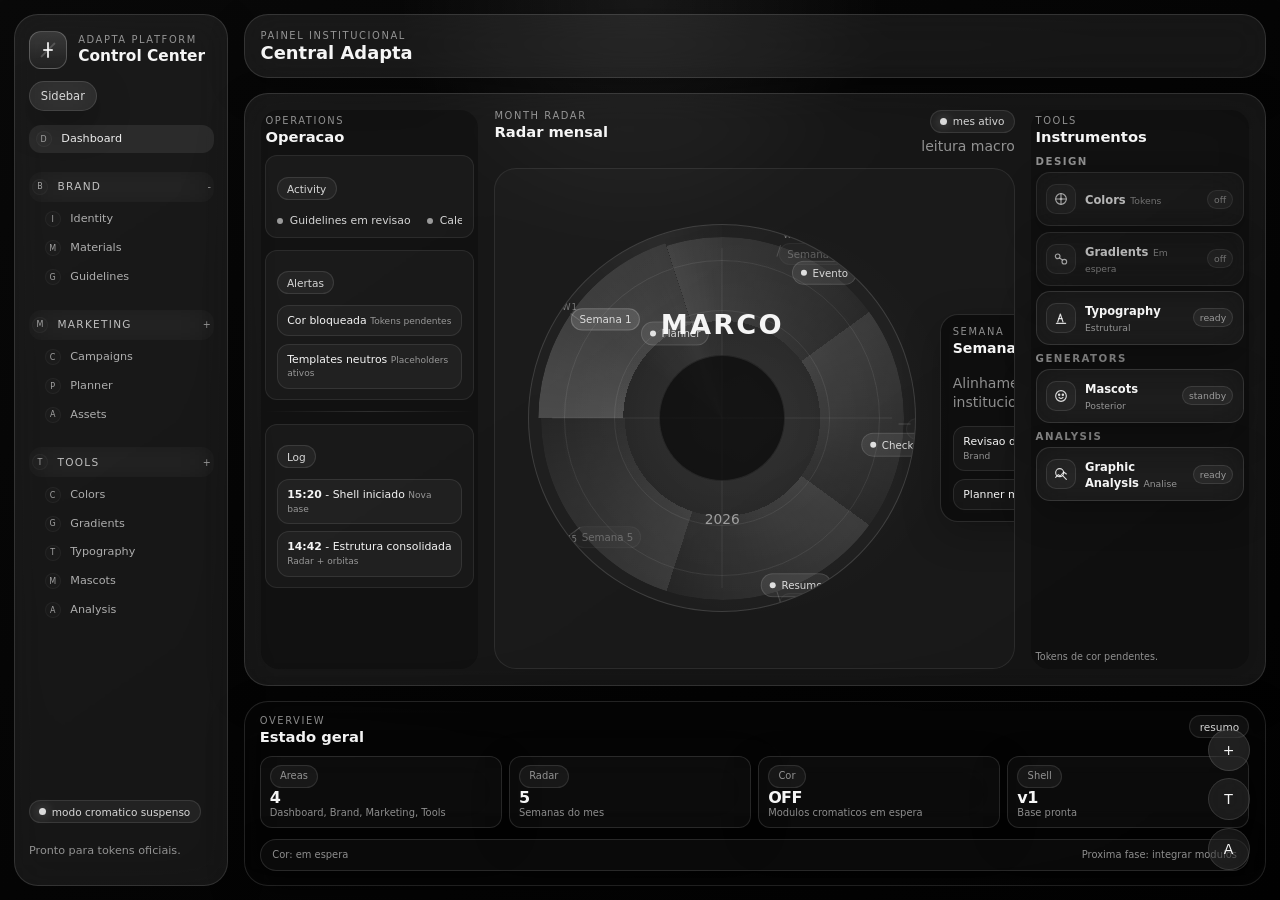
==== commit df8428b0: "refactor: remove dashboard variants Co-authored-by: gabriela92dias-web <gabriela92dias-web@users.nor" ====
--- a/index.html
+++ b/index.html
@@ -131,7 +131,7 @@
         </div>
       </aside>
 
-      <main class="dashboard" id="dashboard" data-variant="A">
+      <main class="dashboard" id="dashboard">
         <header class="topbar glass-panel">
           <div>
             <p class="eyebrow">Painel institucional</p>
@@ -139,17 +139,6 @@
           </div>
 
           <div class="topbar-actions">
-            <div class="variant-switcher" aria-label="Variacoes de layout">
-              <button class="variant-button is-active" type="button" data-variant-button="A">
-                A
-              </button>
-              <button class="variant-button" type="button" data-variant-button="B">
-                B
-              </button>
-              <button class="variant-button" type="button" data-variant-button="C">
-                C
-              </button>
-            </div>
           </div>
         </header>
 
@@ -235,13 +224,6 @@
               </div>
             </div>
 
-            <div class="month-timeline glass-subpanel">
-              <div class="month-timeline__header">
-                <p class="eyebrow">Month flow</p>
-                <span id="timeline-variant-label">Ritmo do mes</span>
-              </div>
-              <div class="month-timeline__track" id="month-timeline"></div>
-            </div>
           </section>
 
           <aside class="stage-rail stage-rail--right">
--- a/estilos.css
+++ b/estilos.css
@@ -302,9 +302,7 @@
 .overview-strip span,
 .timeline-list small,
 .alert-list small,
-.detail-list small,
-.month-timeline__header span,
-.timeline-chip span {
+.detail-list small {
   color: var(--text-muted);
   line-height: 1.35;
 }
@@ -370,17 +368,6 @@
   align-items: center;
 }
 
-.variant-switcher {
-  display: inline-flex;
-  align-items: center;
-  gap: 0.28rem;
-  padding: 0.18rem;
-  border-radius: 999px;
-  border: 1px solid rgba(255, 255, 255, 0.1);
-  background: rgba(255, 255, 255, 0.04);
-}
-
-.variant-button,
 .ghost-button {
   border-radius: 999px;
   color: var(--text-soft);
@@ -389,21 +376,8 @@
   font-size: 0.72rem;
 }
 
-.variant-button {
-  width: 28px;
-  height: 28px;
-  border: 0;
-  background: transparent;
-}
-
-.variant-button:hover,
 .ghost-button:hover {
   transform: translateY(-1px);
-}
-
-.variant-button.is-active {
-  background: rgba(255, 255, 255, 0.12);
-  color: var(--text);
 }
 
 .ghost-button {
@@ -869,59 +843,6 @@
   font-size: 0.68rem;
 }
 
-.month-timeline {
-  display: none;
-  padding: 0.68rem 0.72rem;
-  gap: 0.6rem;
-}
-
-.month-timeline__header {
-  display: flex;
-  align-items: center;
-  justify-content: space-between;
-  gap: 0.75rem;
-  margin-bottom: 0.45rem;
-}
-
-.month-timeline__header span {
-  font-size: 0.64rem;
-}
-
-.month-timeline__track {
-  display: grid;
-  grid-template-columns: repeat(5, minmax(0, 1fr));
-  gap: 0.4rem;
-}
-
-.timeline-chip {
-  border: 1px solid rgba(255, 255, 255, 0.08);
-  background: rgba(255, 255, 255, 0.04);
-  border-radius: 12px;
-  padding: 0.42rem 0.5rem;
-  text-align: left;
-  color: var(--text-soft);
-  cursor: pointer;
-  transition: background 180ms ease, border-color 180ms ease, transform 180ms ease;
-}
-
-.timeline-chip:hover,
-.timeline-chip.is-active {
-  border-color: rgba(255, 255, 255, 0.18);
-  background: rgba(255, 255, 255, 0.08);
-  transform: translateY(-1px);
-}
-
-.timeline-chip strong {
-  display: block;
-  font-size: 0.66rem;
-}
-
-.timeline-chip span {
-  display: block;
-  margin-top: 0.16rem;
-  font-size: 0.56rem;
-}
-
 .tool-groups {
   display: flex;
   flex-direction: column;
@@ -1105,37 +1026,6 @@
   background: rgba(255, 255, 255, 0.1);
 }
 
-.dashboard[data-variant="A"] .month-timeline {
-  display: none;
-}
-
-.dashboard[data-variant="B"] .control-stage {
-  grid-template-columns: minmax(560px, 1.55fr) minmax(220px, 0.78fr);
-  grid-template-areas:
-    "core left"
-    "core right";
-}
-
-.dashboard[data-variant="B"] .radar-stage {
-  grid-template-columns: 1fr;
-}
-
-.dashboard[data-variant="B"] .month-timeline {
-  display: block;
-}
-
-.dashboard[data-variant="C"] .control-stage {
-  grid-template-columns: minmax(170px, 0.66fr) minmax(590px, 1.9fr) minmax(170px, 0.66fr);
-}
-
-.dashboard[data-variant="C"] .stage-rail {
-  gap: 0.55rem;
-}
-
-.dashboard[data-variant="C"] .radar-stage {
-  grid-template-columns: minmax(500px, 1.3fr) minmax(150px, 0.34fr);
-}
-
 @keyframes pulse-dot {
   0%,
   100% {
@@ -1193,9 +1083,7 @@
     overflow: visible;
   }
 
-  .control-stage,
-  .dashboard[data-variant="B"] .control-stage,
-  .dashboard[data-variant="C"] .control-stage {
+  .control-stage {
     grid-template-columns: 1fr;
     grid-template-areas:
       "left"
@@ -1203,9 +1091,7 @@
       "right";
   }
 
-  .radar-stage,
-  .dashboard[data-variant="B"] .radar-stage,
-  .dashboard[data-variant="C"] .radar-stage {
+  .radar-stage {
     grid-template-columns: 1fr;
   }
 
@@ -1220,8 +1106,7 @@
     align-items: flex-start;
   }
 
-  .overview-metrics,
-  .month-timeline__track {
+  .overview-metrics {
     grid-template-columns: 1fr;
   }
 
